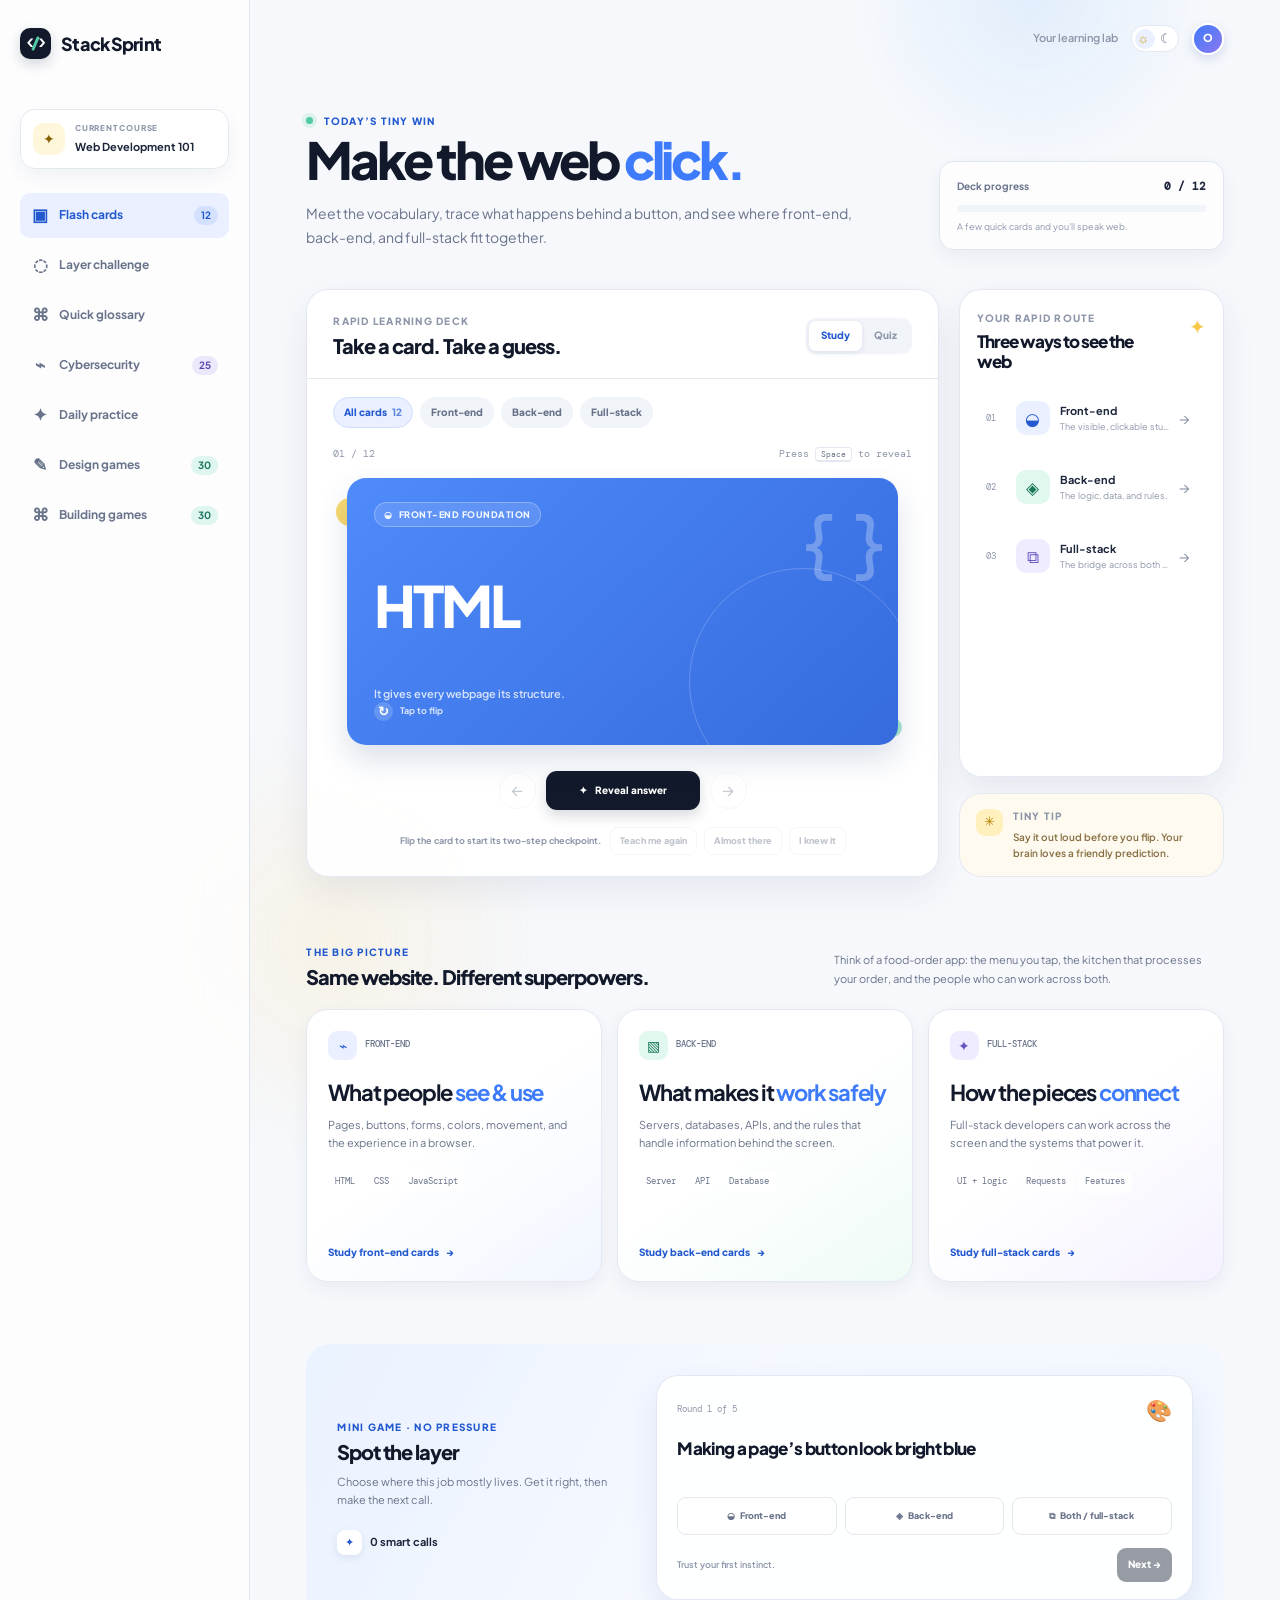
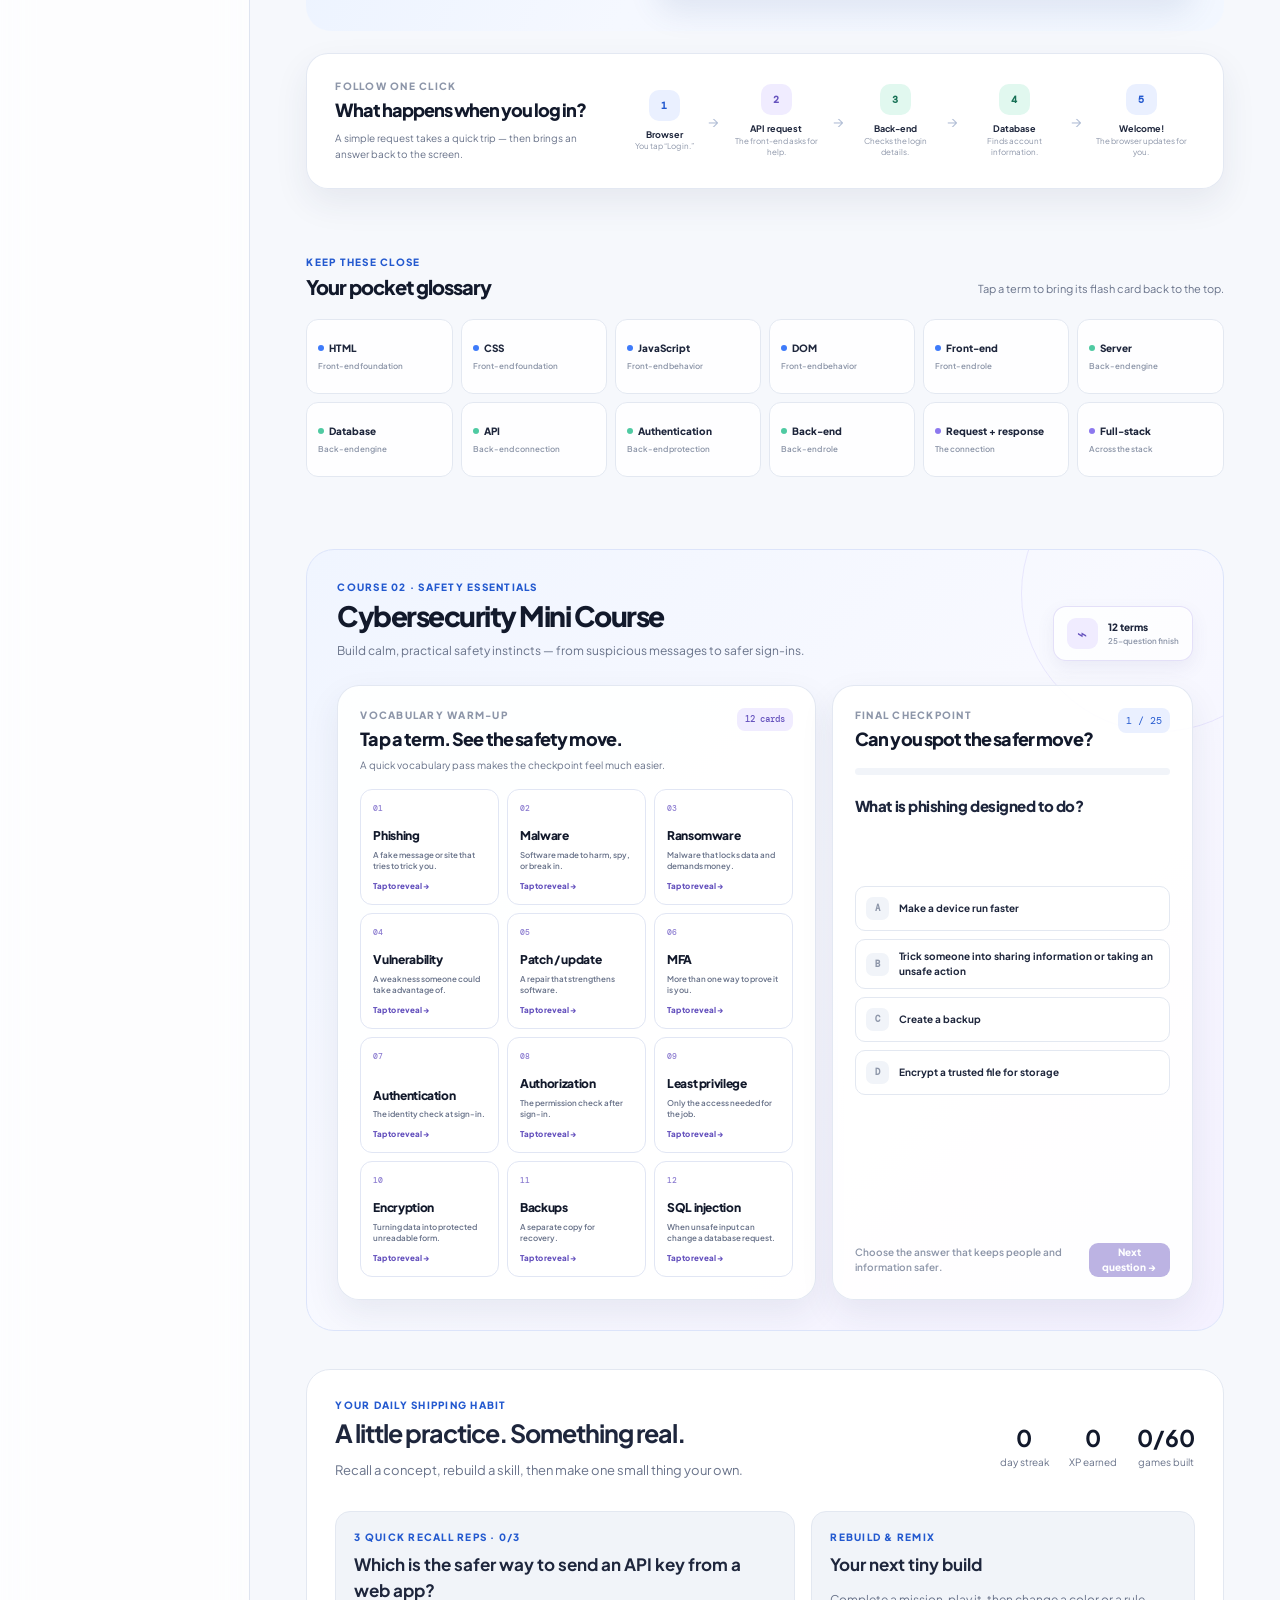
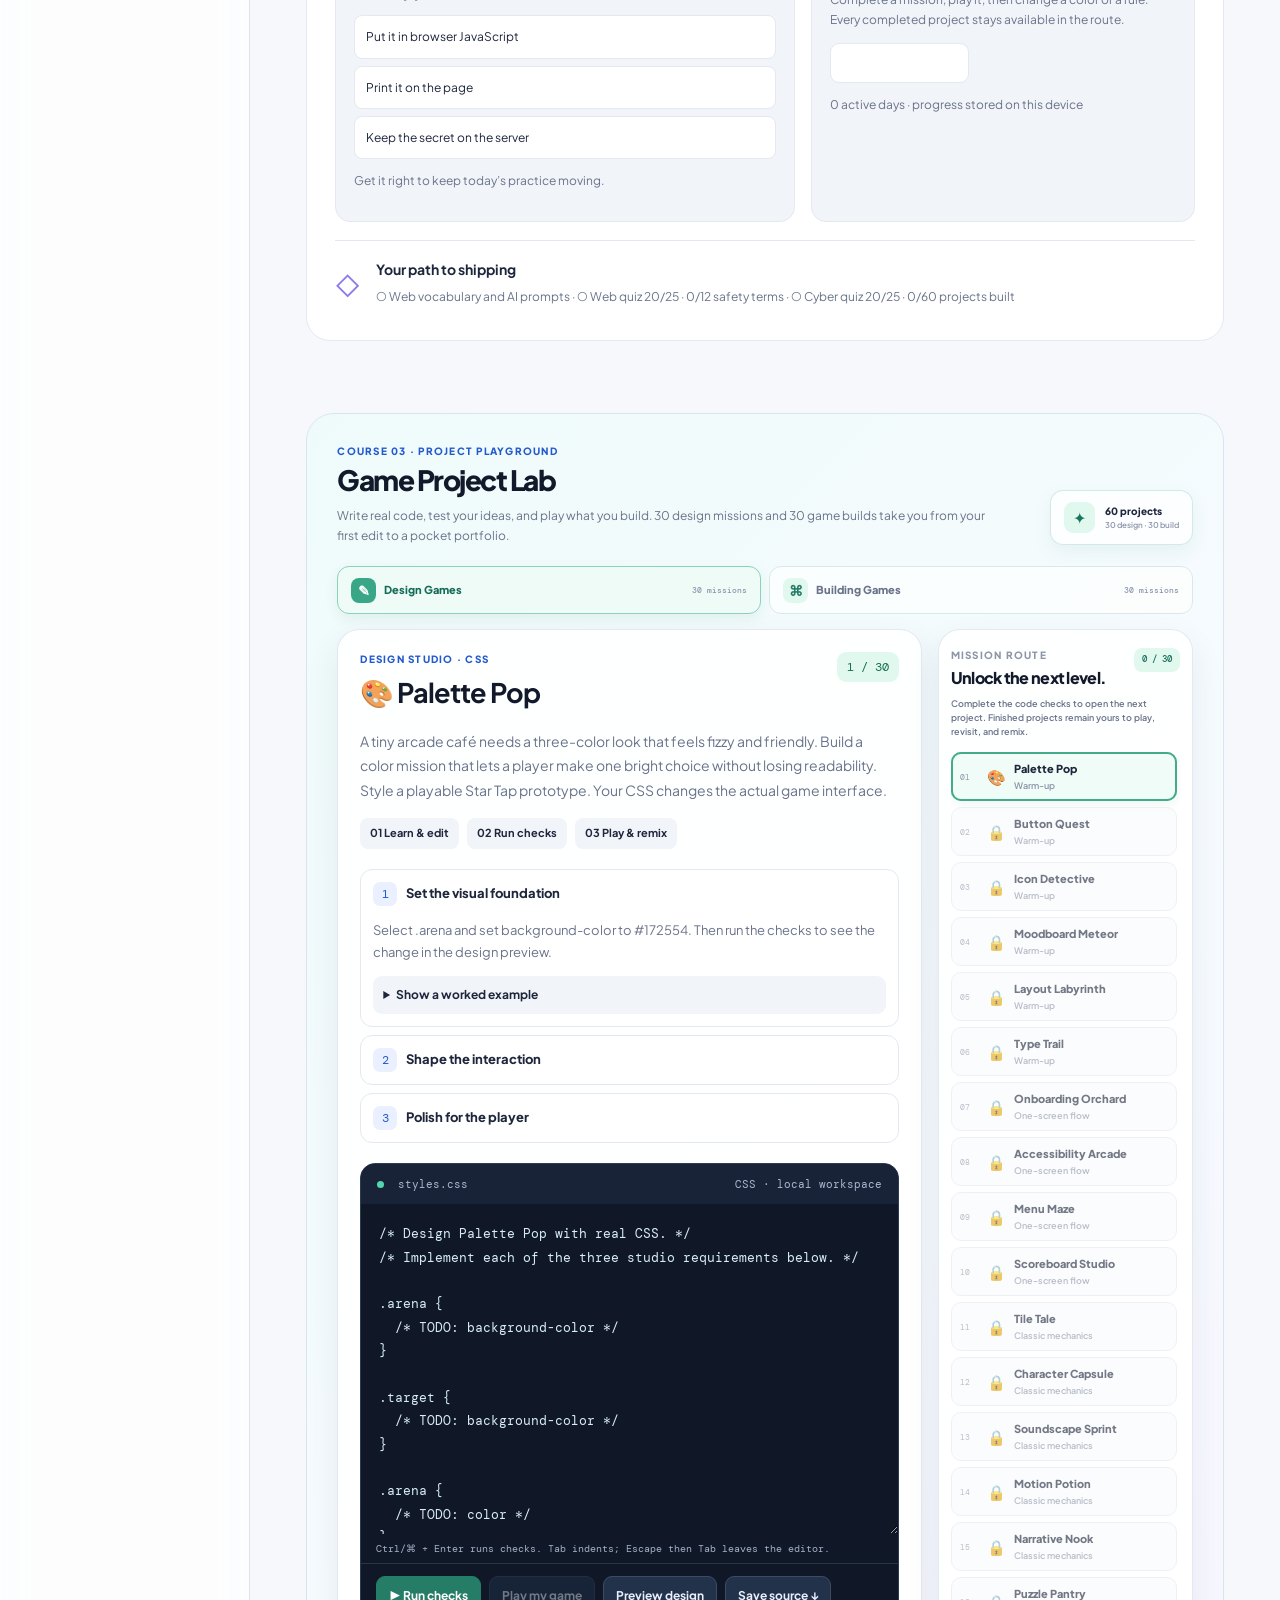
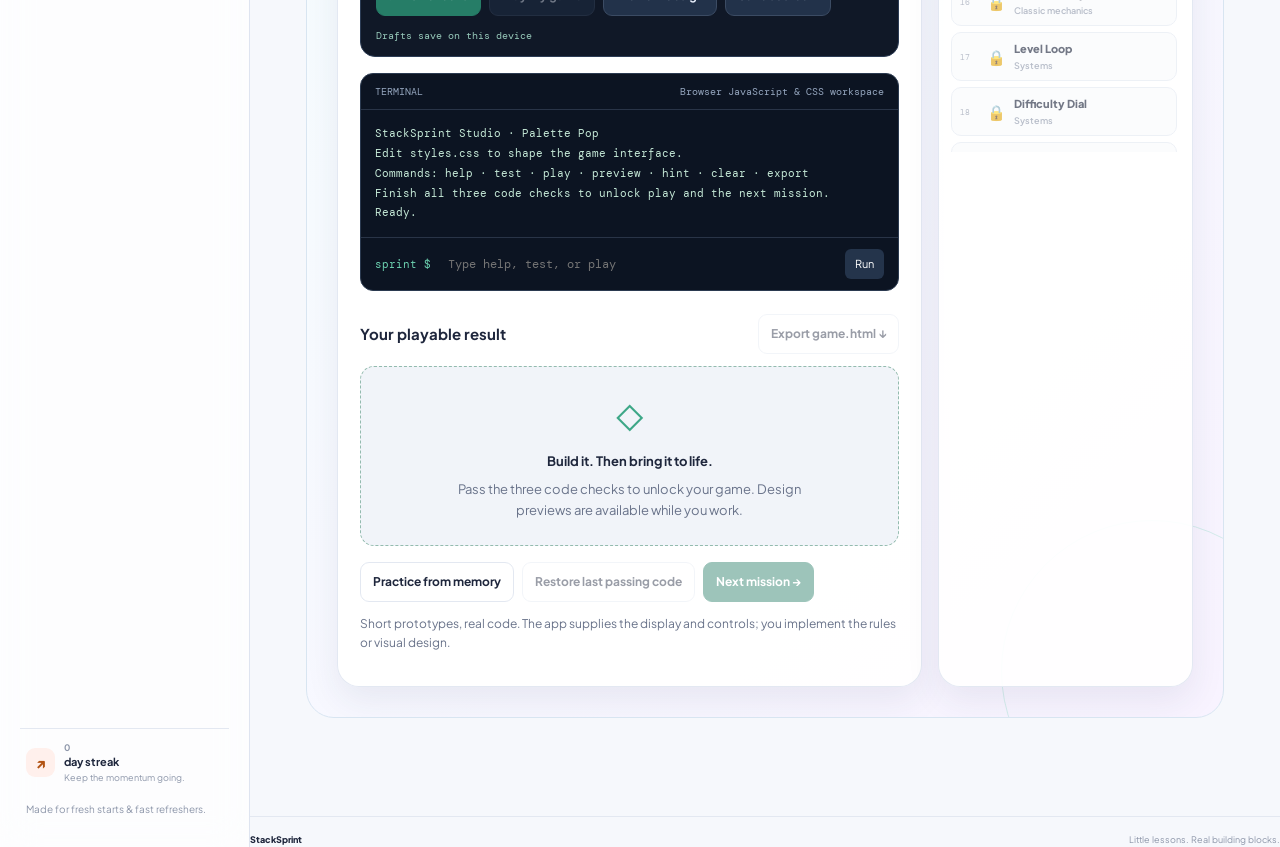
==== index.html @ ffebe248 "initial commit" ====
<!doctype html>
<html lang="en">
  <head>
    <meta charset="UTF-8" />
    <meta name="viewport" content="width=device-width, initial-scale=1.0" />
    <meta
      name="description"
      content="Learn web development, design, and cybersecurity. Write real code, build playable games, and develop a daily shipping habit with StackSprint."
    />
    <title>StackSprint — Learn, code, design & play</title>
    <link rel="preconnect" href="https://fonts.googleapis.com" />
    <link rel="preconnect" href="https://fonts.gstatic.com" crossorigin />
    <link
      href="https://fonts.googleapis.com/css2?family=DM+Mono:wght@400;500&family=Plus+Jakarta+Sans:wght@400;500;600;700;800&display=swap"
      rel="stylesheet"
    />
    <link rel="stylesheet" href="./styles.css" />
    <link rel="stylesheet" href="./lab-studio.css" />
  </head>
  <body>
    <div class="page-glow glow-one" aria-hidden="true"></div>
    <div class="page-glow glow-two" aria-hidden="true"></div>

    <div class="app-shell">
      <aside class="sidebar" id="sidebar" aria-label="Course navigation">
        <div class="brand-lockup">
          <div class="brand-mark" aria-hidden="true">
            <span>&lt;</span><i></i><span>&gt;</span>
          </div>
          <span>StackSprint</span>
        </div>

        <div class="course-badge">
          <span class="course-badge-icon">✦</span>
          <div>
            <span class="overline">Current course</span>
            <strong>Web Development 101</strong>
          </div>
        </div>

        <nav class="side-nav" aria-label="Main navigation">
          <a class="nav-link is-active" href="#learn">
            <span class="nav-icon">▣</span>
            Flash cards
            <span class="nav-count">12</span>
          </a>
          <a class="nav-link" href="#challenge">
            <span class="nav-icon">◌</span>
            Layer challenge
          </a>
          <a class="nav-link" href="#glossary">
            <span class="nav-icon">⌘</span>
            Quick glossary
          </a>
          <a class="nav-link cyber-nav-link" href="#cybersecurity">
            <span class="nav-icon">⌁</span>
            Cybersecurity
            <span class="nav-count">25</span>
          </a>
          <a class="nav-link" href="#dailyStudio"><span class="nav-icon">✦</span> Daily practice</a>
          <a class="nav-link game-lab-nav-link" href="#game-lab" data-game-track-link="design">
            <span class="nav-icon">✎</span>
            Design games
            <span class="nav-count">30</span>
          </a>
          <a class="nav-link game-lab-nav-link" href="#game-lab" data-game-track-link="building">
            <span class="nav-icon">⌘</span>
            Building games
            <span class="nav-count">30</span>
          </a>
        </nav>

        <div class="sidebar-bottom">
          <div class="streak-card">
            <div class="streak-icon" aria-hidden="true">↗</div>
            <div>
              <strong><span id="streakCount">0</span> day streak</strong>
              <span>Keep the momentum going.</span>
            </div>
          </div>
          <p class="tiny-note">Made for fresh starts &amp; fast refreshers.</p>
        </div>
      </aside>

      <div class="main-column">
        <header class="topbar">
          <button class="icon-button menu-button" id="menuButton" aria-label="Open course navigation">
            <span></span><span></span><span></span>
          </button>
          <div class="mobile-brand">StackSprint</div>
          <div class="topbar-actions">
            <span class="welcome-label">Your learning lab</span>
            <button class="theme-toggle" id="themeToggle" type="button" aria-label="Switch color theme">
              <span class="theme-sun">☼</span><span class="theme-moon">☾</span>
            </button>
            <div class="avatar" aria-label="Your profile">O</div>
          </div>
        </header>

        <main>
          <section class="hero" aria-labelledby="page-title">
            <div>
              <p class="eyebrow"><span class="pulse-dot"></span> Today’s tiny win</p>
              <h1 id="page-title">Make the web <em>click.</em></h1>
              <p class="hero-copy">
                Meet the vocabulary, trace what happens behind a button, and see where
                front-end, back-end, and full-stack fit together.
              </p>
            </div>
            <div class="hero-progress" aria-label="Learning progress">
              <div class="hero-progress-top">
                <span>Deck progress</span>
                <strong><span id="progressText">0</span> / 12</strong>
              </div>
              <div class="meter" aria-hidden="true"><span id="progressBar"></span></div>
              <p id="progressMessage">A few quick cards and you’ll speak web.</p>
            </div>
          </section>

          <section class="learning-layout" id="learn" aria-label="Flash-card learning area">
            <article class="study-panel panel">
              <div class="panel-topline">
                <div>
                  <p class="eyebrow muted-eyebrow">Rapid learning deck</p>
                  <h2>Take a card. Take a guess.</h2>
                </div>
                <div class="mode-switch" role="tablist" aria-label="Learning mode">
                  <button class="mode-button is-active" data-mode="study" role="tab" aria-selected="true">
                    Study
                  </button>
                  <button class="mode-button" data-mode="quiz" role="tab" aria-selected="false">
                    Quiz
                  </button>
                </div>
              </div>

              <div id="studyView">
                <div class="filter-row" role="tablist" aria-label="Filter cards by pathway">
                  <button class="filter-chip is-active" data-filter="all" role="tab" aria-selected="true">All cards <span>12</span></button>
                  <button class="filter-chip" data-filter="frontend" role="tab" aria-selected="false">Front-end</button>
                  <button class="filter-chip" data-filter="backend" role="tab" aria-selected="false">Back-end</button>
                  <button class="filter-chip" data-filter="fullstack" role="tab" aria-selected="false">Full-stack</button>
                </div>

                <div class="card-status">
                  <span id="cardCounter">01 / 12</span>
                  <span id="cardHint">Press <kbd>Space</kbd> to reveal</span>
                </div>

                <div class="flashcard-stage">
                  <button class="flashcard" id="flashcard" type="button" aria-label="Reveal flash card">
                    <span class="flashcard-inner" id="flashcardInner">
                      <span class="flashcard-face flashcard-front" id="cardFront"></span>
                      <span class="flashcard-face flashcard-back" id="cardBack"></span>
                    </span>
                  </button>
                  <div class="card-orb orb-a" aria-hidden="true"></div>
                  <div class="card-orb orb-b" aria-hidden="true"></div>
                </div>

                <section class="syntax-practice" id="syntaxPractice" hidden aria-labelledby="practiceTitle">
                  <div class="practice-heading">
                    <div>
                      <p class="eyebrow muted-eyebrow">Hands-on checkpoint</p>
                      <h3 id="practiceTitle">Read it. Type it. Build your cue.</h3>
                    </div>
                    <span class="practice-step">Step 1 of 2</span>
                  </div>
                  <div class="read-code-row">
                    <p class="read-code-prompt" id="readCodePrompt"></p>
                    <button id="readCode" class="read-code-button" type="button" aria-pressed="false">
                      <span aria-hidden="true">○</span><span id="readCodeButtonText">I read it aloud</span>
                    </button>
                  </div>
                  <div class="code-practice-row">
                    <div class="code-sample" aria-label="Code to read and type">
                      <span class="code-caption">Tiny code line</span>
                      <code id="practiceCode"></code>
                    </div>
                    <div class="typing-area">
                      <label for="codeInput">Type it once — spacing can be flexible.</label>
                      <div class="typing-field">
                        <span aria-hidden="true">›</span>
                        <input id="codeInput" type="text" autocomplete="off" autocapitalize="off" spellcheck="false" />
                      </div>
                      <div class="practice-actions">
                        <p id="typingFeedback" aria-live="polite">Write the line, then check your typing.</p>
                        <button id="checkTyping" type="button" disabled>Check my code</button>
                      </div>
                    </div>
                  </div>
                </section>

                <section class="prompt-practice" id="promptPractice" hidden aria-labelledby="promptPracticeTitle">
                  <div class="prompt-practice-heading">
                    <div>
                      <p class="eyebrow muted-eyebrow">AI prompt lab</p>
                      <h3 id="promptPracticeTitle">Prompt an agent with clarity.</h3>
                    </div>
                    <span class="practice-step">Step 2 of 2</span>
                  </div>
                  <div class="prompt-progress-row">
                    <div class="prompt-dots" id="promptDots" aria-label="0 of 3 prompts completed"></div>
                    <span id="promptProgressText">0 / 3 clear prompts</span>
                  </div>
                  <div id="promptExercise">
                    <div class="prompt-task-card">
                      <span class="prompt-number" id="promptNumber">Prompt 1 of 3</span>
                      <p id="promptTaskText"></p>
                      <p class="prompt-hint" id="promptHint"></p>
                    </div>
                    <div class="prompt-ingredients">
                      <span>Strong prompt ingredients</span>
                      <ul id="promptIngredients"></ul>
                    </div>
                    <label for="aiPromptInput">Write a request for an AI coding agent</label>
                    <textarea id="aiPromptInput" rows="3" autocomplete="off" autocapitalize="sentences" spellcheck="true" placeholder="For example: Ask the agent to…"></textarea>
                    <div class="prompt-actions">
                      <p id="promptFeedback" aria-live="polite">Use the term accurately and be specific about the result you want.</p>
                      <button id="checkPrompt" type="button" disabled>Check my prompt</button>
                    </div>
                  </div>
                  <div class="prompt-success" id="promptSuccess" hidden aria-live="polite">
                    <span aria-hidden="true">✦</span>
                    <div><strong>Three strong prompts complete.</strong><p>Your next card is unlocked.</p></div>
                  </div>
                </section>

                <div class="study-controls">
                  <button class="round-control" id="previousCard" type="button" aria-label="Previous card">←</button>
                  <button class="reveal-button" id="flipCard" type="button">
                    <span id="flipButtonIcon">✦</span><span id="flipButtonText">Reveal answer</span>
                  </button>
                  <button class="round-control" id="nextCard" type="button" aria-label="Next card">→</button>
                </div>

                <div class="confidence-row" aria-label="How well did you know this card">
                  <span class="confidence-label" id="confidenceLabel">Type the mini code line to unlock this card.</span>
                  <button class="confidence-button again" data-confidence="again" type="button" disabled>Teach me again</button>
                  <button class="confidence-button almost" data-confidence="almost" type="button" disabled>Almost there</button>
                  <button class="confidence-button nailed" data-confidence="nailed" type="button" disabled>I knew it</button>
                </div>
              </div>

              <div class="quiz-view" id="quizView" hidden>
                <div class="quiz-header">
                  <div>
                    <p class="eyebrow muted-eyebrow">25-question skills check</p>
                    <h3 id="quizTitle">Can you apply it?</h3>
                  </div>
                  <span class="quiz-count" id="quizCounter">1 / 25</span>
                </div>
                <div class="quiz-meter"><span id="quizProgress"></span></div>
                <p class="quiz-question" id="quizQuestion"></p>
                <div class="answer-list" id="answerList"></div>
                <div class="quiz-footer">
                  <p id="quizFeedback" class="quiz-feedback" aria-live="polite">Pick the answer that feels most true.</p>
                  <button class="next-question" id="nextQuestion" type="button" disabled>Next question <span>→</span></button>
                </div>
              </div>
            </article>

            <aside class="right-rail" aria-label="Learning shortcuts">
              <section class="route-card panel">
                <div class="route-heading">
                  <div>
                    <p class="eyebrow muted-eyebrow">Your rapid route</p>
                    <h2>Three ways to see the web</h2>
                  </div>
                  <span class="route-spark" aria-hidden="true">✦</span>
                </div>

                <button class="route-stop frontend-stop" data-topic-link="frontend" type="button">
                  <span class="stop-number">01</span>
                  <span class="stop-art">◒</span>
                  <span class="stop-copy"><strong>Front-end</strong><small>The visible, clickable stuff.</small></span>
                  <span class="stop-arrow">→</span>
                </button>
                <button class="route-stop backend-stop" data-topic-link="backend" type="button">
                  <span class="stop-number">02</span>
                  <span class="stop-art">◈</span>
                  <span class="stop-copy"><strong>Back-end</strong><small>The logic, data, and rules.</small></span>
                  <span class="stop-arrow">→</span>
                </button>
                <button class="route-stop fullstack-stop" data-topic-link="fullstack" type="button">
                  <span class="stop-number">03</span>
                  <span class="stop-art">⧉</span>
                  <span class="stop-copy"><strong>Full-stack</strong><small>The bridge across both sides.</small></span>
                  <span class="stop-arrow">→</span>
                </button>
              </section>

              <section class="tip-card panel">
                <div class="tip-star" aria-hidden="true">✳</div>
                <div>
                  <p class="eyebrow muted-eyebrow">Tiny tip</p>
                  <p>Say it out loud before you flip. Your brain loves a friendly prediction.</p>
                </div>
              </section>
            </aside>
          </section>

          <section class="difference-section" aria-labelledby="difference-title">
            <div class="section-heading">
              <div>
                <p class="eyebrow">The big picture</p>
                <h2 id="difference-title">Same website. Different superpowers.</h2>
              </div>
              <p>Think of a food-order app: the menu you tap, the kitchen that processes your order, and the people who can work across both.</p>
            </div>

            <div class="role-grid">
              <article class="role-card role-frontend">
                <div class="role-card-top"><span class="role-icon">⌁</span><span class="role-label">Front-end</span></div>
                <h3>What people <em>see &amp; use</em></h3>
                <p>Pages, buttons, forms, colors, movement, and the experience in a browser.</p>
                <div class="role-tags"><span>HTML</span><span>CSS</span><span>JavaScript</span></div>
                <button class="text-link" data-topic-link="frontend" type="button">Study front-end cards <span>→</span></button>
              </article>
              <article class="role-card role-backend">
                <div class="role-card-top"><span class="role-icon">▧</span><span class="role-label">Back-end</span></div>
                <h3>What makes it <em>work safely</em></h3>
                <p>Servers, databases, APIs, and the rules that handle information behind the screen.</p>
                <div class="role-tags"><span>Server</span><span>API</span><span>Database</span></div>
                <button class="text-link" data-topic-link="backend" type="button">Study back-end cards <span>→</span></button>
              </article>
              <article class="role-card role-fullstack">
                <div class="role-card-top"><span class="role-icon">✦</span><span class="role-label">Full-stack</span></div>
                <h3>How the pieces <em>connect</em></h3>
                <p>Full-stack developers can work across the screen and the systems that power it.</p>
                <div class="role-tags"><span>UI + logic</span><span>Requests</span><span>Features</span></div>
                <button class="text-link" data-topic-link="fullstack" type="button">Study full-stack cards <span>→</span></button>
              </article>
            </div>
          </section>

          <section class="challenge-section" id="challenge" aria-labelledby="challenge-title">
            <div class="challenge-copy">
              <p class="eyebrow">Mini game · no pressure</p>
              <h2 id="challenge-title">Spot the layer</h2>
              <p>Choose where this job mostly lives. Get it right, then make the next call.</p>
              <div class="challenge-score"><span class="score-ring">✦</span><strong><span id="challengeScore">0</span> smart calls</strong></div>
            </div>
            <div class="challenge-game panel">
              <div class="challenge-game-top">
                <span class="challenge-counter" id="challengeCounter">Round 1 of 5</span>
                <span class="challenge-emoji" id="challengeEmoji" aria-hidden="true">🎨</span>
              </div>
              <p class="challenge-prompt" id="challengePrompt">Making a page’s button look bright blue</p>
              <div class="layer-choice-list" id="layerChoiceList">
                <button type="button" class="layer-choice" data-layer="frontend"><span>◒</span> Front-end</button>
                <button type="button" class="layer-choice" data-layer="backend"><span>◈</span> Back-end</button>
                <button type="button" class="layer-choice" data-layer="fullstack"><span>⧉</span> Both / full-stack</button>
              </div>
              <div class="challenge-footer">
                <p id="challengeFeedback" aria-live="polite">Trust your first instinct.</p>
                <button type="button" id="nextChallenge" class="small-next" disabled>Next <span>→</span></button>
              </div>
            </div>
          </section>

          <section class="journey-section panel" aria-labelledby="journey-title">
            <div class="journey-intro">
              <p class="eyebrow muted-eyebrow">Follow one click</p>
              <h2 id="journey-title">What happens when you log in?</h2>
              <p>A simple request takes a quick trip — then brings an answer back to the screen.</p>
            </div>
            <ol class="journey-steps">
              <li><span class="journey-icon frontend-icon">1</span><div><strong>Browser</strong><small>You tap “Log in.”</small></div></li>
              <li><span class="journey-line" aria-hidden="true">→</span></li>
              <li><span class="journey-icon both-icon">2</span><div><strong>API request</strong><small>The front-end asks for help.</small></div></li>
              <li><span class="journey-line" aria-hidden="true">→</span></li>
              <li><span class="journey-icon backend-icon">3</span><div><strong>Back-end</strong><small>Checks the login details.</small></div></li>
              <li><span class="journey-line" aria-hidden="true">→</span></li>
              <li><span class="journey-icon backend-icon">4</span><div><strong>Database</strong><small>Finds account information.</small></div></li>
              <li><span class="journey-line" aria-hidden="true">→</span></li>
              <li><span class="journey-icon frontend-icon">5</span><div><strong>Welcome!</strong><small>The browser updates for you.</small></div></li>
            </ol>
          </section>

          <section class="glossary-section" id="glossary" aria-labelledby="glossary-title">
            <div class="section-heading compact-heading">
              <div>
                <p class="eyebrow">Keep these close</p>
                <h2 id="glossary-title">Your pocket glossary</h2>
              </div>
              <p>Tap a term to bring its flash card back to the top.</p>
            </div>
            <div class="glossary-grid" id="glossaryGrid"></div>
          </section>

          <section class="cyber-course" id="cybersecurity" aria-labelledby="cyber-course-title">
            <div class="cyber-course-heading">
              <div>
                <p class="eyebrow">Course 02 · Safety essentials</p>
                <h2 id="cyber-course-title">Cybersecurity Mini Course</h2>
                <p>Build calm, practical safety instincts — from suspicious messages to safer sign-ins.</p>
              </div>
              <div class="cyber-course-badge" aria-label="12 vocabulary cards and 25 quiz questions">
                <span aria-hidden="true">⌁</span>
                <div><strong>12 terms</strong><small>25-question finish</small></div>
              </div>
            </div>

            <div class="cyber-course-layout">
              <section class="cyber-vocab-panel panel" aria-labelledby="cyber-vocab-title">
                <div class="cyber-panel-heading">
                  <div>
                    <p class="eyebrow muted-eyebrow">Vocabulary warm-up</p>
                    <h3 id="cyber-vocab-title">Tap a term. See the safety move.</h3>
                  </div>
                  <span class="cyber-card-count">12 cards</span>
                </div>
                <p class="cyber-panel-copy">A quick vocabulary pass makes the checkpoint feel much easier.</p>
                <div class="cyber-vocab-grid" id="cyberVocabGrid" aria-label="Cybersecurity vocabulary cards"></div>
              </section>

              <section class="cyber-quiz-panel panel" aria-labelledby="cyber-quiz-title">
                <div id="cyberQuiz">
                  <div class="cyber-quiz-header">
                    <div>
                      <p class="eyebrow muted-eyebrow">Final checkpoint</p>
                      <h3 id="cyber-quiz-title">Can you spot the safer move?</h3>
                    </div>
                    <span class="quiz-count" id="cyberQuizCounter">1 / 25</span>
                  </div>
                  <div class="quiz-meter cyber-quiz-meter"><span id="cyberQuizProgress"></span></div>
                  <p class="cyber-quiz-question" id="cyberQuizQuestion"></p>
                  <div class="cyber-answer-list" id="cyberAnswerList"></div>
                  <div class="cyber-quiz-footer">
                    <p id="cyberQuizFeedback" class="quiz-feedback" aria-live="polite">Choose the answer that keeps people and information safer.</p>
                    <button class="next-question cyber-next-question" id="cyberNextQuestion" type="button" disabled>Next question <span>→</span></button>
                  </div>
                </div>
              </section>
            </div>
          </section>

          <section class="daily-studio" id="dailyStudio" aria-label="Daily practice and course progress"></section>
          <section class="game-lab" id="game-lab" aria-labelledby="game-lab-title">
            <div class="game-lab-heading">
              <div>
                <p class="eyebrow">Course 03 · Project playground</p>
                <h2 id="game-lab-title">Game Project Lab</h2>
                <p>Choose a creative track, then earn your way through 30 tiny game projects. Every mission has three checks, so each next build is unlocked by something you can explain.</p>
              </div>
              <div class="game-lab-badge" aria-label="60 beginner game projects">
                <span aria-hidden="true">✦</span>
                <div><strong>60 projects</strong><small>30 design · 30 build</small></div>
              </div>
            </div>

            <div class="game-track-tabs" role="tablist" aria-label="Game Project Lab tracks">
              <button class="game-track-tab is-active" id="designGamesTab" data-game-track="design" type="button" role="tab" aria-selected="true" aria-controls="gameProjectWorkspace">
                <span aria-hidden="true">✎</span> Design Games <small>30 missions</small>
              </button>
              <button class="game-track-tab" id="buildingGamesTab" data-game-track="building" type="button" role="tab" aria-selected="false" aria-controls="gameProjectWorkspace">
                <span aria-hidden="true">⌘</span> Building Games <small>30 missions</small>
              </button>
            </div>

            <div class="game-lab-layout">
              <section class="game-project-workspace panel" id="gameProjectWorkspace" role="tabpanel" aria-labelledby="designGamesTab">
                <div id="gameProjectMission"></div>
              </section>

              <aside class="game-project-route panel" aria-labelledby="game-project-route-title">
                <div class="game-route-heading">
                  <div>
                    <p class="eyebrow muted-eyebrow">Mission route</p>
                    <h3 id="game-project-route-title">Unlock the next level.</h3>
                  </div>
                  <span id="gameTrackProgress" class="game-track-progress">0 / 30</span>
                </div>
                <p id="gameRouteCopy" class="game-route-copy">Start with one screen, then earn your way to a playful capstone.</p>
                <div class="game-project-map" id="gameProjectMap" aria-live="polite"></div>
              </aside>
            </div>
          </section>
        </main>

        <footer class="footer">
          <span>StackSprint</span>
          <span>Little lessons. Real building blocks.</span>
        </footer>
      </div>
    </div>

    <div class="toast" id="toast" role="status" aria-live="polite"></div>
    <div class="sparkle-layer" id="sparkleLayer" aria-hidden="true"></div>
    <script src="./app.js"></script>
    <script src="./lab-curriculum.js"></script>
    <script src="./lab-runtime.js"></script>
    <script src="./lab-studio.js"></script>
  </body>
</html>
---- styles.css ----
:root {
  --ink: #1e263c;
  --ink-strong: #12192b;
  --muted: #69738a;
  --quiet: #8d96a9;
  --page: #f6f8fc;
  --surface: #ffffff;
  --surface-soft: #f1f4f9;
  --line: #e3e8f1;
  --blue: #3e7bfa;
  --blue-deep: #2359cf;
  --blue-soft: #eaf0ff;
  --mint: #4fcaa2;
  --mint-soft: #e1f8ef;
  --coral: #f7826f;
  --coral-soft: #fff0ec;
  --yellow: #f6c84a;
  --yellow-soft: #fff7db;
  --violet: #8c78ef;
  --violet-soft: #f0ecff;
  --shadow: 0 14px 34px rgba(34, 51, 85, 0.08);
  --shadow-sm: 0 7px 18px rgba(34, 51, 85, 0.06);
  --radius-lg: 22px;
  --radius-md: 15px;
  --radius-sm: 10px;
  --font: "Plus Jakarta Sans", ui-sans-serif, -apple-system, BlinkMacSystemFont, "Segoe UI", sans-serif;
  --mono: "DM Mono", "SFMono-Regular", Consolas, monospace;
}

* { box-sizing: border-box; }

html { scroll-behavior: smooth; }

body {
  margin: 0;
  min-width: 320px;
  color: var(--ink);
  background: var(--page);
  font-family: var(--font);
  font-size: 15px;
  line-height: 1.5;
  -webkit-font-smoothing: antialiased;
  text-rendering: optimizeLegibility;
}

button, a { font: inherit; }
button { color: inherit; }
button:focus-visible, a:focus-visible { outline: 3px solid rgba(62, 123, 250, 0.42); outline-offset: 3px; }

.page-glow { position: fixed; z-index: -1; border-radius: 50%; pointer-events: none; filter: blur(2px); opacity: .58; }
.glow-one { width: 370px; height: 370px; top: -190px; right: 5vw; background: radial-gradient(circle, rgba(169, 213, 255, .45), rgba(169, 213, 255, 0) 68%); }
.glow-two { width: 460px; height: 460px; bottom: -270px; left: 8vw; background: radial-gradient(circle, rgba(255, 225, 160, .38), rgba(255, 225, 160, 0) 68%); }

.app-shell { display: grid; grid-template-columns: 250px minmax(0, 1fr); max-width: 1600px; min-height: 100vh; margin: 0 auto; }

.sidebar {
  position: sticky;
  top: 0;
  display: flex;
  flex-direction: column;
  min-height: 100vh;
  padding: 28px 20px 23px;
  border-right: 1px solid rgba(215, 223, 237, .82);
  background: rgba(255, 255, 255, .72);
  backdrop-filter: blur(18px);
}

.brand-lockup, .mobile-brand { display: flex; align-items: center; gap: 10px; color: var(--ink-strong); font-size: 18px; font-weight: 800; letter-spacing: -0.7px; }
.brand-mark { display: flex; align-items: center; justify-content: center; gap: 1px; width: 31px; height: 31px; border-radius: 10px; color: white; background: var(--ink-strong); font-family: var(--mono); font-size: 13px; box-shadow: 0 5px 13px rgba(18, 25, 43, .18); }
.brand-mark i { width: 3px; height: 15px; border-radius: 3px; background: var(--mint); transform: rotate(23deg); }

.course-badge { display: flex; align-items: center; gap: 10px; margin: 50px 0 24px; padding: 12px; border: 1px solid var(--line); border-radius: var(--radius-md); background: rgba(255,255,255,.85); box-shadow: var(--shadow-sm); }
.course-badge-icon { display: grid; place-items: center; width: 32px; height: 32px; border-radius: 10px; color: #856000; background: var(--yellow-soft); font-size: 14px; }
.course-badge div { min-width: 0; }
.course-badge strong { display: block; overflow: hidden; color: var(--ink); font-size: 11px; font-weight: 700; white-space: nowrap; text-overflow: ellipsis; }
.overline, .eyebrow { display: block; margin: 0 0 5px; color: var(--blue-deep); font-size: 10px; font-weight: 800; letter-spacing: 1.25px; text-transform: uppercase; }
.overline { color: var(--quiet); font-size: 8px; letter-spacing: .8px; }

.side-nav { display: grid; gap: 5px; }
.nav-link { display: flex; align-items: center; gap: 10px; min-height: 45px; padding: 0 11px; border-radius: 10px; color: var(--muted); font-size: 12px; font-weight: 700; text-decoration: none; transition: color .2s ease, background .2s ease, transform .2s ease; }
.nav-link:hover { color: var(--ink); background: var(--surface-soft); transform: translateX(2px); }
.nav-link.is-active { color: var(--blue-deep); background: var(--blue-soft); }
.nav-icon { width: 18px; color: currentColor; font-size: 17px; text-align: center; }
.nav-count { margin-left: auto; padding: 2px 7px; border-radius: 999px; color: var(--blue-deep); background: rgba(62,123,250,.13); font-size: 10px; }
.sidebar-bottom { margin-top: auto; }
.streak-card { display: flex; gap: 9px; align-items: center; padding: 12px 6px; border-top: 1px solid var(--line); }
.streak-icon { display: grid; place-items: center; width: 29px; height: 29px; border-radius: 9px; color: #b25313; background: var(--coral-soft); font-weight: 800; }
.streak-card strong { display: block; color: var(--ink); font-size: 11px; }
.streak-card span { display: block; color: var(--quiet); font-size: 9px; }
.tiny-note { margin: 6px; color: var(--quiet); font-size: 10px; line-height: 1.55; }

.main-column { min-width: 0; }
.topbar { display: flex; align-items: center; justify-content: flex-end; min-height: 77px; padding: 18px clamp(22px, 4.4vw, 66px); }
.topbar-actions { display: flex; align-items: center; gap: 13px; }
.welcome-label { color: var(--quiet); font-size: 11px; font-weight: 600; }
.avatar { display: grid; place-items: center; width: 32px; height: 32px; border: 2px solid white; border-radius: 50%; color: white; background: linear-gradient(135deg, var(--blue), var(--violet)); font-size: 11px; font-weight: 800; box-shadow: 0 4px 11px rgba(68, 101, 170, .2); }
.theme-toggle { position: relative; display: flex; align-items: center; justify-content: space-around; width: 48px; height: 27px; padding: 0; border: 1px solid var(--line); border-radius: 999px; color: var(--muted); background: var(--surface); cursor: pointer; }
.theme-toggle::before { position: absolute; left: 3px; width: 20px; height: 20px; border-radius: 50%; background: var(--blue-soft); content: ""; transition: transform .28s ease, background .28s ease; }
.theme-toggle span { position: relative; z-index: 1; font-size: 13px; line-height: 1; }
.theme-sun { color: #d19b00; }.theme-moon { color: var(--muted); }
.menu-button, .mobile-brand { display: none; }

main { width: min(100%, 1330px); margin: 0 auto; padding: 10px clamp(22px, 4.4vw, 66px) 48px; }
.hero { display: flex; align-items: end; justify-content: space-between; gap: 42px; margin: 27px 0 39px; }
.hero h1 { max-width: 560px; margin: 0; color: var(--ink-strong); font-size: clamp(35px, 4vw, 58px); font-weight: 800; letter-spacing: -3.2px; line-height: .99; }
.hero h1 em, .role-card h3 em { color: var(--blue); font-style: normal; }
.hero-copy { max-width: 560px; margin: 16px 0 0; color: var(--muted); font-size: 14px; line-height: 1.75; }
.pulse-dot { display: inline-block; width: 7px; height: 7px; margin: 0 7px 1px 0; border-radius: 50%; background: var(--mint); box-shadow: 0 0 0 4px rgba(79,202,162,.15); }
.hero-progress { width: min(285px, 100%); padding: 16px 17px; border: 1px solid rgba(222,228,239,.92); border-radius: var(--radius-md); background: rgba(255,255,255,.72); box-shadow: var(--shadow-sm); }
.hero-progress-top { display: flex; justify-content: space-between; align-items: baseline; color: var(--muted); font-size: 10px; font-weight: 700; }
.hero-progress-top strong { color: var(--ink); font-family: var(--mono); font-size: 11px; }
.meter, .quiz-meter { height: 7px; overflow: hidden; margin: 10px 0 8px; border-radius: 99px; background: var(--surface-soft); }
.meter span, .quiz-meter span { display: block; width: 0%; height: 100%; border-radius: inherit; background: linear-gradient(90deg, var(--blue), #6fa0ff); transition: width .45s cubic-bezier(.22,1,.36,1); }
.hero-progress p { margin: 0; color: var(--quiet); font-size: 9px; line-height: 1.45; }

.learning-layout { display: grid; grid-template-columns: minmax(0, 1fr) minmax(265px, .39fr); gap: 20px; align-items: stretch; }
.panel { border: 1px solid rgba(225, 231, 241, .92); border-radius: var(--radius-lg); background: rgba(255,255,255,.91); box-shadow: var(--shadow); }
.study-panel { overflow: hidden; }
.panel-topline { display: flex; align-items: center; justify-content: space-between; gap: 18px; padding: 24px 26px 20px; border-bottom: 1px solid var(--line); }
.panel-topline h2, .route-card h2, .difference-section h2, .challenge-section h2, .journey-section h2, .glossary-section h2 { margin: 0; color: var(--ink-strong); font-size: 20px; font-weight: 800; letter-spacing: -1px; line-height: 1.2; }
.muted-eyebrow { color: var(--quiet); }
.mode-switch { display: inline-flex; padding: 3px; border-radius: 10px; background: var(--surface-soft); }
.mode-button { min-height: 30px; padding: 0 12px; border: 0; border-radius: 7px; color: var(--quiet); background: transparent; font-size: 10px; font-weight: 800; cursor: pointer; transition: .2s ease; }
.mode-button.is-active { color: var(--blue-deep); background: var(--surface); box-shadow: 0 2px 6px rgba(28,47,84,.09); }

#studyView { padding: 18px 26px 21px; }
.filter-row { display: flex; flex-wrap: wrap; gap: 7px; }
.filter-chip { padding: 7px 10px; border: 1px solid transparent; border-radius: 999px; color: var(--muted); background: var(--surface-soft); font-size: 10px; font-weight: 800; cursor: pointer; transition: .2s ease; }
.filter-chip:hover { color: var(--ink); border-color: var(--line); }
.filter-chip.is-active { color: var(--blue-deep); border-color: #cfddff; background: var(--blue-soft); }
.filter-chip span { margin-left: 3px; opacity: .7; }
.card-status { display: flex; justify-content: space-between; align-items: center; margin: 18px 0 10px; color: var(--quiet); font-family: var(--mono); font-size: 10px; }
kbd { padding: 1px 5px; border: 1px solid var(--line); border-bottom-width: 2px; border-radius: 4px; color: var(--muted); background: var(--surface); font-family: var(--mono); font-size: 8px; }

.flashcard-stage { position: relative; display: grid; place-items: center; min-height: 286px; padding: 4px 14px 9px; perspective: 1200px; }
.flashcard { position: relative; z-index: 1; width: min(100%, 625px); height: 267px; padding: 0; border: 0; border-radius: 19px; background: none; cursor: pointer; perspective: inherit; }
.flashcard-inner { position: relative; display: block; width: 100%; height: 100%; transition: transform .55s cubic-bezier(.2,.72,.29,1); transform-style: preserve-3d; }
.flashcard.is-flipped .flashcard-inner { transform: rotateY(180deg); }
.flashcard-face { position: absolute; inset: 0; display: flex; flex-direction: column; align-items: flex-start; justify-content: space-between; overflow: hidden; padding: 24px 27px; border-radius: 19px; text-align: left; backface-visibility: hidden; box-shadow: 0 15px 30px rgba(37,66,125,.16); }
.flashcard-front { color: white; background: linear-gradient(137deg, #5488f7 0%, #3e70e3 56%, #315bc6 100%); }
.flashcard-back { color: var(--ink); background: linear-gradient(139deg, #eff5ff, #fbfdff); transform: rotateY(180deg); }
.flashcard[data-tone="frontend"] .flashcard-front { background: linear-gradient(137deg, #4f8bfa, #356bdd); }
.flashcard[data-tone="backend"] .flashcard-front { background: linear-gradient(137deg, #47b895, #268c72); }
.flashcard[data-tone="fullstack"] .flashcard-front { background: linear-gradient(137deg, #927be8, #6c5ac8); }
.flashcard-front::before, .flashcard-back::before { position: absolute; right: -18px; bottom: -50px; width: 225px; height: 225px; border: 1px solid rgba(255,255,255,.2); border-radius: 50%; content: ""; }
.flashcard-front::after { position: absolute; top: 19px; right: 24px; color: rgba(255,255,255,.28); content: "{ }"; font-family: var(--mono); font-size: 67px; font-weight: 500; letter-spacing: -15px; }
.card-category, .card-back-category { position: relative; z-index: 1; display: inline-flex; align-items: center; gap: 6px; padding: 5px 9px; border: 1px solid rgba(255,255,255,.28); border-radius: 99px; color: rgba(255,255,255,.93); background: rgba(255,255,255,.12); font-size: 9px; font-weight: 800; letter-spacing: .5px; text-transform: uppercase; }
.card-back-category { border-color: #d8e3fa; color: var(--blue-deep); background: #e7efff; }
.card-term { position: relative; z-index: 1; margin: auto 0; max-width: 78%; color: inherit; font-size: clamp(36px, 5vw, 57px); font-weight: 800; letter-spacing: -3.2px; line-height: 1; }
.card-clue { position: relative; z-index: 1; max-width: 74%; color: rgba(255,255,255,.78); font-size: 11px; font-weight: 600; line-height: 1.55; }
.flip-cue { position: relative; z-index: 1; display: flex; align-items: center; gap: 7px; color: rgba(255,255,255,.8); font-size: 9px; font-weight: 700; }
.flip-cue b { display: grid; place-items: center; width: 19px; height: 19px; border-radius: 50%; color: white; background: rgba(255,255,255,.17); font-size: 13px; }
.answer-title { position: relative; z-index: 1; margin-top: 13px; color: var(--ink-strong); font-size: 22px; font-weight: 800; letter-spacing: -1px; }
.answer-definition { position: relative; z-index: 1; max-width: 85%; margin: auto 0 14px; color: var(--ink); font-size: 16px; font-weight: 600; letter-spacing: -.35px; line-height: 1.5; }
.answer-example { position: relative; z-index: 1; padding-top: 10px; border-top: 1px solid #dbe5f8; color: var(--muted); font-size: 10px; line-height: 1.55; }
.answer-example b { color: var(--blue-deep); }
.card-orb { position: absolute; border-radius: 50%; filter: blur(.5px); }
.orb-a { top: 27px; left: 3px; width: 28px; height: 28px; background: #f9d96e; }
.orb-b { right: 10px; bottom: 20px; width: 19px; height: 19px; background: #a7e7cf; }

.study-controls { display: flex; align-items: center; justify-content: center; gap: 10px; margin-top: 14px; }
.round-control { display: grid; place-items: center; width: 37px; height: 37px; border: 1px solid var(--line); border-radius: 50%; color: var(--muted); background: var(--surface); font-size: 17px; cursor: pointer; transition: .2s ease; }
.round-control:hover { border-color: #c1d1f8; color: var(--blue-deep); background: var(--blue-soft); transform: translateY(-1px); }
.round-control:disabled { opacity: .38; cursor: not-allowed; }.round-control:disabled:hover { border-color: var(--line); color: var(--muted); background: var(--surface); transform: none; }
.reveal-button { display: inline-flex; align-items: center; justify-content: center; gap: 8px; min-width: 154px; min-height: 39px; padding: 0 16px; border: 0; border-radius: 11px; color: white; background: var(--ink-strong); box-shadow: 0 6px 13px rgba(21,31,53,.16); font-size: 10px; font-weight: 800; cursor: pointer; transition: transform .2s ease, box-shadow .2s ease; }
.reveal-button:hover { box-shadow: 0 9px 16px rgba(21,31,53,.2); transform: translateY(-1px); }
.syntax-practice { margin: 15px 2px 0; padding: 15px 16px; border: 1px dashed #c8d7f6; border-radius: 14px; background: #f8fbff; }
.syntax-practice[hidden] { display: none; }
.practice-heading { display: flex; align-items: start; justify-content: space-between; gap: 16px; }.practice-heading .eyebrow { margin-bottom: 3px; }.practice-heading h3 { margin: 0; color: var(--ink-strong); font-size: 13px; font-weight: 800; letter-spacing: -.4px; }.practice-step { flex: 0 0 auto; padding: 4px 7px; border-radius: 6px; color: var(--blue-deep); background: var(--blue-soft); font-family: var(--mono); font-size: 8px; font-weight: 500; }
.read-code-row { display: flex; align-items: center; justify-content: space-between; gap: 12px; margin: 9px 0 11px; }.read-code-prompt { margin: 0; color: var(--muted); font-size: 10px; font-weight: 600; line-height: 1.55; }.read-code-prompt b { color: var(--ink); }.read-code-button { display: inline-flex; flex: 0 0 auto; align-items: center; gap: 5px; min-height: 26px; padding: 0 8px; border: 1px solid #cbd9f4; border-radius: 7px; color: var(--blue-deep); background: var(--surface); font-size: 8px; font-weight: 800; cursor: pointer; transition: .2s ease; }.read-code-button:hover { border-color: var(--blue); background: var(--blue-soft); }.read-code-button.is-read { border-color: #7fd2b3; color: #166f53; background: var(--mint-soft); }.read-code-button.is-read span:first-child { font-size: 12px; }
.code-practice-row { display: grid; grid-template-columns: minmax(165px, .8fr) minmax(0, 1.2fr); gap: 11px; align-items: stretch; }.code-sample { display: flex; flex-direction: column; justify-content: center; min-width: 0; padding: 10px 12px; border-radius: 10px; color: #dfeaff; background: #202b42; }.code-caption { margin-bottom: 5px; color: #93a5c7; font-size: 8px; font-weight: 800; letter-spacing: .85px; text-transform: uppercase; }.code-sample code { overflow-x: auto; color: #bce3d2; font-family: var(--mono); font-size: 10px; font-weight: 500; white-space: pre; }.typing-area { display: flex; min-width: 0; flex-direction: column; justify-content: center; }.typing-area label { margin-bottom: 5px; color: var(--quiet); font-size: 8px; font-weight: 700; }.typing-field { display: flex; align-items: center; min-height: 33px; overflow: hidden; border: 1px solid #cfdcf4; border-radius: 8px; color: var(--blue-deep); background: var(--surface); transition: border-color .2s ease, box-shadow .2s ease; }.typing-field:focus-within { border-color: var(--blue); box-shadow: 0 0 0 3px rgba(62,123,250,.13); }.typing-field span { padding: 0 8px 0 10px; color: #8ca9e5; font-family: var(--mono); font-size: 17px; }.typing-field input { width: 100%; min-width: 0; padding: 7px 8px 7px 0; border: 0; outline: 0; color: var(--ink); background: transparent; font-family: var(--mono); font-size: 10px; }.typing-field input::placeholder { color: #aab4c7; }.typing-field.is-correct { border-color: #70d3b1; background: #f0fbf6; }.typing-field.is-incorrect { border-color: #efb3ab; background: #fff9f8; }
.practice-actions { display: flex; align-items: center; justify-content: space-between; gap: 8px; margin-top: 7px; }.practice-actions p { min-height: 15px; margin: 0; color: var(--quiet); font-size: 8px; font-weight: 600; line-height: 1.35; }.practice-actions p.good { color: #147053; }.practice-actions p.bad { color: #b34e40; }.practice-actions button { flex: 0 0 auto; min-height: 25px; padding: 0 8px; border: 0; border-radius: 7px; color: white; background: var(--blue); font-size: 8px; font-weight: 800; cursor: pointer; }.practice-actions button:disabled { opacity: .45; cursor: not-allowed; }
.prompt-practice { margin: 14px 2px 0; padding: 16px; border: 1px solid #d9cdfb; border-radius: 14px; background: linear-gradient(140deg, #fbfaff, #f5f1ff); }.prompt-practice[hidden] { display: none; }.prompt-practice-heading { display: flex; align-items: start; justify-content: space-between; gap: 16px; }.prompt-practice-heading .eyebrow { color: #735fbe; margin-bottom: 3px; }.prompt-practice-heading h3 { margin: 0; color: var(--ink-strong); font-size: 13px; font-weight: 800; letter-spacing: -.4px; }.prompt-progress-row { display: flex; align-items: center; justify-content: space-between; gap: 12px; margin: 12px 0; }.prompt-dots { display: flex; gap: 5px; }.prompt-dot { display: grid; place-items: center; width: 19px; height: 19px; border: 1px solid #cabcf4; border-radius: 50%; color: #8474bf; background: #fff; font-family: var(--mono); font-size: 8px; font-weight: 700; }.prompt-dot.is-done { border-color: #86d7bb; color: #157457; background: var(--mint-soft); }.prompt-progress-row > span { color: #7163a5; font-family: var(--mono); font-size: 9px; font-weight: 600; }.prompt-task-card { padding: 11px 12px; border: 1px solid #e5dcfa; border-radius: 10px; background: rgba(255,255,255,.82); }.prompt-number { color: #735fbe; font-family: var(--mono); font-size: 8px; font-weight: 700; text-transform: uppercase; }.prompt-task-card p { margin: 5px 0 0; color: var(--ink); font-size: 11px; font-weight: 700; line-height: 1.5; }.prompt-task-card .prompt-hint { color: var(--muted); font-size: 9px; font-weight: 600; }.prompt-ingredients { display: flex; align-items: start; gap: 8px; margin: 10px 0; color: var(--quiet); font-size: 8px; font-weight: 800; }.prompt-ingredients > span { flex: 0 0 auto; padding-top: 4px; }.prompt-ingredients ul { display: flex; flex-wrap: wrap; gap: 4px; margin: 0; padding: 0; list-style: none; }.prompt-ingredients li { padding: 3px 6px; border-radius: 5px; color: #705da9; background: rgba(140,120,239,.11); font-size: 8px; font-weight: 700; }.prompt-practice label { display: block; margin: 0 0 5px; color: var(--quiet); font-size: 8px; font-weight: 700; }.prompt-practice textarea { display: block; width: 100%; resize: vertical; min-height: 62px; padding: 8px 10px; border: 1px solid #cfc1f2; border-radius: 9px; outline: 0; color: var(--ink); background: var(--surface); font-family: var(--font); font-size: 10px; line-height: 1.5; transition: border-color .2s ease, box-shadow .2s ease; }.prompt-practice textarea:focus { border-color: var(--violet); box-shadow: 0 0 0 3px rgba(140,120,239,.14); }.prompt-practice textarea.is-incorrect { border-color: #efb3ab; background: #fff9f8; }.prompt-actions { display: flex; align-items: center; justify-content: space-between; gap: 8px; margin-top: 7px; }.prompt-actions p { min-height: 15px; margin: 0; color: var(--quiet); font-size: 8px; font-weight: 600; line-height: 1.35; }.prompt-actions p.bad { color: #b34e40; }.prompt-actions button { flex: 0 0 auto; min-height: 26px; padding: 0 9px; border: 0; border-radius: 7px; color: white; background: var(--violet); font-size: 8px; font-weight: 800; cursor: pointer; }.prompt-actions button:disabled { opacity: .45; cursor: not-allowed; }.prompt-success { display: flex; align-items: center; gap: 10px; padding: 14px 4px 2px; color: #166f53; }.prompt-success > span { display: grid; place-items: center; width: 30px; height: 30px; border-radius: 9px; background: var(--mint-soft); font-size: 15px; }.prompt-success strong { display: block; font-size: 10px; }.prompt-success p { margin: 2px 0 0; color: var(--muted); font-size: 9px; font-weight: 600; }
.confidence-row { display: flex; flex-wrap: wrap; align-items: center; justify-content: center; gap: 7px; margin-top: 17px; }
.confidence-label { margin-right: 2px; color: var(--quiet); font-size: 9px; font-weight: 700; }
.confidence-button { min-height: 28px; padding: 0 9px; border: 1px solid var(--line); border-radius: 8px; color: var(--muted); background: var(--surface); font-size: 9px; font-weight: 800; cursor: pointer; transition: .18s ease; }
.confidence-button:disabled { opacity: .42; cursor: not-allowed; }
.confidence-button:not(:disabled):hover { transform: translateY(-1px); }
.confidence-button.again:not(:disabled):hover { border-color: #f6bcaf; color: #bf5344; background: var(--coral-soft); }
.confidence-button.almost:not(:disabled):hover { border-color: #f1d78a; color: #a67a00; background: var(--yellow-soft); }
.confidence-button.nailed:not(:disabled):hover { border-color: #a1e2cb; color: #137657; background: var(--mint-soft); }

.right-rail { display: grid; grid-template-rows: 1fr auto; gap: 16px; }
.route-card { padding: 21px 17px 15px; }
.route-heading { display: flex; justify-content: space-between; gap: 12px; margin-bottom: 16px; }
.route-card h2 { max-width: 190px; font-size: 17px; }
.route-spark { color: var(--yellow); font-size: 20px; }
.route-stop { display: grid; grid-template-columns: 22px 36px minmax(0, 1fr) 18px; gap: 8px; align-items: center; width: 100%; min-height: 62px; margin: 7px 0; padding: 8px; border: 1px solid transparent; border-radius: 13px; color: inherit; background: transparent; text-align: left; cursor: pointer; transition: .2s ease; }
.route-stop:hover { border-color: var(--line); background: var(--surface-soft); transform: translateX(2px); }
.stop-number { color: var(--quiet); font-family: var(--mono); font-size: 9px; }
.stop-art { display: grid; place-items: center; width: 34px; height: 34px; border-radius: 10px; font-size: 17px; }
.frontend-stop .stop-art { color: var(--blue-deep); background: var(--blue-soft); }.backend-stop .stop-art { color: #157658; background: var(--mint-soft); }.fullstack-stop .stop-art { color: #6653be; background: var(--violet-soft); }
.stop-copy { min-width: 0; }.stop-copy strong, .stop-copy small { display: block; }.stop-copy strong { color: var(--ink); font-size: 11px; }.stop-copy small { overflow: hidden; color: var(--quiet); font-size: 9px; white-space: nowrap; text-overflow: ellipsis; }.stop-arrow { color: var(--quiet); font-size: 15px; }
.tip-card { display: flex; gap: 10px; padding: 15px 16px; background: #fffaf0; box-shadow: none; }
.tip-star { display: grid; flex: 0 0 auto; place-items: center; width: 27px; height: 27px; border-radius: 9px; color: #b28300; background: #fff0bd; font-size: 13px; }
.tip-card p:last-child { margin: 0; color: #866f41; font-size: 10px; font-weight: 600; line-height: 1.6; }

.quiz-view { padding: 27px 26px 24px; min-height: 451px; }
.quiz-header { display: flex; justify-content: space-between; gap: 12px; align-items: start; }.quiz-header h3 { margin: 0; font-size: 23px; font-weight: 800; letter-spacing: -1px; }.quiz-count { padding: 5px 8px; border-radius: 8px; color: var(--blue-deep); background: var(--blue-soft); font-family: var(--mono); font-size: 10px; }.quiz-meter { margin: 21px 0 25px; }.quiz-meter span { width: 20%; }.quiz-question { max-width: 600px; margin: 0 0 17px; color: var(--ink); font-size: 17px; font-weight: 700; letter-spacing: -.45px; line-height: 1.45; }
.answer-list { display: grid; grid-template-columns: 1fr 1fr; gap: 9px; }.answer-choice { display: flex; align-items: center; gap: 10px; min-height: 52px; padding: 10px 12px; border: 1px solid var(--line); border-radius: 11px; color: var(--ink); background: var(--surface); text-align: left; font-size: 11px; font-weight: 700; cursor: pointer; transition: .2s ease; }.answer-choice:hover:not(:disabled) { border-color: #adc5ff; background: #f8faff; transform: translateY(-1px); }.answer-choice:disabled { cursor: default; }.answer-choice-letter { display: grid; flex: 0 0 auto; place-items: center; width: 23px; height: 23px; border-radius: 7px; color: var(--quiet); background: var(--surface-soft); font-family: var(--mono); font-size: 9px; }.answer-choice.correct { border-color: #8cdbc1; color: #166d53; background: var(--mint-soft); }.answer-choice.correct .answer-choice-letter { color: #166d53; background: rgba(255,255,255,.58); }.answer-choice.incorrect { border-color: #f2b9ae; color: #ad4f41; background: var(--coral-soft); }.answer-choice.incorrect .answer-choice-letter { color: #ad4f41; background: rgba(255,255,255,.58); }
.quiz-footer { display: flex; justify-content: space-between; gap: 18px; align-items: center; margin-top: 18px; }.quiz-feedback { min-height: 19px; margin: 0; color: var(--quiet); font-size: 10px; font-weight: 600; }.quiz-feedback.good { color: #157658; }.quiz-feedback.bad { color: #b45242; }.next-question, .small-next { display: inline-flex; align-items: center; gap: 8px; min-height: 34px; padding: 0 11px; border: 0; border-radius: 9px; color: white; background: var(--ink-strong); font-size: 10px; font-weight: 800; cursor: pointer; }.next-question:disabled, .small-next:disabled { opacity: .43; cursor: not-allowed; }.next-question:not(:disabled):hover, .small-next:not(:disabled):hover { transform: translateY(-1px); }
.quiz-summary { display: grid; place-items: center; min-height: 320px; padding: 25px; text-align: center; }.quiz-summary .summary-spark, .cyber-summary .summary-spark { display: grid; place-items: center; width: 58px; height: 58px; margin-bottom: 14px; border-radius: 18px; color: #9c7100; background: var(--yellow-soft); font-size: 26px; }.quiz-summary h3 { margin: 0; color: var(--ink-strong); font-size: 26px; letter-spacing: -1.2px; }.quiz-summary p { max-width: 340px; margin: 10px 0 18px; color: var(--muted); font-size: 12px; }.quiz-summary strong { color: var(--blue-deep); }.restart-quiz { min-height: 37px; padding: 0 14px; border: 0; border-radius: 10px; color: white; background: var(--blue); font-size: 10px; font-weight: 800; cursor: pointer; }

.difference-section { padding: 68px 0 0; }.section-heading { display: flex; align-items: end; justify-content: space-between; gap: 30px; margin-bottom: 20px; }.section-heading > p { max-width: 390px; margin: 0; color: var(--muted); font-size: 11px; line-height: 1.7; }.role-grid { display: grid; grid-template-columns: repeat(3, 1fr); gap: 15px; }.role-card { display: flex; min-height: 273px; flex-direction: column; padding: 21px; border: 1px solid var(--line); border-radius: var(--radius-lg); background: var(--surface); box-shadow: var(--shadow-sm); }.role-frontend { background: linear-gradient(145deg, #fff 46%, #f1f6ff); }.role-backend { background: linear-gradient(145deg, #fff 46%, #effbf6); }.role-fullstack { background: linear-gradient(145deg, #fff 46%, #f5f1ff); }.role-card-top { display: flex; align-items: center; gap: 8px; }.role-icon { display: grid; place-items: center; width: 29px; height: 29px; border-radius: 9px; font-size: 14px; }.role-frontend .role-icon { color: var(--blue-deep); background: var(--blue-soft); }.role-backend .role-icon { color: #157658; background: var(--mint-soft); }.role-fullstack .role-icon { color: #6653be; background: var(--violet-soft); }.role-label { color: var(--muted); font-family: var(--mono); font-size: 9px; font-weight: 500; text-transform: uppercase; }.role-card h3 { margin: 20px 0 10px; color: var(--ink-strong); font-size: 22px; letter-spacing: -1.2px; line-height: 1.18; }.role-card p { margin: 0; color: var(--muted); font-size: 11px; line-height: 1.7; }.role-tags { display: flex; flex-wrap: wrap; gap: 5px; margin: 18px 0; }.role-tags span { padding: 4px 7px; border-radius: 6px; color: var(--muted); background: rgba(255,255,255,.75); font-family: var(--mono); font-size: 9px; }.text-link { display: inline-flex; align-items: center; gap: 7px; width: fit-content; margin-top: auto; padding: 0; border: 0; color: var(--blue-deep); background: transparent; font-size: 10px; font-weight: 800; cursor: pointer; }.text-link:hover { color: var(--blue); }

.challenge-section { display: grid; grid-template-columns: .7fr 1.3fr; align-items: center; gap: 30px; margin: 62px 0 0; padding: 31px; border-radius: 25px; color: var(--ink); background: linear-gradient(118deg, #eaf2ff, #f5f8ff 43%, #f2f7ff); }.challenge-copy h2 { margin-bottom: 9px; }.challenge-copy > p:not(.eyebrow) { max-width: 300px; margin: 0; color: var(--muted); font-size: 11px; line-height: 1.7; }.challenge-score { display: flex; align-items: center; gap: 8px; margin-top: 20px; color: var(--ink); font-size: 11px; }.score-ring { display: grid; place-items: center; width: 25px; height: 25px; border-radius: 8px; color: var(--blue-deep); background: white; box-shadow: 0 3px 9px rgba(54,83,136,.12); }.challenge-game { padding: 18px 20px 15px; box-shadow: 0 13px 30px rgba(65,91,142,.11); }.challenge-game-top { display: flex; justify-content: space-between; align-items: center; }.challenge-counter { color: var(--quiet); font-family: var(--mono); font-size: 9px; }.challenge-emoji { font-size: 21px; }.challenge-prompt { max-width: 445px; min-height: 45px; margin: 12px 0 15px; color: var(--ink-strong); font-size: 17px; font-weight: 800; letter-spacing: -.65px; line-height: 1.35; }.layer-choice-list { display: grid; grid-template-columns: repeat(3, 1fr); gap: 8px; }.layer-choice { display: flex; align-items: center; justify-content: center; gap: 5px; min-height: 38px; padding: 6px; border: 1px solid var(--line); border-radius: 9px; color: var(--muted); background: var(--surface); font-size: 9px; font-weight: 800; cursor: pointer; transition: .2s ease; }.layer-choice:hover:not(:disabled) { border-color: #a9c2ff; color: var(--blue-deep); background: #f7faff; transform: translateY(-1px); }.layer-choice:disabled { cursor: default; }.layer-choice.correct { border-color: #8cdbc1; color: #166d53; background: var(--mint-soft); }.layer-choice.incorrect { border-color: #efb4aa; color: #ad4f41; background: var(--coral-soft); }.challenge-footer { display: flex; justify-content: space-between; gap: 15px; align-items: center; min-height: 39px; margin-top: 10px; }.challenge-footer p { margin: 0; color: var(--quiet); font-size: 9px; font-weight: 600; }.challenge-footer p.good { color: #187255; }.challenge-footer p.bad { color: #b45242; }

.journey-section { display: flex; align-items: center; justify-content: space-between; gap: 31px; margin-top: 22px; padding: 25px 28px; }.journey-intro { flex: 0 0 260px; }.journey-intro h2 { font-size: 18px; }.journey-intro p:last-child { margin: 9px 0 0; color: var(--muted); font-size: 10px; line-height: 1.65; }.journey-steps { display: flex; flex: 1; align-items: center; justify-content: space-between; gap: 6px; margin: 0; padding: 0; list-style: none; }.journey-steps li { display: flex; align-items: center; gap: 7px; }.journey-steps li:not(:has(.journey-line)) { min-width: 76px; flex-direction: column; text-align: center; }.journey-icon { display: grid; place-items: center; width: 31px; height: 31px; border-radius: 10px; font-family: var(--mono); font-size: 10px; font-weight: 700; }.frontend-icon { color: var(--blue-deep); background: var(--blue-soft); }.backend-icon { color: #167055; background: var(--mint-soft); }.both-icon { color: #6653be; background: var(--violet-soft); }.journey-steps strong, .journey-steps small { display: block; }.journey-steps strong { color: var(--ink); font-size: 9px; }.journey-steps small { color: var(--quiet); font-size: 8px; line-height: 1.35; }.journey-line { color: #b4c0d7; font-size: 15px; }

.glossary-section { padding: 66px 0 0; }.compact-heading { align-items: end; }.glossary-grid { display: grid; grid-template-columns: repeat(6, 1fr); gap: 8px; }.glossary-term { min-height: 75px; padding: 11px; border: 1px solid var(--line); border-radius: 12px; color: var(--ink); background: rgba(255,255,255,.85); text-align: left; cursor: pointer; transition: .2s ease; }.glossary-term:hover { border-color: #b8ccfa; background: white; box-shadow: var(--shadow-sm); transform: translateY(-2px); }.glossary-term strong, .glossary-term small { display: block; }.glossary-term strong { margin-bottom: 5px; font-size: 10px; font-weight: 800; }.glossary-term small { color: var(--quiet); font-size: 8px; font-weight: 600; line-height: 1.35; }.term-dot { display: inline-block; width: 6px; height: 6px; margin: 0 5px 1px 0; border-radius: 50%; }.term-dot.frontend { background: var(--blue); }.term-dot.backend { background: var(--mint); }.term-dot.fullstack { background: var(--violet); }
.cyber-nav-link .nav-count { color: #5e47b3; background: rgba(140,120,239,.16); }
.cyber-course { position: relative; overflow: hidden; margin-top: 72px; padding: 30px; border: 1px solid #dce4fa; border-radius: 28px; background: linear-gradient(135deg, #f0f5ff 0%, #f8f9ff 50%, #f4f1ff 100%); }
.cyber-course::after { position: absolute; top: -95px; right: -75px; width: 275px; height: 275px; border: 1px solid rgba(140,120,239,.15); border-radius: 50%; content: ""; pointer-events: none; }
.cyber-course-heading { position: relative; z-index: 1; display: flex; align-items: end; justify-content: space-between; gap: 28px; margin-bottom: 24px; }.cyber-course-heading h2 { margin: 0; color: var(--ink-strong); font-size: 28px; font-weight: 800; letter-spacing: -1.5px; line-height: 1.12; }.cyber-course-heading > div > p:last-child { max-width: 570px; margin: 10px 0 0; color: var(--muted); font-size: 12px; line-height: 1.65; }
.cyber-course-badge { display: flex; flex: 0 0 auto; align-items: center; gap: 10px; padding: 11px 13px; border: 1px solid rgba(125,106,219,.2); border-radius: 13px; background: rgba(255,255,255,.72); box-shadow: 0 7px 18px rgba(82,72,144,.08); }.cyber-course-badge > span { display: grid; place-items: center; width: 31px; height: 31px; border-radius: 9px; color: #6653be; background: var(--violet-soft); font-size: 17px; }.cyber-course-badge strong, .cyber-course-badge small { display: block; }.cyber-course-badge strong { color: var(--ink); font-size: 10px; font-weight: 800; }.cyber-course-badge small { color: var(--quiet); font-size: 8px; font-weight: 600; }
.cyber-course-layout { position: relative; z-index: 1; display: grid; grid-template-columns: minmax(0, 1.14fr) minmax(320px, .86fr); gap: 16px; align-items: stretch; }.cyber-vocab-panel, .cyber-quiz-panel { padding: 22px; }.cyber-panel-heading, .cyber-quiz-header { display: flex; align-items: start; justify-content: space-between; gap: 14px; }.cyber-panel-heading h3, .cyber-quiz-header h3 { margin: 0; color: var(--ink-strong); font-size: 18px; font-weight: 800; letter-spacing: -.85px; line-height: 1.25; }.cyber-card-count { flex: 0 0 auto; padding: 5px 8px; border-radius: 8px; color: #6653be; background: var(--violet-soft); font-family: var(--mono); font-size: 9px; font-weight: 500; }.cyber-panel-copy { margin: 8px 0 15px; color: var(--muted); font-size: 10px; line-height: 1.55; }
.cyber-vocab-grid { display: grid; grid-template-columns: repeat(3, minmax(0, 1fr)); gap: 8px; }.cyber-vocab-card { display: flex; min-height: 116px; flex-direction: column; align-items: flex-start; padding: 12px; border: 1px solid #e1e6f4; border-radius: 12px; color: var(--ink); background: rgba(255,255,255,.88); text-align: left; cursor: pointer; transition: transform .2s ease, border-color .2s ease, box-shadow .2s ease, background .2s ease; }.cyber-vocab-card:hover { border-color: #bcb1ee; box-shadow: 0 7px 16px rgba(93,75,172,.09); transform: translateY(-2px); }.cyber-vocab-card.is-revealed { border-color: #b8abea; background: linear-gradient(145deg, #fbfaff, #f3f0ff); }.cyber-vocab-number { color: #8b7bd0; font-family: var(--mono); font-size: 8px; font-weight: 500; }.cyber-vocab-term { margin-top: auto; color: var(--ink-strong); font-size: 12px; font-weight: 800; letter-spacing: -.35px; line-height: 1.2; }.cyber-vocab-clue, .cyber-vocab-definition { margin: 6px 0 0; color: var(--muted); font-size: 8px; font-weight: 600; line-height: 1.45; }.cyber-vocab-definition { color: #514989; }.cyber-vocab-flip { margin-top: 7px; color: #6653be; font-size: 8px; font-weight: 800; }.cyber-vocab-card.is-revealed .cyber-vocab-flip { color: #6f7490; }
.cyber-quiz-panel { display: flex; }.cyber-quiz-panel > div { display: flex; width: 100%; min-height: 100%; flex-direction: column; }.cyber-quiz-meter { margin: 18px 0 20px; }.cyber-quiz-meter span { background: linear-gradient(90deg, var(--violet), #ad94ef); }.cyber-quiz-question { min-height: 76px; margin: 0 0 15px; color: var(--ink); font-size: 15px; font-weight: 800; letter-spacing: -.45px; line-height: 1.45; }.cyber-answer-list { display: grid; gap: 8px; }.cyber-answer-choice { display: flex; align-items: center; gap: 10px; min-height: 45px; padding: 9px 10px; border: 1px solid var(--line); border-radius: 10px; color: var(--ink); background: var(--surface); text-align: left; font-size: 10px; font-weight: 700; cursor: pointer; transition: .2s ease; }.cyber-answer-choice:hover:not(:disabled) { border-color: #b8ace8; background: #fbfaff; transform: translateY(-1px); }.cyber-answer-choice:disabled { cursor: default; }.cyber-answer-choice.correct { border-color: #8cdbc1; color: #166d53; background: var(--mint-soft); }.cyber-answer-choice.incorrect { border-color: #f2b9ae; color: #ad4f41; background: var(--coral-soft); }.cyber-answer-choice .answer-choice-letter { background: var(--surface-soft); }.cyber-answer-choice.correct .answer-choice-letter, .cyber-answer-choice.incorrect .answer-choice-letter { color: currentColor; background: rgba(255,255,255,.58); }.cyber-quiz-footer { display: flex; align-items: center; justify-content: space-between; gap: 13px; margin-top: auto; padding-top: 16px; }.cyber-next-question { background: #6653be; }.cyber-next-question:not(:disabled):hover { background: #5746a9; }
.cyber-summary { display: grid; min-height: 390px; place-items: center; padding: 26px 16px; text-align: center; }.cyber-summary .summary-spark { color: #6653be; background: var(--violet-soft); }.cyber-summary h3 { margin: 0; color: var(--ink-strong); font-size: 24px; font-weight: 800; letter-spacing: -1.05px; line-height: 1.2; }.cyber-summary p { max-width: 330px; margin: 11px 0 18px; color: var(--muted); font-size: 11px; line-height: 1.6; }.cyber-summary strong { color: #6653be; }.restart-cyber-quiz { min-height: 37px; padding: 0 14px; border: 0; border-radius: 10px; color: white; background: #6653be; font-size: 10px; font-weight: 800; cursor: pointer; }.restart-cyber-quiz:hover { background: #5746a9; transform: translateY(-1px); }
.game-lab { position: relative; overflow: hidden; margin-top: 72px; padding: 30px; border: 1px solid #d8e5f1; border-radius: 28px; background: linear-gradient(135deg, #effbfa 0%, #f7fbff 50%, #f8f3ff 100%); }.game-lab::after { position: absolute; right: -80px; bottom: -105px; width: 300px; height: 300px; border: 1px solid rgba(79,202,162,.21); border-radius: 50%; content: ""; pointer-events: none; }.game-lab-heading { position: relative; z-index: 1; display: flex; align-items: end; justify-content: space-between; gap: 28px; margin-bottom: 21px; }.game-lab-heading h2 { margin: 0; color: var(--ink-strong); font-size: 28px; font-weight: 800; letter-spacing: -1.5px; line-height: 1.12; }.game-lab-heading > div > p:last-child { max-width: 650px; margin: 10px 0 0; color: var(--muted); font-size: 12px; line-height: 1.65; }.game-lab-badge { display: flex; flex: 0 0 auto; align-items: center; gap: 10px; padding: 11px 13px; border: 1px solid rgba(56,157,133,.21); border-radius: 13px; background: rgba(255,255,255,.74); box-shadow: 0 7px 18px rgba(48,123,112,.08); }.game-lab-badge > span { display: grid; place-items: center; width: 31px; height: 31px; border-radius: 9px; color: #19765e; background: var(--mint-soft); font-size: 16px; }.game-lab-badge strong, .game-lab-badge small { display: block; }.game-lab-badge strong { color: var(--ink); font-size: 10px; font-weight: 800; }.game-lab-badge small { color: var(--quiet); font-size: 8px; font-weight: 600; }
.game-track-tabs { position: relative; z-index: 1; display: grid; grid-template-columns: repeat(2, minmax(0, 1fr)); gap: 8px; margin-bottom: 15px; }.game-track-tab { display: flex; align-items: center; gap: 8px; min-height: 48px; padding: 9px 13px; border: 1px solid #dbe8e7; border-radius: 12px; color: var(--muted); background: rgba(255,255,255,.7); text-align: left; font-size: 11px; font-weight: 800; cursor: pointer; transition: .2s ease; }.game-track-tab > span { display: grid; place-items: center; width: 25px; height: 25px; border-radius: 8px; color: #267c67; background: var(--mint-soft); font-size: 14px; }.game-track-tab small { margin-left: auto; color: var(--quiet); font-family: var(--mono); font-size: 8px; font-weight: 500; }.game-track-tab:hover { border-color: #abd9cd; color: #176c57; background: rgba(255,255,255,.97); transform: translateY(-1px); }.game-track-tab.is-active { border-color: #8bd1bb; color: #176c57; background: #effbf7; box-shadow: 0 5px 13px rgba(61,139,120,.09); }.game-track-tab.is-active > span { color: white; background: #39a787; }
.game-lab-layout { position: relative; z-index: 1; display: grid; grid-template-columns: minmax(0, 1.15fr) minmax(310px, .85fr); gap: 16px; align-items: stretch; }.game-project-workspace, .game-project-route { padding: 22px; }.game-mission-topline { display: flex; align-items: start; justify-content: space-between; gap: 14px; }.game-mission-topline h3 { margin: 0; color: var(--ink-strong); font-size: 22px; font-weight: 800; letter-spacing: -1px; line-height: 1.2; }.game-mission-counter, .game-track-progress { flex: 0 0 auto; padding: 5px 8px; border-radius: 8px; color: #1b705c; background: var(--mint-soft); font-family: var(--mono); font-size: 9px; font-weight: 500; }.game-project-brief { margin-top: 16px; padding: 14px; border: 1px solid #dceee9; border-radius: 13px; background: linear-gradient(135deg, #f6fffc, #f9fbff); }.game-brief-kicker { display: flex; align-items: center; gap: 6px; color: #19765e; font-size: 8px; font-weight: 800; letter-spacing: .85px; text-transform: uppercase; }.game-brief-kicker span { font-size: 12px; }.game-project-brief > p { margin: 8px 0 12px; color: var(--ink); font-size: 11px; font-weight: 600; line-height: 1.65; }.game-project-outcome { padding-top: 10px; border-top: 1px solid #deeee9; }.game-project-outcome span, .game-project-skills > span { display: block; margin-bottom: 3px; color: var(--quiet); font-size: 8px; font-weight: 800; letter-spacing: .7px; text-transform: uppercase; }.game-project-outcome strong { color: #216c5c; font-size: 10px; line-height: 1.5; }.game-project-skills { display: flex; flex-wrap: wrap; align-items: center; gap: 5px; margin-top: 10px; }.game-project-skills > span { width: 100%; margin-bottom: 0; }.game-project-skills b { padding: 4px 6px; border-radius: 6px; color: #47736a; background: #e7f7f1; font-family: var(--mono); font-size: 8px; font-weight: 500; }
.game-mission-progress { display: grid; grid-template-columns: repeat(3, 1fr); gap: 7px; margin: 15px 0; }.game-mission-dot { display: flex; align-items: center; gap: 5px; min-width: 0; padding: 7px; border: 1px solid var(--line); border-radius: 9px; color: var(--quiet); background: var(--surface-soft); font-size: 8px; font-weight: 800; }.game-mission-dot i { display: grid; flex: 0 0 auto; place-items: center; width: 17px; height: 17px; border-radius: 50%; color: #738097; background: white; font-family: var(--mono); font-size: 8px; font-style: normal; }.game-mission-dot small { overflow: hidden; text-overflow: ellipsis; white-space: nowrap; font-size: 8px; }.game-mission-dot.is-current { border-color: #9edbca; color: #19765e; background: #f0fbf7; }.game-mission-dot.is-current i { color: white; background: #3ea98a; }.game-mission-dot.is-complete { border-color: #91d6bd; color: #176d56; background: var(--mint-soft); }.game-mission-dot.is-complete i { color: white; background: #39a787; }
.game-checkpoint { padding: 15px; border: 1px solid #dce5f4; border-radius: 14px; background: rgba(249,251,255,.86); }.game-checkpoint-heading { display: flex; justify-content: space-between; align-items: center; gap: 10px; color: #65718b; font-family: var(--mono); font-size: 8px; font-weight: 500; }.game-checkpoint-heading span:last-child { padding: 4px 6px; border-radius: 6px; color: #624fae; background: var(--violet-soft); font-family: var(--font); font-size: 8px; font-weight: 800; }.game-checkpoint h4 { min-height: 47px; margin: 10px 0 13px; color: var(--ink-strong); font-size: 14px; font-weight: 800; letter-spacing: -.45px; line-height: 1.45; }.game-choice-list { display: grid; gap: 7px; }.game-choice { display: flex; align-items: center; gap: 9px; min-height: 43px; padding: 8px 9px; border: 1px solid var(--line); border-radius: 10px; color: var(--ink); background: var(--surface); text-align: left; font-size: 9px; font-weight: 700; line-height: 1.35; cursor: pointer; transition: .2s ease; }.game-choice > span { display: grid; flex: 0 0 auto; place-items: center; width: 22px; height: 22px; border-radius: 7px; color: var(--quiet); background: var(--surface-soft); font-family: var(--mono); font-size: 8px; font-weight: 500; }.game-choice:hover:not(:disabled) { border-color: #a4d8c8; background: #f6fffc; transform: translateY(-1px); }.game-choice:disabled { cursor: default; }.game-choice.correct { border-color: #8cdbc1; color: #176d56; background: var(--mint-soft); }.game-choice.incorrect { border-color: #f0b6ae; color: #ae5041; background: var(--coral-soft); }.game-choice.correct > span, .game-choice.incorrect > span { color: currentColor; background: rgba(255,255,255,.6); }.game-checkpoint-footer { display: flex; align-items: center; justify-content: space-between; gap: 12px; min-height: 36px; margin-top: 10px; }.game-checkpoint-footer p { margin: 0; color: var(--quiet); font-size: 9px; font-weight: 600; line-height: 1.5; }.game-checkpoint-footer p.good { color: #197458; }.game-checkpoint-footer p.bad { color: #b45242; }.game-continue-checkpoint, .game-next-project { display: inline-flex; flex: 0 0 auto; align-items: center; justify-content: center; min-height: 31px; padding: 0 10px; border: 0; border-radius: 8px; color: white; background: #27846c; font-size: 8px; font-weight: 800; cursor: pointer; transition: .2s ease; }.game-continue-checkpoint:hover, .game-next-project:not(:disabled):hover { background: #1c705b; transform: translateY(-1px); }.game-continue-checkpoint[hidden] { display: none; }.game-project-complete { display: flex; align-items: center; gap: 11px; padding: 15px; border: 1px solid #9bdbc5; border-radius: 14px; color: #176d56; background: linear-gradient(135deg, #e6faf1, #f4fffb); }.game-project-complete > span { display: grid; flex: 0 0 auto; place-items: center; width: 29px; height: 29px; border-radius: 9px; color: white; background: #39a787; }.game-project-complete strong { display: block; font-size: 11px; }.game-project-complete p { margin: 3px 0 0; color: #397b6a; font-size: 9px; font-weight: 600; line-height: 1.5; }.game-mission-actions { display: flex; align-items: center; justify-content: space-between; gap: 12px; margin-top: 12px; }.game-mission-actions p { margin: 0; color: var(--quiet); font-size: 9px; font-weight: 700; }.game-next-project:disabled { color: #778396; background: var(--surface-soft); cursor: default; }
.game-route-heading { display: flex; align-items: start; justify-content: space-between; gap: 12px; }.game-route-heading h3 { max-width: 220px; margin: 0; color: var(--ink-strong); font-size: 16px; font-weight: 800; letter-spacing: -.7px; line-height: 1.25; }.game-route-copy { margin: 9px 0 13px; color: var(--muted); font-size: 9px; font-weight: 600; line-height: 1.55; }.game-project-map { display: grid; gap: 6px; max-height: 660px; overflow: auto; padding-right: 3px; scrollbar-color: #badbd1 transparent; scrollbar-width: thin; }.game-project-card { display: grid; grid-template-columns: 22px 24px minmax(0, 1fr) auto; align-items: center; gap: 7px; min-height: 47px; padding: 8px; border: 1px solid var(--line); border-radius: 10px; background: rgba(255,255,255,.72); }.game-project-card-number { color: var(--quiet); font-family: var(--mono); font-size: 8px; }.game-project-card-icon { display: grid; place-items: center; width: 22px; height: 22px; border-radius: 7px; background: var(--surface-soft); font-size: 11px; }.game-project-card-copy { min-width: 0; }.game-project-card-copy strong, .game-project-card-copy small { display: block; overflow: hidden; text-overflow: ellipsis; white-space: nowrap; }.game-project-card-copy strong { color: var(--ink); font-size: 9px; font-weight: 800; }.game-project-card-copy small { margin-top: 1px; color: var(--quiet); font-size: 7px; font-weight: 600; }.game-project-card-status { max-width: 72px; color: var(--quiet); font-size: 7px; font-weight: 800; text-align: right; }.game-project-card.is-current { border-color: #94d9c4; background: #f0fcf7; box-shadow: 0 4px 10px rgba(63,154,128,.08); }.game-project-card.is-current .game-project-card-icon { background: #dff8ed; }.game-project-card.is-current .game-project-card-status { color: #1c775f; }.game-project-card.is-completed { border-color: #d4eadf; background: rgba(246,255,250,.8); }.game-project-card.is-completed .game-project-card-icon { background: var(--mint-soft); }.game-project-card.is-completed .game-project-card-status { color: #39826e; }.game-project-card.is-locked { opacity: .62; background: rgba(246,248,251,.7); }.game-project-card.is-locked .game-project-card-icon { filter: grayscale(1); }.game-project-card.is-locked .game-project-card-status { color: #8c96a7; }
.game-lab-nav-link .nav-count { color: #1a755f; background: rgba(79,202,162,.17); }
.footer { display: flex; justify-content: space-between; margin-top: 50px; padding-top: 16px; border-top: 1px solid var(--line); color: var(--quiet); font-size: 9px; }.footer span:first-child { color: var(--ink); font-weight: 800; }

.toast { position: fixed; z-index: 20; right: 24px; bottom: 24px; max-width: 270px; padding: 11px 14px; border: 1px solid rgba(212,224,245,.9); border-radius: 11px; color: var(--ink); background: rgba(255,255,255,.96); box-shadow: 0 12px 32px rgba(22,42,82,.14); font-size: 10px; font-weight: 700; opacity: 0; pointer-events: none; transform: translateY(10px); transition: opacity .2s ease, transform .2s ease; }.toast.is-visible { opacity: 1; transform: translateY(0); }.sparkle-layer { position: fixed; z-index: 25; inset: 0; overflow: hidden; pointer-events: none; }.sparkle { position: absolute; color: var(--yellow); font-size: 16px; animation: sparkle-pop .7s ease-out forwards; }

body.dark-theme { --ink: #e8edf7; --ink-strong: #f6f8ff; --muted: #afb9ce; --quiet: #8490a8; --page: #141a28; --surface: #1c2435; --surface-soft: #252f45; --line: #303b52; --blue-soft: #233a6b; --mint-soft: #1d4941; --coral-soft: #4e2e31; --yellow-soft: #514422; --violet-soft: #392f65; --shadow: 0 14px 35px rgba(0,0,0,.22); --shadow-sm: 0 7px 18px rgba(0,0,0,.18); }.dark-theme .sidebar { background: rgba(19,25,39,.79); border-color: rgba(61,74,100,.78); }.dark-theme .course-badge, .dark-theme .hero-progress, .dark-theme .panel { background: rgba(28,36,53,.92); }.dark-theme .flashcard-back { background: linear-gradient(139deg, #263b5c, #1f2d45); }.dark-theme .answer-title, .dark-theme .answer-definition { color: var(--ink-strong); }.dark-theme .answer-example { border-color: #425979; }.dark-theme .filter-chip, .dark-theme .mode-button.is-active, .dark-theme .round-control, .dark-theme .confidence-button, .dark-theme .answer-choice, .dark-theme .layer-choice, .dark-theme .glossary-term { background: var(--surface); }.dark-theme .role-frontend { background: linear-gradient(145deg, #1c2435 46%, #1b2d4c); }.dark-theme .role-backend { background: linear-gradient(145deg, #1c2435 46%, #193831); }.dark-theme .role-fullstack { background: linear-gradient(145deg, #1c2435 46%, #30264f); }.dark-theme .challenge-section { background: linear-gradient(118deg, #223452, #1e2a40 44%, #283654); }.dark-theme .tip-card { background: #3e351f; }.dark-theme .tip-card p:last-child { color: #dac798; }.dark-theme .theme-toggle::before { transform: translateX(20px); background: #384867; }.dark-theme .theme-sun { color: var(--quiet); }.dark-theme .theme-moon { color: #c4d4ff; }.dark-theme .footer, .dark-theme .course-badge { border-color: var(--line); }.dark-theme .toast { color: var(--ink); background: #26334c; }
.dark-theme .syntax-practice { border-color: #3b5789; background: #1b2940; }.dark-theme .code-sample { background: #111827; }.dark-theme .read-code-button { border-color: #405d93; }.dark-theme .typing-field.is-correct { background: #1d4138; }.dark-theme .typing-field.is-incorrect { background: #492d34; }.dark-theme .prompt-practice { border-color: #554586; background: linear-gradient(140deg, #25203d, #1f2b44); }.dark-theme .prompt-task-card { border-color: #4d4175; background: rgba(34,30,57,.72); }.dark-theme .prompt-dot { border-color: #615293; color: #c6baff; background: #26213d; }.dark-theme .prompt-practice textarea { border-color: #5b4b8e; }.dark-theme .prompt-practice textarea.is-incorrect { background: #492d34; }
.dark-theme .cyber-course { border-color: #354366; background: linear-gradient(135deg, #1d2a42, #20263b 52%, #2c2448); }.dark-theme .cyber-course-badge, .dark-theme .cyber-vocab-card { background: rgba(28,36,53,.92); }.dark-theme .cyber-course-badge { border-color: #4c4772; }.dark-theme .cyber-vocab-card { border-color: #39455f; }.dark-theme .cyber-vocab-card.is-revealed { border-color: #6b5bab; background: linear-gradient(145deg, #2b2942, #27263e); }.dark-theme .cyber-vocab-definition { color: #c3b9e9; }.dark-theme .cyber-answer-choice { background: var(--surface); }.dark-theme .cyber-answer-choice:hover:not(:disabled) { border-color: #6c5dad; background: #27243f; }

.dark-theme .game-lab { border-color: #365565; background: linear-gradient(135deg, #1d373c, #202b40 52%, #302742); }.dark-theme .game-lab-badge, .dark-theme .game-track-tab, .dark-theme .game-project-card { background: rgba(28,36,53,.92); }.dark-theme .game-lab-badge { border-color: #3d6d6b; }.dark-theme .game-track-tab { border-color: #3b5864; }.dark-theme .game-track-tab.is-active { border-color: #4f9d8b; color: #b9ecdc; background: #1f3c42; }.dark-theme .game-project-brief { border-color: #365c65; background: linear-gradient(135deg, #1d353c, #202d44); }.dark-theme .game-project-outcome { border-color: #365964; }.dark-theme .game-project-outcome strong { color: #9fd7c5; }.dark-theme .game-project-skills b { color: #a5d8c9; background: #23473f; }.dark-theme .game-mission-dot { background: #273448; }.dark-theme .game-mission-dot i { color: #b2bdce; background: #1c2435; }.dark-theme .game-mission-dot.is-current { border-color: #478e7f; color: #b5ebd9; background: #1f403f; }.dark-theme .game-checkpoint { border-color: #3b4d6b; background: #202a3e; }.dark-theme .game-choice { background: var(--surface); }.dark-theme .game-choice:hover:not(:disabled) { border-color: #528e80; background: #203c40; }.dark-theme .game-project-complete { border-color: #478b76; color: #bee9da; background: linear-gradient(135deg, #1e453d, #1d383d); }.dark-theme .game-project-complete p { color: #9bcdbf; }.dark-theme .game-project-card.is-current { border-color: #4d9986; background: #203d40; }.dark-theme .game-project-card.is-completed { border-color: #355f56; background: #20362f; }.dark-theme .game-project-card.is-locked { background: #202838; }.dark-theme .game-project-card-icon { background: #263347; }

@keyframes sparkle-pop { 0% { opacity: 0; transform: translate(0,0) scale(.4) rotate(0deg); } 20% { opacity: 1; } 100% { opacity: 0; transform: translate(var(--sparkle-x), var(--sparkle-y)) scale(1.2) rotate(90deg); } }

@media (max-width: 1120px) { .learning-layout { grid-template-columns: minmax(0, 1fr) 270px; }.journey-section { align-items: start; flex-direction: column; }.journey-intro { flex-basis: auto; }.journey-steps { width: 100%; }.glossary-grid { grid-template-columns: repeat(4, 1fr); }.cyber-course-layout { grid-template-columns: 1fr; }.cyber-quiz-panel { min-height: 480px; }.game-lab-layout { grid-template-columns: 1fr; }.game-project-map { grid-template-columns: repeat(2, minmax(0, 1fr)); max-height: 460px; }.game-project-card { grid-template-columns: 22px 24px minmax(0, 1fr); }.game-project-card-status { display: none; } }
@media (max-width: 900px) { .app-shell { grid-template-columns: 1fr; }.sidebar { position: fixed; z-index: 12; top: 0; bottom: 0; width: 270px; min-height: 100vh; transform: translateX(-105%); transition: transform .28s ease; box-shadow: 9px 0 30px rgba(21,36,67,.16); }.sidebar.is-open { transform: translateX(0); }.menu-button { display: grid; gap: 4px; place-content: center; width: 34px; height: 34px; padding: 0; border: 1px solid var(--line); border-radius: 9px; background: var(--surface); }.menu-button span { display: block; width: 14px; height: 1.5px; border-radius: 2px; background: var(--ink); }.mobile-brand { display: flex; margin-left: 10px; font-size: 16px; }.topbar { justify-content: flex-start; }.topbar-actions { margin-left: auto; }.learning-layout { grid-template-columns: 1fr; }.right-rail { grid-template-columns: 1fr 1fr; grid-template-rows: 1fr; }.hero { margin-top: 18px; }.route-card { min-height: 100%; } }
@media (max-width: 700px) { .topbar { min-height: 65px; padding: 14px 19px; }.welcome-label, .avatar { display: none; } main { padding: 6px 18px 36px; }.hero { align-items: start; flex-direction: column; gap: 19px; margin: 21px 0 28px; }.hero h1 { font-size: clamp(37px, 11vw, 52px); }.hero-copy { font-size: 12px; }.hero-progress { width: 100%; }.panel-topline { align-items: start; flex-direction: column; padding: 20px 18px 16px; }.mode-switch { align-self: stretch; }.mode-button { flex: 1; } #studyView { padding: 15px 14px 18px; }.filter-row { gap: 5px; }.filter-chip { padding: 6px 8px; font-size: 9px; }.card-status { margin-top: 14px; }.flashcard-stage { min-height: 251px; padding: 2px 3px 7px; }.flashcard { height: 230px; }.flashcard-face { padding: 20px; }.card-term { font-size: 40px; }.answer-definition { max-width: 92%; font-size: 13px; }.syntax-practice, .prompt-practice { margin: 12px 0 0; padding: 13px; }.practice-heading, .prompt-practice-heading { align-items: start; }.read-code-row { align-items: start; flex-direction: column; gap: 7px; }.code-practice-row { grid-template-columns: 1fr; gap: 8px; }.code-sample { min-height: 53px; }.practice-actions, .prompt-actions { align-items: end; }.practice-actions button, .prompt-actions button { min-height: 28px; }.prompt-ingredients { align-items: start; flex-direction: column; gap: 5px; }.confidence-row { gap: 5px; }.confidence-label { width: 100%; text-align: center; }.confidence-button { padding: 0 7px; font-size: 8px; }.right-rail { grid-template-columns: 1fr; }.route-card { padding: 19px 14px 12px; }.route-card h2 { max-width: none; }.tip-card { display: none; }.section-heading { align-items: start; flex-direction: column; gap: 12px; margin-bottom: 15px; }.difference-section { padding-top: 48px; }.role-grid { grid-template-columns: 1fr; gap: 10px; }.role-card { min-height: 220px; }.challenge-section { grid-template-columns: 1fr; gap: 22px; margin-top: 43px; padding: 23px 17px; }.challenge-game { padding: 16px 14px 12px; }.layer-choice-list { grid-template-columns: 1fr; gap: 6px; }.layer-choice { min-height: 35px; }.journey-section { margin-top: 15px; padding: 20px 17px; }.journey-steps { display: grid; grid-template-columns: 1fr 1fr; gap: 10px; }.journey-steps li:not(:has(.journey-line)) { display: grid; grid-template-columns: 29px 1fr; min-width: 0; flex-direction: row; gap: 7px; text-align: left; }.journey-steps li:has(.journey-line) { display: none; }.glossary-section { padding-top: 47px; }.glossary-grid { grid-template-columns: repeat(2, 1fr); }.cyber-course { margin-top: 48px; padding: 21px 14px; border-radius: 21px; }.cyber-course-heading { align-items: start; flex-direction: column; gap: 13px; margin-bottom: 17px; }.cyber-course-heading h2 { font-size: 24px; }.cyber-course-badge { width: 100%; }.cyber-vocab-panel, .cyber-quiz-panel { padding: 16px 13px; }.cyber-vocab-grid { grid-template-columns: repeat(2, minmax(0, 1fr)); gap: 7px; }.cyber-vocab-card { min-height: 112px; padding: 10px; }.cyber-quiz-panel { min-height: 500px; }.cyber-quiz-question { min-height: 0; font-size: 14px; }.cyber-quiz-footer { align-items: stretch; flex-direction: column; }.cyber-next-question { justify-content: center; }.game-lab { margin-top: 48px; padding: 21px 14px; border-radius: 21px; }.game-lab-heading { align-items: start; flex-direction: column; gap: 13px; margin-bottom: 17px; }.game-lab-heading h2 { font-size: 24px; }.game-lab-badge { width: 100%; }.game-track-tabs { grid-template-columns: 1fr; }.game-track-tab { min-height: 44px; }.game-project-workspace, .game-project-route { padding: 16px 13px; }.game-mission-topline h3 { font-size: 20px; }.game-project-brief { padding: 12px; }.game-mission-progress { gap: 5px; }.game-mission-dot { padding: 6px; }.game-checkpoint { padding: 12px; }.game-checkpoint h4 { min-height: 0; font-size: 13px; }.game-choice { min-height: 41px; }.game-checkpoint-footer { align-items: stretch; flex-direction: column; }.game-continue-checkpoint, .game-next-project { width: 100%; }.game-mission-actions { align-items: stretch; flex-direction: column; }.game-project-map { grid-template-columns: 1fr; max-height: 420px; }.game-project-card { grid-template-columns: 22px 24px minmax(0, 1fr) auto; }.game-project-card-status { display: block; }.footer { margin-top: 35px; }.answer-list { grid-template-columns: 1fr; }.quiz-view { min-height: 480px; padding: 23px 17px; }.quiz-footer { align-items: end; flex-direction: column; }.quiz-footer .next-question { align-self: stretch; justify-content: center; } }

@media (prefers-reduced-motion: reduce) { *, *::before, *::after { scroll-behavior: auto !important; transition-duration: .01ms !important; animation-duration: .01ms !important; animation-iteration-count: 1 !important; } }
---- lab-studio.css ----
.studio-heading{display:flex;align-items:flex-start;justify-content:space-between;gap:16px}.studio-heading h3{font-size:27px;margin:0;color:var(--ink-strong);letter-spacing:-1px}.studio-counter{background:var(--mint-soft);color:#187057;padding:7px 10px;border-radius:9px;white-space:nowrap;font:12px var(--mono)}.studio-intro{font-size:14px;line-height:1.75;color:var(--muted);margin:16px 0}.studio-flow{display:flex;gap:8px;flex-wrap:wrap;margin-bottom:20px}.studio-flow span{background:var(--surface-soft);padding:7px 10px;border-radius:8px;font-size:11px;font-weight:700}.studio-task-list{display:grid;gap:8px;margin-bottom:20px}.studio-task{border:1px solid var(--line);border-radius:12px;padding:12px;background:var(--surface)}.studio-task>summary{cursor:pointer;font-size:13px;font-weight:750;display:flex;gap:9px;align-items:center}.studio-check-dot{display:grid;place-items:center;flex:none;width:24px;height:24px;border-radius:7px;background:var(--blue-soft);color:var(--blue-deep);font:12px var(--mono)}.studio-check-dot.is-passed{background:var(--mint-soft);color:#138260}.studio-task p{font-size:13px;line-height:1.7;color:var(--muted)}.studio-hint{padding:10px;border-radius:9px;background:var(--surface-soft)}.studio-hint summary{cursor:pointer;font-size:12px;font-weight:700}.studio-hint pre{white-space:pre-wrap;overflow-wrap:anywhere;font:12px/1.7 var(--mono);color:var(--ink)}.studio-editor-shell{background:#101827;border:1px solid #2c3c55;border-radius:15px;overflow:hidden}.studio-filebar{display:flex;justify-content:space-between;gap:12px;padding:13px 16px;background:#182338;color:#a9b7cf;font:11px var(--mono)}.studio-filebar i{display:inline-block;width:7px;height:7px;border-radius:50%;background:#54d6ad;margin-right:7px}.studio-code{display:block;width:100%;min-height:330px;resize:vertical;border:0;background:#101827;color:#d7edf6;padding:18px;font:13px/1.8 var(--mono);tab-size:2;white-space:pre;overflow:auto;outline-offset:-3px}.studio-code:focus-visible{outline:2px solid #75c9ed}.studio-editor-help{font:10px/1.5 var(--mono);color:#a2b0c8;margin:0;padding:7px 15px}.studio-toolbar{display:flex;flex-wrap:wrap;gap:8px;padding:12px 15px;border-top:1px solid #26364e}.studio-toolbar button,.studio-bottom button,.studio-preview-head button,.habit-card>button{padding:10px 12px;border:1px solid var(--line);border-radius:9px;background:var(--surface);font-size:12px;font-weight:700;cursor:pointer;min-height:40px}.studio-toolbar button{color:#e9effc;border-color:#3b4b63;background:#22324a}.studio-primary,.studio-toolbar .studio-primary,.studio-bottom .studio-primary{background:#267d67;color:white;border-color:#267d67}.studio-toolbar button:disabled,.studio-bottom button:disabled,.studio-preview-head button:disabled{opacity:.45;cursor:not-allowed}.studio-save{padding:0 15px 12px;color:#98cabb;font:10px/1.6 var(--mono)}.studio-terminal{border:1px solid #2b3a50;background:#0c1422;color:#c5e9d7;border-radius:13px;margin-top:16px;overflow:hidden}.studio-terminal-head{display:flex;justify-content:space-between;gap:12px;padding:11px 14px;border-bottom:1px solid #293447;color:#95a6be;font:10px var(--mono)}.studio-terminal pre{margin:0;padding:14px;font:11px/1.8 var(--mono);white-space:pre-wrap;overflow-wrap:anywhere;min-height:100px;max-height:230px;overflow:auto}.studio-terminal form{display:flex;gap:9px;align-items:center;border-top:1px solid #293447;padding:10px 14px}.studio-terminal label{font:11px var(--mono);white-space:nowrap;color:#6dd2b1}.studio-terminal input{min-width:0;flex:1;background:transparent;border:0;color:#e4f1fa;font:12px var(--mono);padding:8px;outline-color:#75c9ed}.studio-terminal button{background:#24344b;border:0;border-radius:6px;padding:7px 10px;color:white;cursor:pointer;font-size:11px}.studio-preview-head{display:flex;justify-content:space-between;align-items:center;gap:12px;margin-top:23px}.studio-preview-head h4{font-size:15px;margin:0}.studio-locked{display:flex;align-items:center;flex-direction:column;justify-content:center;min-height:180px;margin-top:12px;padding:24px;border:1px dashed #93bbae;border-radius:14px;background:var(--surface-soft);text-align:center;color:var(--muted);font-size:13px}.studio-locked>span{font-size:35px;color:#3da787}.studio-locked strong{color:var(--ink);margin:8px 0}.studio-locked p{max-width:350px;margin:0;line-height:1.6}.studio-preview{display:block;width:100%;height:660px;border:1px solid var(--line);border-radius:14px;margin-top:12px;background:#101a30}.studio-preview[hidden],.studio-locked[hidden]{display:none}.studio-bottom{display:flex;flex-wrap:wrap;gap:8px;margin-top:16px}.studio-note{font-size:12px;line-height:1.6;color:var(--muted)}.game-lab-layout{grid-template-columns:minmax(0,1fr) 255px}.game-project-workspace{min-width:0}.game-project-route{padding:18px 12px}.game-project-map{max-height:1000px}.game-project-card{width:100%;text-align:left;font:inherit;cursor:pointer}.game-project-card:disabled{cursor:not-allowed}.game-project-card[aria-current]{outline:2px solid #43ab8a;outline-offset:-2px}.game-project-card-copy strong{font-size:11px}.game-project-card-copy small{font-size:9px}.game-project-card-status{font-size:9px}.game-project-card{grid-template-columns:20px 20px minmax(0,1fr)}.game-project-card-status{display:none}.daily-studio{padding:28px;border:1px solid var(--line);border-radius:24px;background:var(--surface);margin:38px 0}.habit-heading{display:flex;align-items:center;justify-content:space-between;gap:24px}.habit-heading h2{font-size:25px;letter-spacing:-1px;line-height:1.2;margin:0}.habit-heading p:not(.eyebrow){font-size:13px;color:var(--muted)}.habit-stats{display:flex;gap:20px;white-space:nowrap}.habit-stats span{font-size:10px;color:var(--muted);text-align:center}.habit-stats strong{display:block;font-size:23px;color:var(--ink-strong)}.habit-grid{display:grid;grid-template-columns:1.2fr 1fr;gap:16px;margin-top:18px}.habit-card{border:1px solid var(--line);border-radius:15px;padding:18px;background:var(--surface-soft)}.habit-card h3{font-size:17px;line-height:1.5;margin:7px 0 12px}.habit-card p{font-size:12px;line-height:1.7;color:var(--muted)}.daily-options{display:grid;gap:7px}.daily-options button{font-size:12px;text-align:left;border:1px solid var(--line);border-radius:8px;background:var(--surface);padding:11px;cursor:pointer;line-height:1.6}.daily-options .daily-wrong{border-color:#df775e;background:var(--coral-soft)}.graduation{display:flex;gap:16px;align-items:center;border-top:1px solid var(--line);padding-top:17px;margin-top:18px}.graduation>span{font-size:30px;color:var(--violet)}.graduation strong{font-size:14px}.graduation p{font-size:12px;color:var(--muted);margin:5px 0;line-height:1.8}.graduation.is-earned{background:var(--mint-soft);padding:18px;border-radius:13px;border:0}.sr-only{position:absolute;width:1px;height:1px;padding:0;margin:-1px;overflow:hidden;clip:rect(0,0,0,0);white-space:nowrap;border:0}.dark-theme .studio-check-dot.is-passed{color:#91edce}.dark-theme .studio-counter{color:#9adfc9}@media(max-width:1200px){.game-lab-layout{grid-template-columns:1fr}.game-project-map{grid-template-columns:repeat(2,minmax(0,1fr));max-height:300px}.habit-heading{align-items:flex-start;flex-direction:column}}@media(max-width:700px){.studio-heading h3{font-size:23px}.studio-intro{font-size:13px}.studio-code{min-height:350px;font-size:12px;padding:12px}.studio-filebar span:last-child{display:none}.studio-preview{height:660px}.daily-studio{padding:18px}.habit-grid{grid-template-columns:1fr}.habit-stats{width:100%;justify-content:space-between}.studio-task{padding:10px}.studio-preview-head{align-items:flex-start;flex-direction:column}.game-project-map{grid-template-columns:1fr}.studio-toolbar button{flex:1 1 auto}.studio-terminal-head span:last-child{display:none}.studio-flow span{font-size:10px}.habit-heading h2{font-size:23px}}
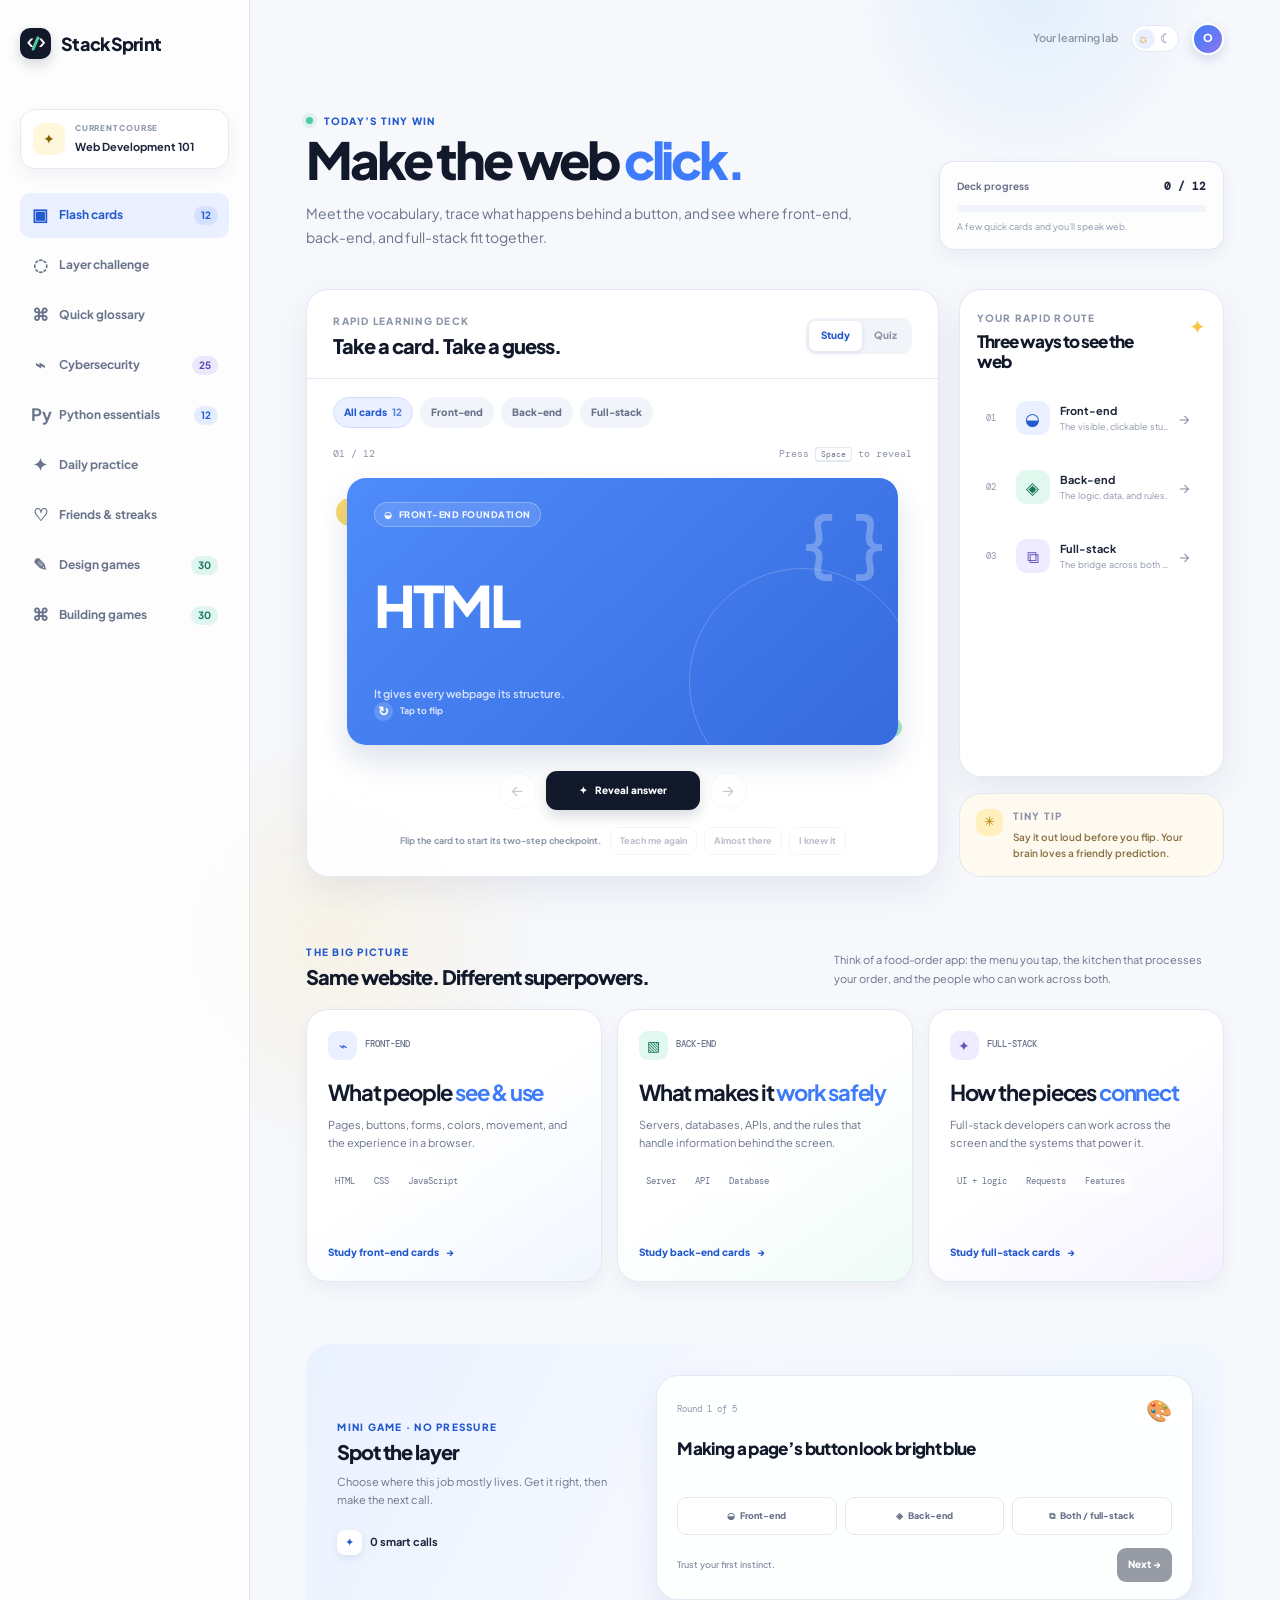
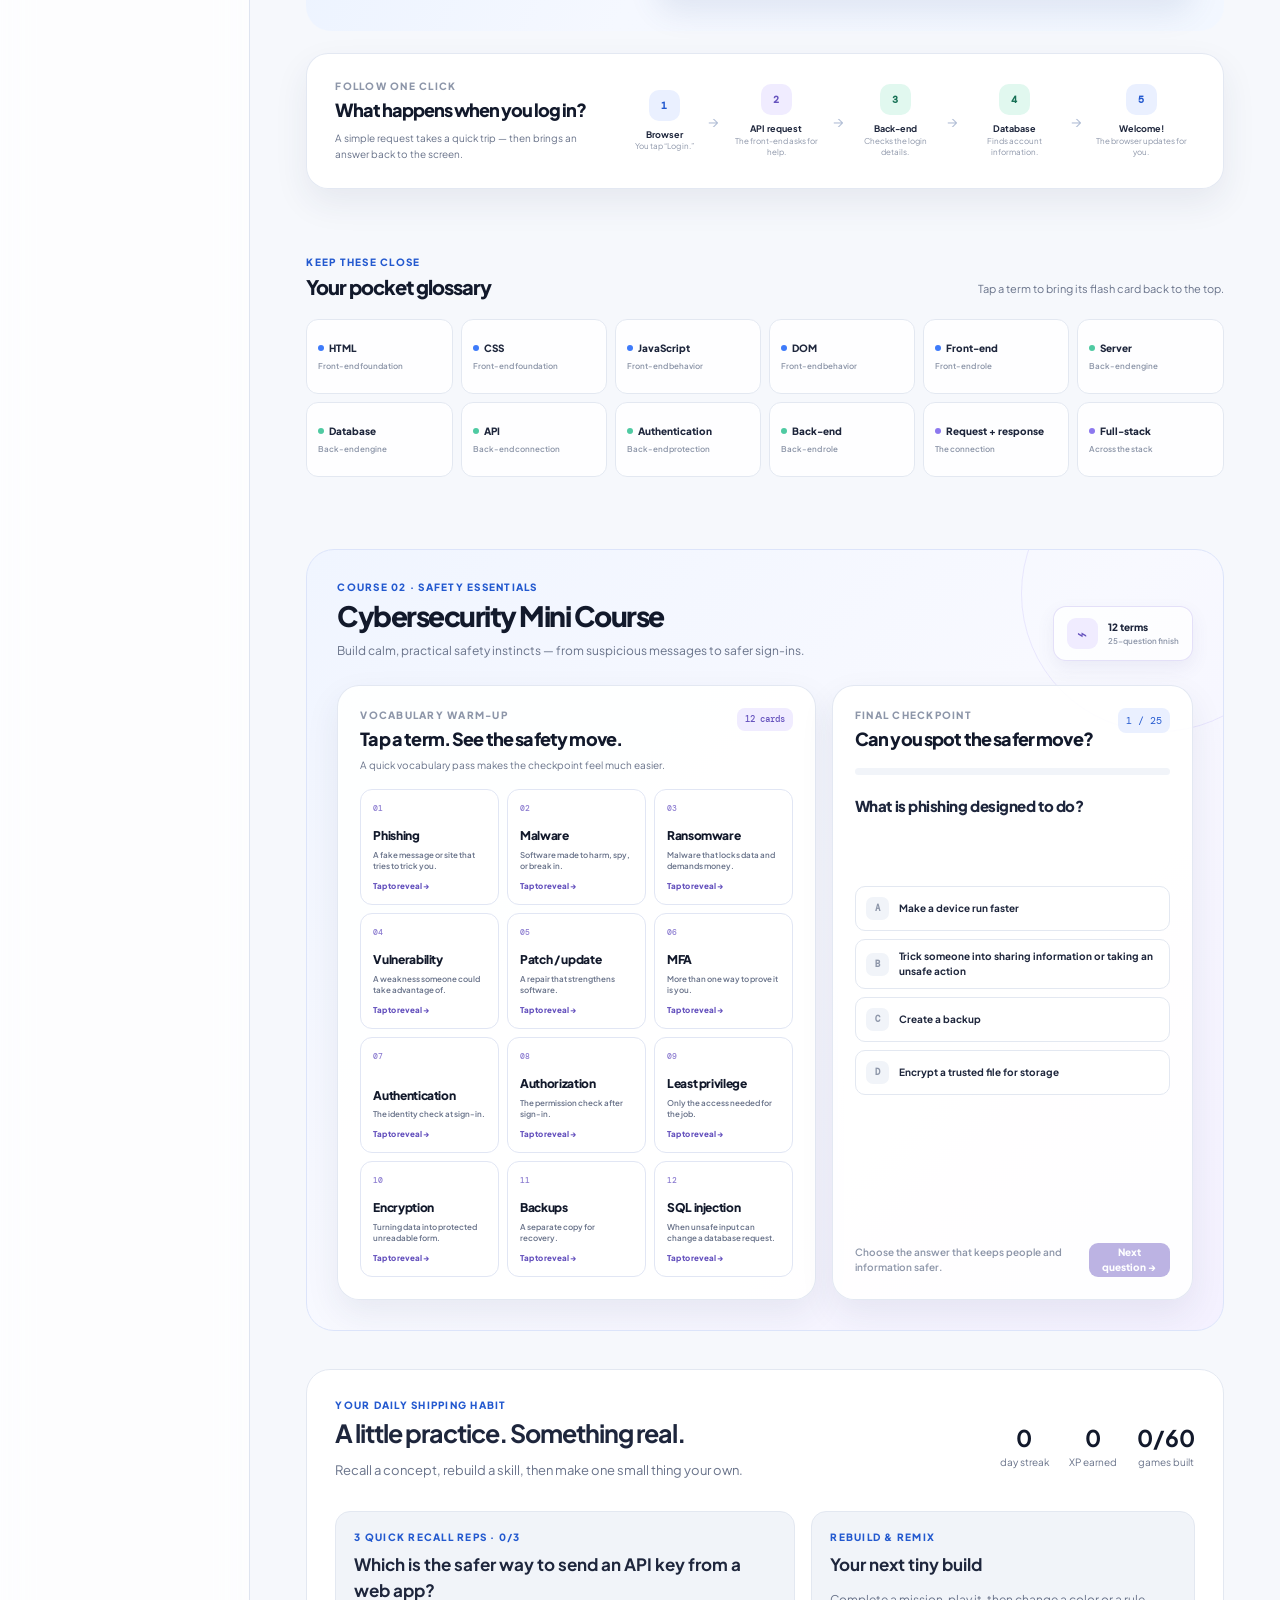
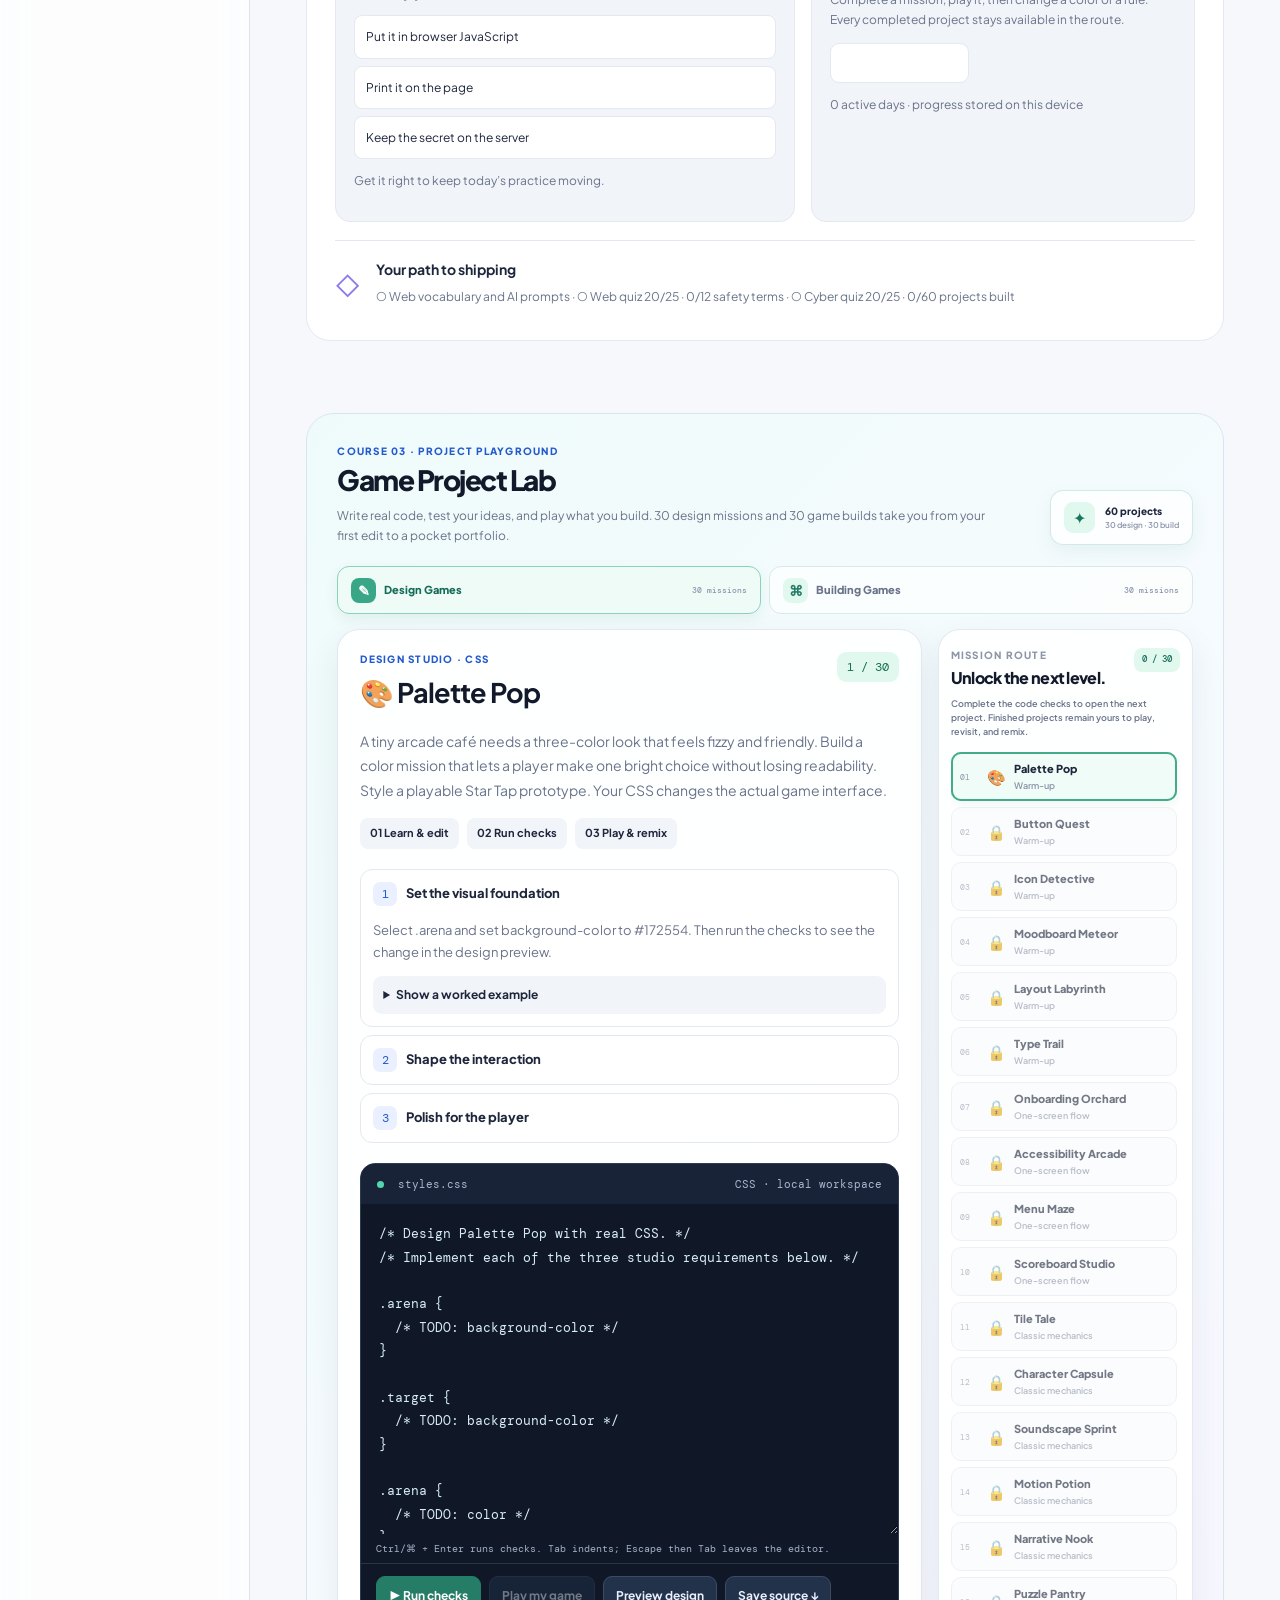
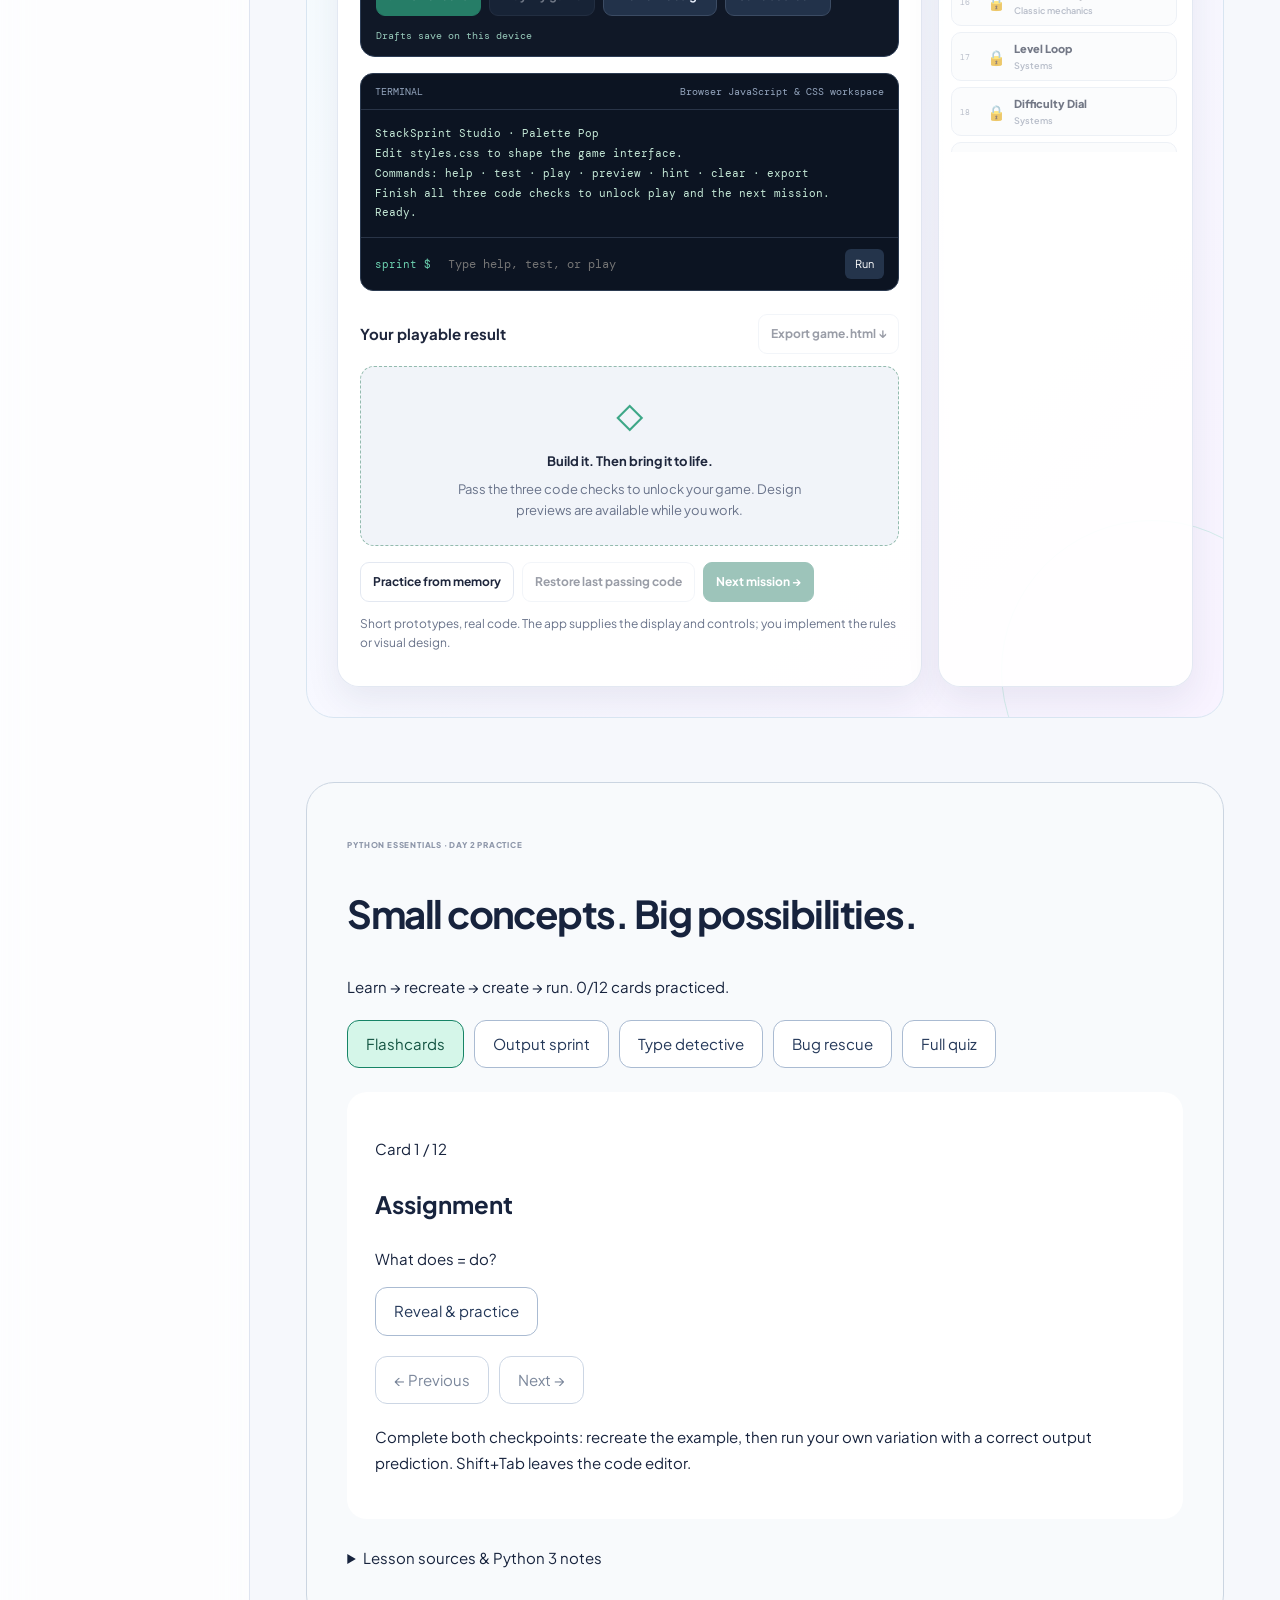
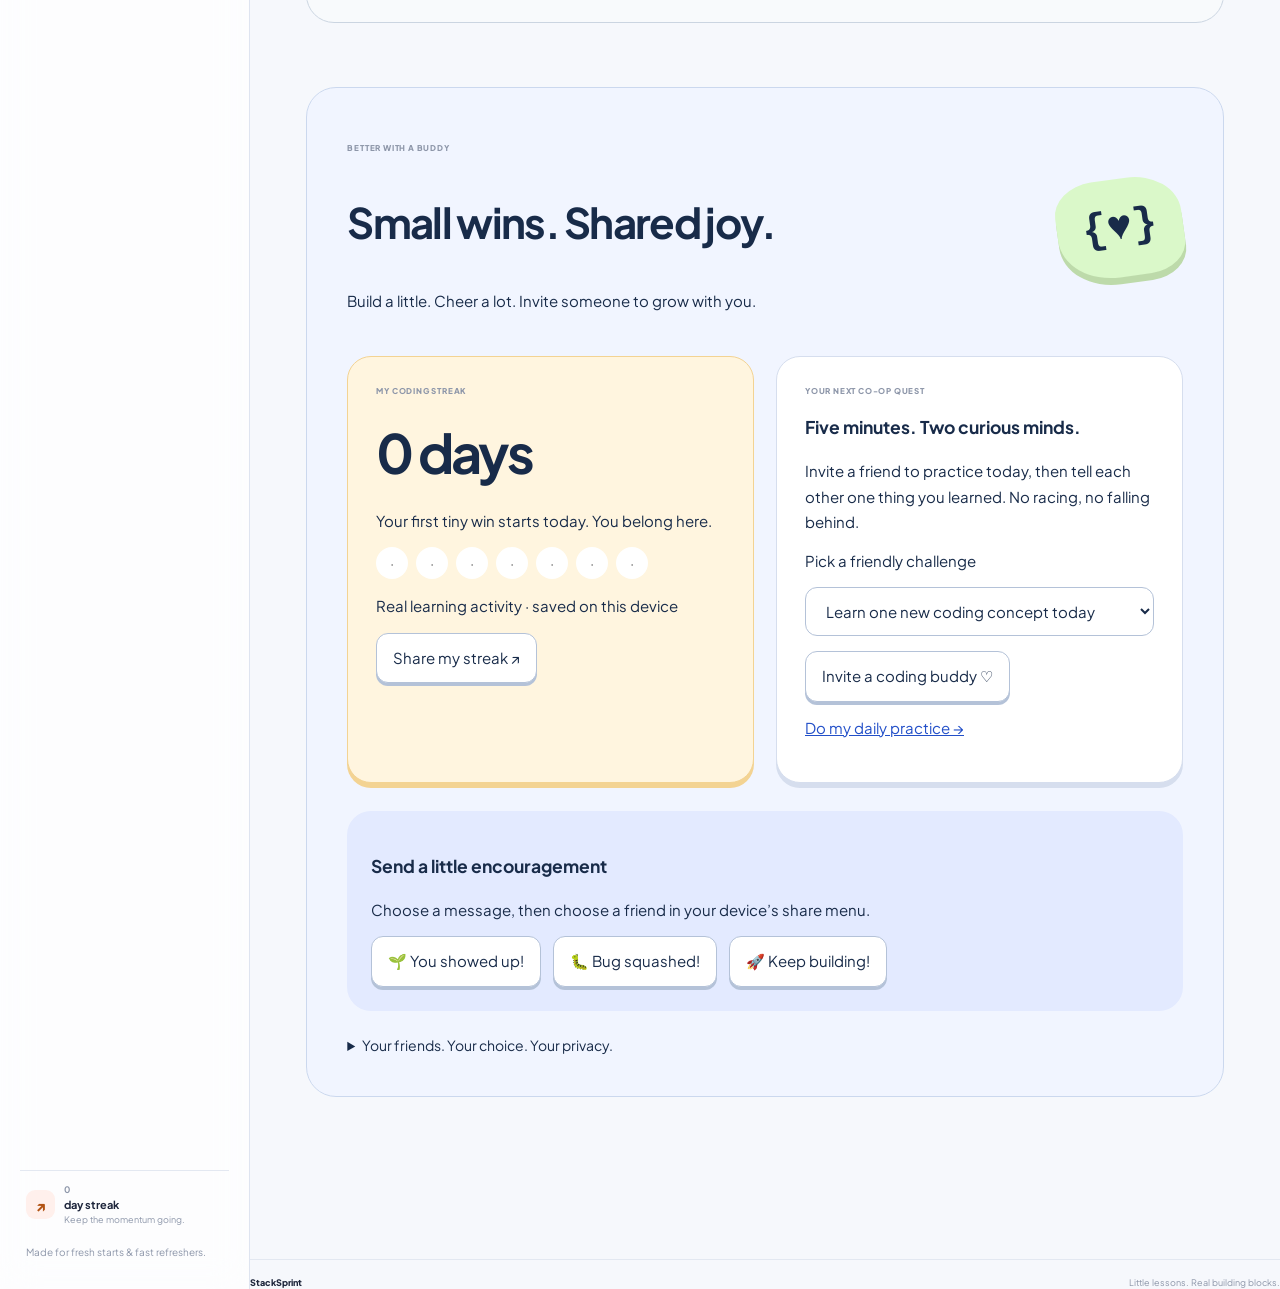
==== commit 8d287db0: "Add Python creative coding lessons and social streak sharing" ====
--- a/index.html
+++ b/index.html
@@ -16,6 +16,8 @@
     />
     <link rel="stylesheet" href="./styles.css" />
     <link rel="stylesheet" href="./lab-studio.css" />
+    <link rel="stylesheet" href="./python-course.css" />
+    <link rel="stylesheet" href="./social.css" />
   </head>
   <body>
     <div class="page-glow glow-one" aria-hidden="true"></div>
@@ -57,7 +59,9 @@
             Cybersecurity
             <span class="nav-count">25</span>
           </a>
+          <a class="nav-link" href="#python-course"><span class="nav-icon">Py</span> Python essentials<span class="nav-count">12</span></a>
           <a class="nav-link" href="#dailyStudio"><span class="nav-icon">✦</span> Daily practice</a>
+          <a class="nav-link" href="#friends"><span class="nav-icon">♡</span> Friends & streaks</a>
           <a class="nav-link game-lab-nav-link" href="#game-lab" data-game-track-link="design">
             <span class="nav-icon">✎</span>
             Design games
@@ -477,6 +481,8 @@
               </aside>
             </div>
           </section>
+          <section id="python-course" class="python-course" aria-label="Python essentials"></section>
+          <section id="friends" class="friends-section" aria-label="Friends and streak sharing"></section>
         </main>
 
         <footer class="footer">
@@ -492,5 +498,8 @@
     <script src="./lab-curriculum.js"></script>
     <script src="./lab-runtime.js"></script>
     <script src="./lab-studio.js"></script>
+    <script src="./python-runtime.js"></script>
+    <script src="./python-course.js"></script>
+    <script src="./social.js"></script>
   </body>
 </html>
--- a/python-course.css
+++ b/python-course.css
@@ -0,0 +1,18 @@
+.python-course { margin: 64px 0; padding: clamp(20px, 4vw, 40px); border: 1px solid #cbd5e1; border-radius: 28px; background: #f8fafc; color: #17233d; scroll-margin-top: 30px; }
+.python-course h2 { font-size: clamp(26px, 3vw, 40px); letter-spacing: -.04em; }
+.python-course h3 { font-size: 24px; overflow-wrap: anywhere; }
+.python-course p { line-height: 1.7; margin: 16px 0; }
+.python-course nav, .py-actions, .py-choices { display: flex; flex-wrap: wrap; gap: 10px; margin: 20px 0; }
+.python-course button { padding: 12px 18px; background: white; color: #243859; border: 1px solid #aabbd2; border-radius: 12px; cursor: pointer; font: inherit; }
+.python-course button[aria-pressed="true"], .python-course .py-correct { background: #d5f6e9; border-color: #168466; color: #135442; }
+.python-course button:disabled { cursor: default; opacity: .6; }
+.python-course button:focus-visible, .python-course input:focus-visible, .python-course textarea:focus-visible { outline: 3px solid #3565e9; outline-offset: 3px; }
+.python-course .py-content { border-radius: 20px; padding: clamp(16px, 3vw, 28px); background: white; margin-top: 24px; }
+.python-course pre { background: #111b30; color: #d5f6e9; padding: 20px; border-radius: 12px; overflow-x: auto; }
+.python-course label { display: block; margin: 16px 0; }
+.python-course textarea, .python-course input { display: block; width: 100%; box-sizing: border-box; margin-top: 8px; padding: 14px; border: 1px solid #aabbd2; border-radius: 10px; background: #f8fafc; color: #17233d; font: 16px monospace; }
+.python-course textarea { resize: vertical; }
+.python-course [role="status"] { font-weight: 600; }
+.python-course a { color: #224fc8; text-decoration: underline; }
+.python-course progress { width: 100%; accent-color: #168466; }
+.python-course summary { cursor: pointer; padding: 12px 0; }
--- a/social.css
+++ b/social.css
@@ -0,0 +1 @@
+.friends-section{margin:64px 0;padding:clamp(20px,4vw,40px);background:#f1f5ff;color:#182b49;border:1px solid #cbd8ee;border-radius:30px;scroll-margin-top:24px}.friends-heading{display:flex;align-items:center;justify-content:space-between;gap:20px}.friends-heading h2{font-size:clamp(28px,4vw,42px);letter-spacing:-.04em}.friends-section p{line-height:1.7;margin:14px 0}.friends-mascot{font:bold 42px monospace;background:#daf8c9;padding:25px;border-radius:32% 40% 30% 45%;transform:rotate(-8deg);box-shadow:0 7px 0 #bddaaa}.friends-grid{display:grid;grid-template-columns:1fr 1fr;gap:22px;margin:28px 0}.streak-ticket,.buddy-panel{padding:28px;border-radius:24px;background:white;border:1px solid #d6deee;box-shadow:0 5px 0 #d6deee}.streak-ticket{background:#fff5df;border-color:#f3d393;box-shadow:0 5px 0 #f3d393}.streak-ticket>strong{display:block;font-size:54px;letter-spacing:-.06em;margin:15px 0}.friends-section button,.friends-section select{font:inherit;border:1px solid #b4c2d8;border-radius:12px;padding:13px 16px;color:#182b49;background:white;cursor:pointer}.friends-section button{box-shadow:0 3px 0 #b4c2d8}.friends-section button:active{transform:translateY(2px);box-shadow:0 1px 0 #b4c2d8}.friends-section button:focus-visible,.friends-section select:focus-visible,.friends-section a:focus-visible{outline:3px solid #3565e9;outline-offset:4px}.buddy-panel label,.buddy-panel select,.buddy-panel a{display:block;margin:15px 0}.buddy-panel select{width:100%;white-space:normal}.friends-section a{color:#224fc8}.week-dots{display:flex;gap:8px}.week-dots span{display:grid;place-items:center;width:32px;height:32px;border-radius:50%;background:#fff;color:#777}.week-dots .active{background:#216647;color:white}.cheer-panel{padding:24px;border-radius:24px;background:#e3eaff}.cheer-buttons{display:flex;flex-wrap:wrap;gap:12px}.social-privacy{margin-top:24px;font-size:14px}.social-privacy summary{cursor:pointer}#socialMessage{display:block;width:100%;box-sizing:border-box;padding:15px;margin:10px 0;font:inherit;border:1px solid #b4c2d8;border-radius:12px}#socialStatus{font-weight:600}@media(max-width:700px){.friends-grid{grid-template-columns:1fr}.friends-mascot{display:none}.streak-ticket,.buddy-panel{padding:20px}}
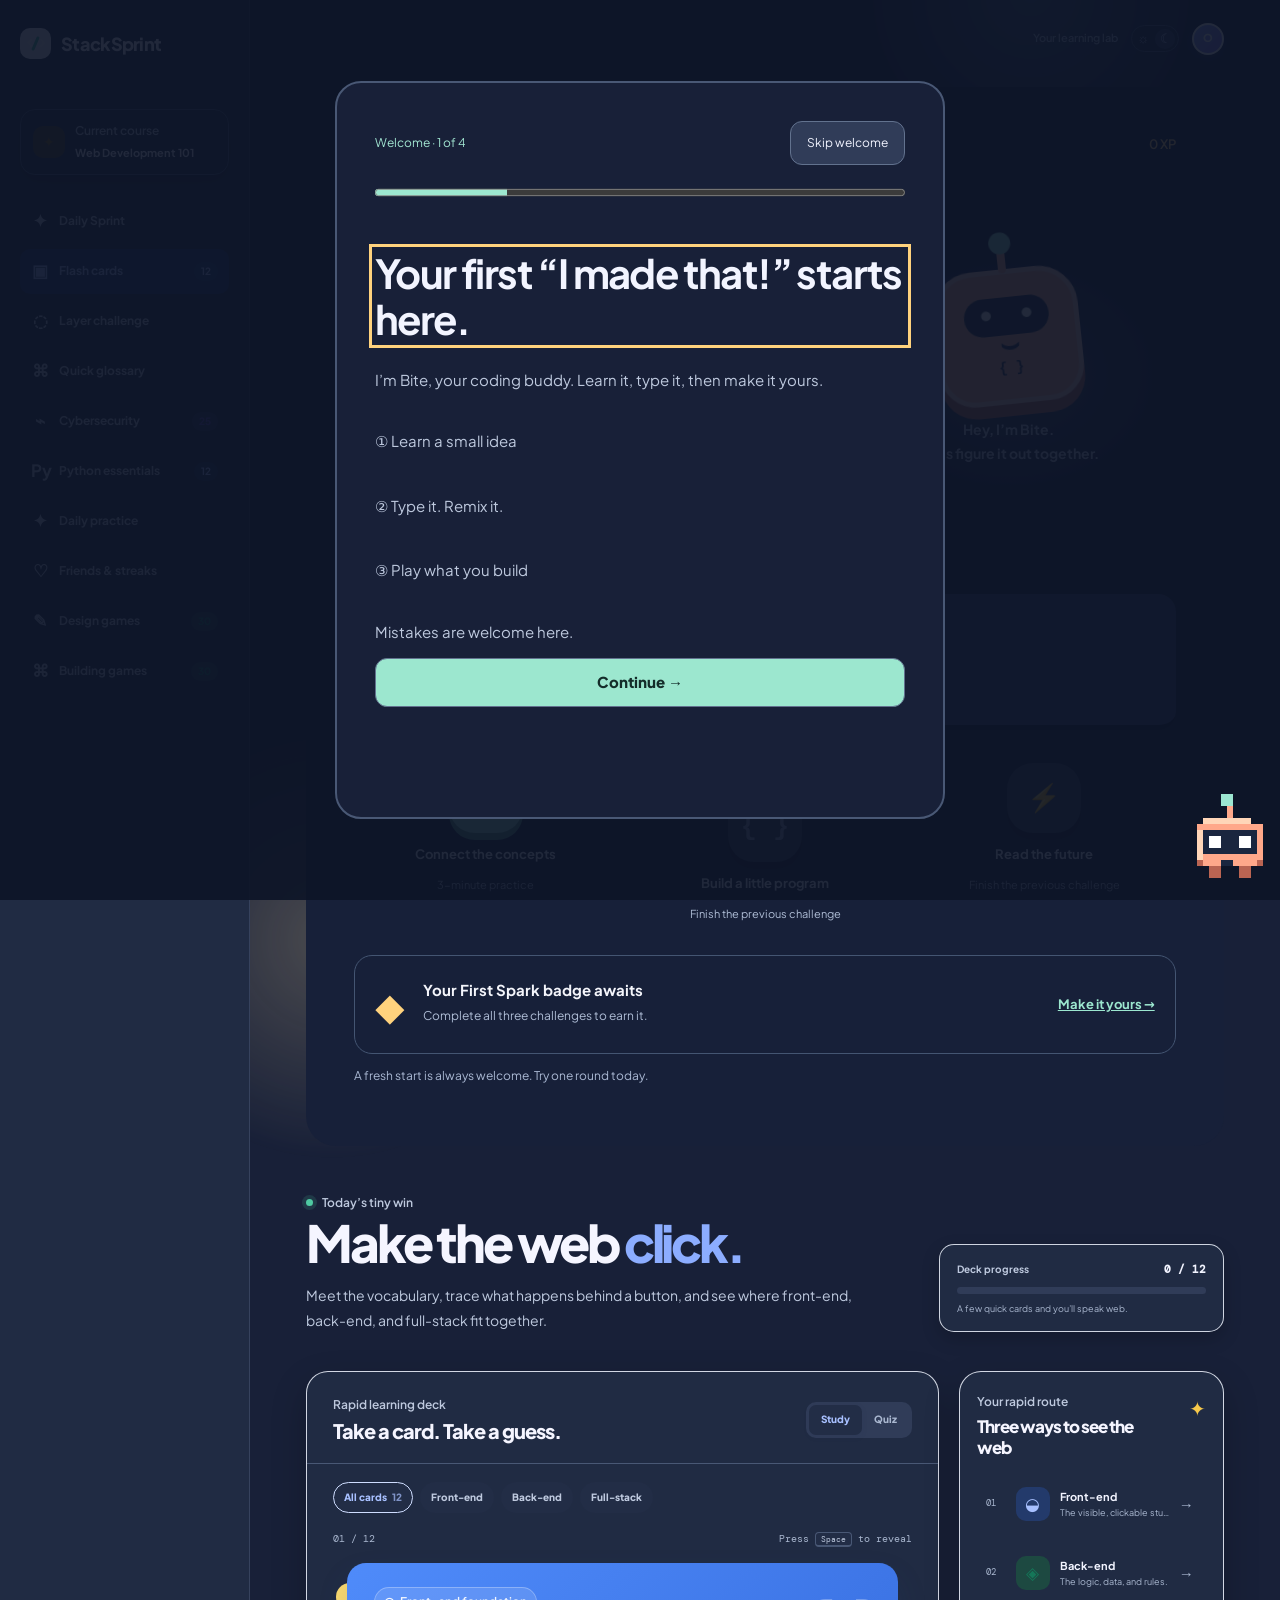
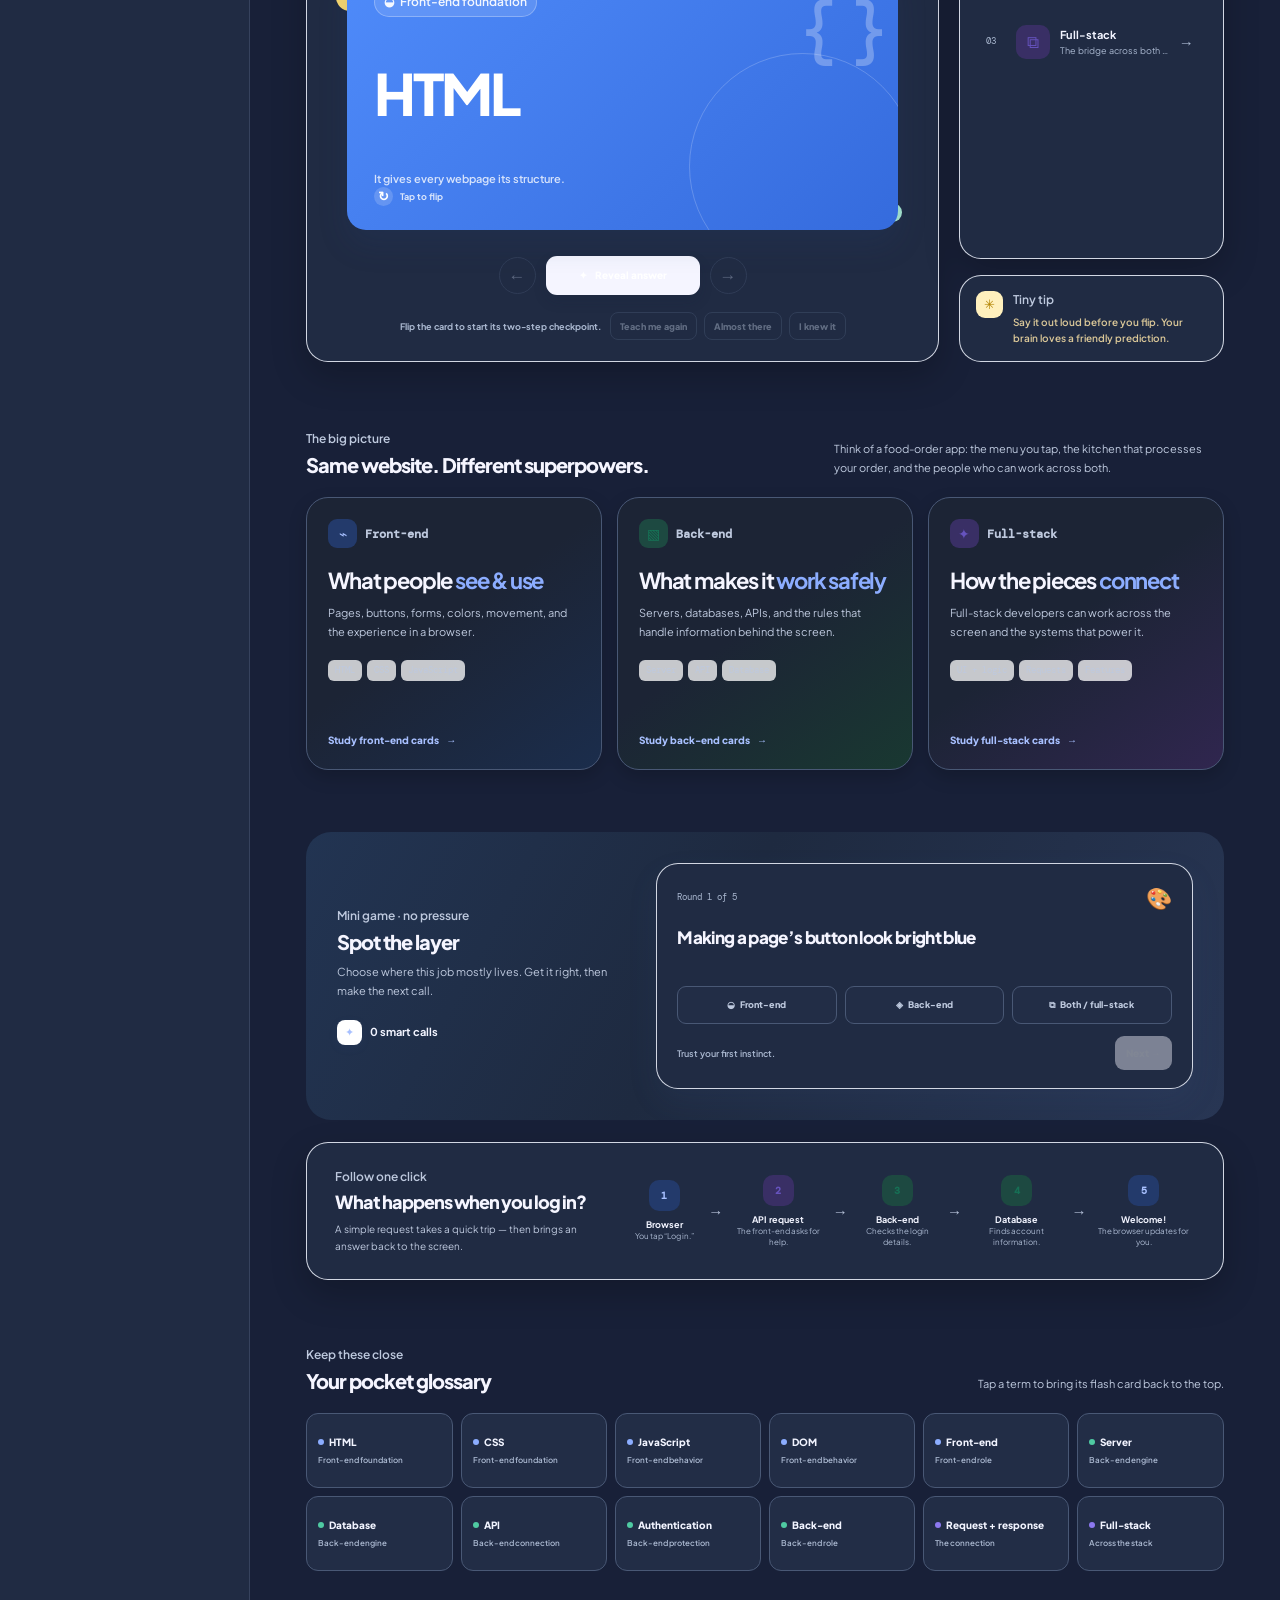
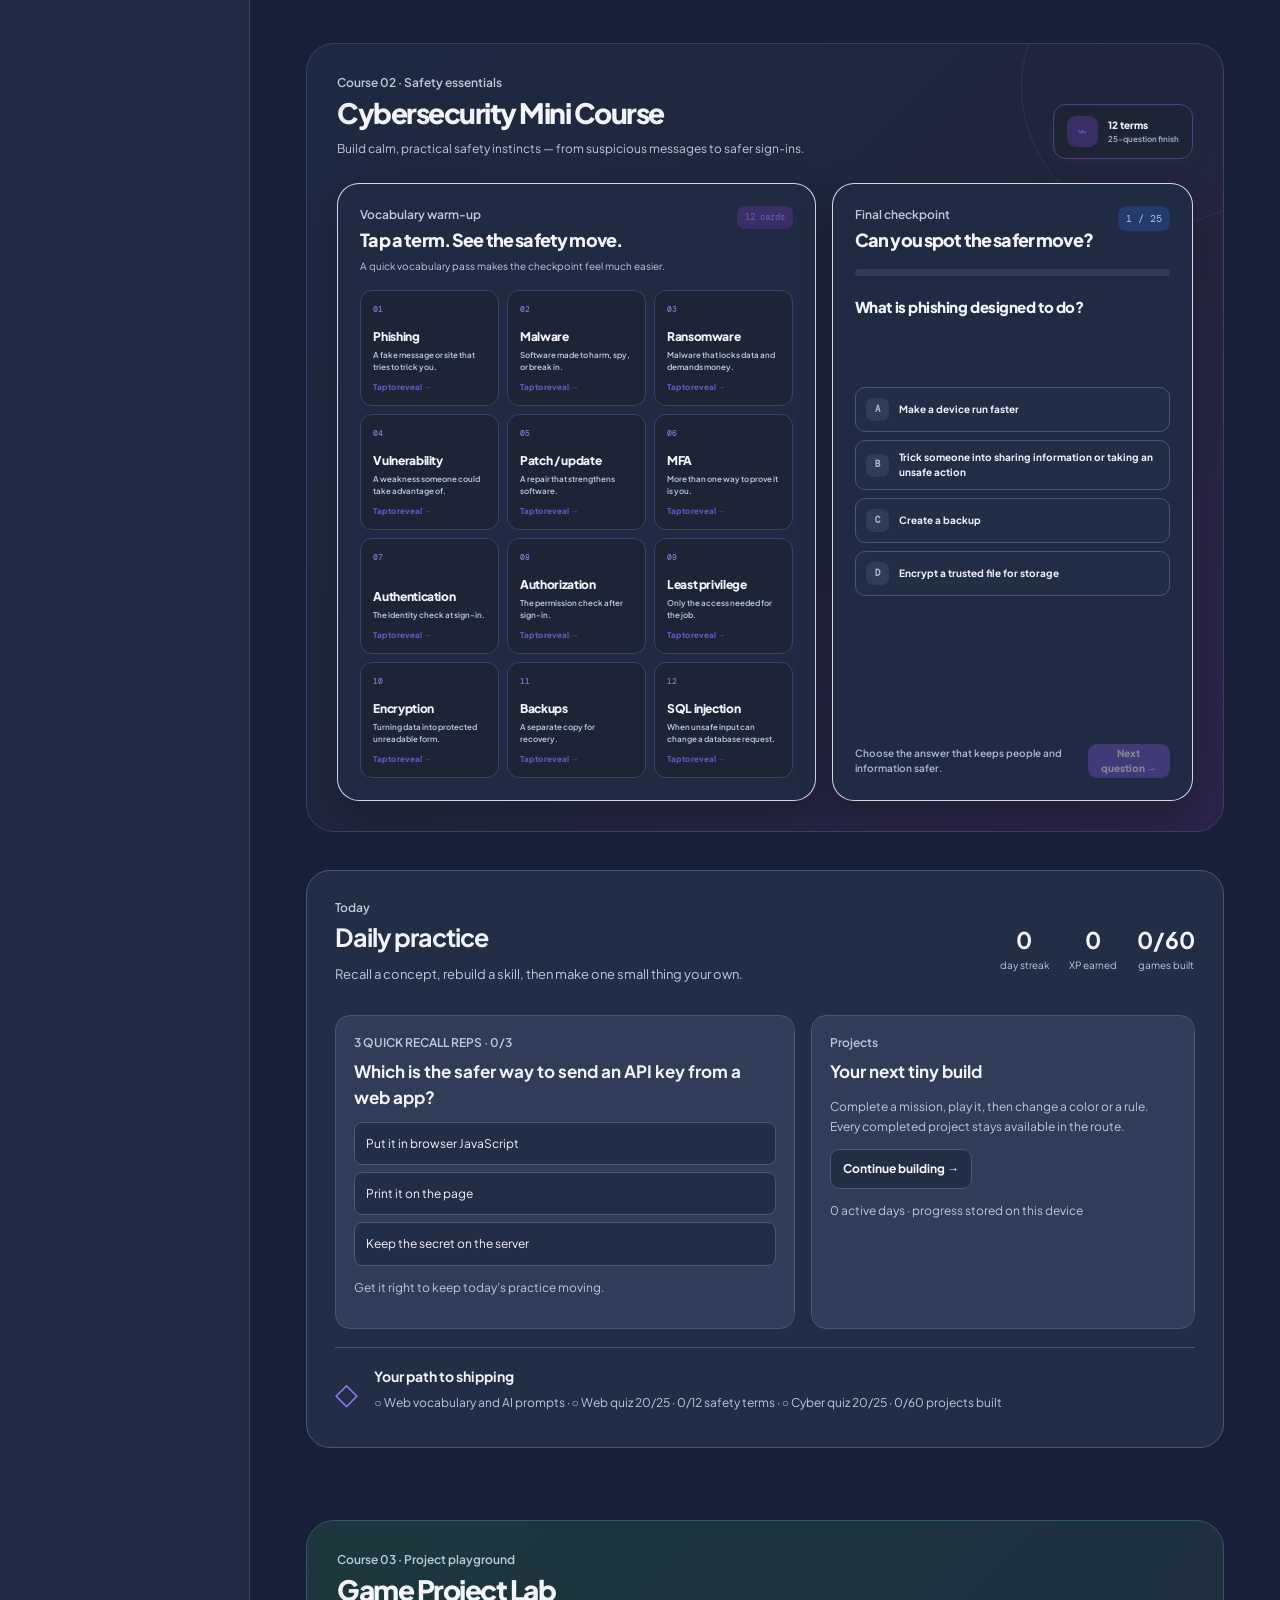
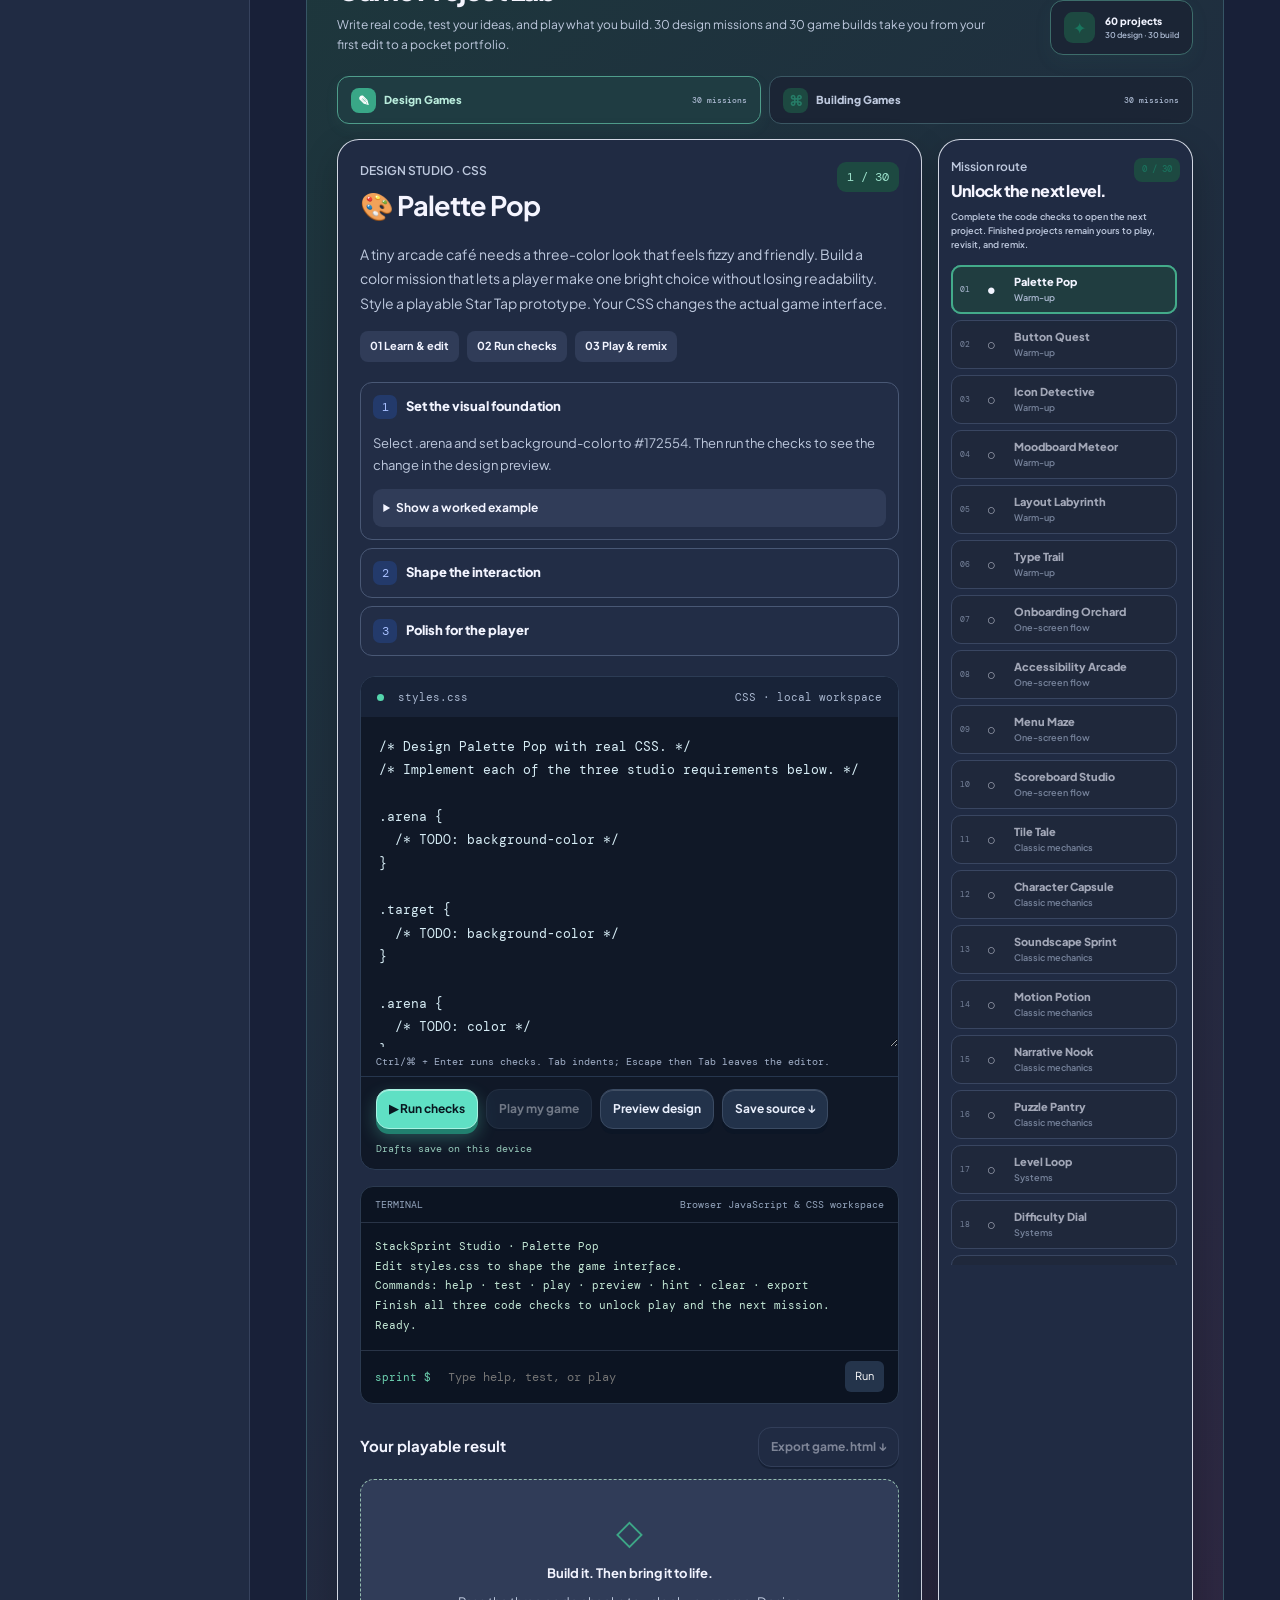
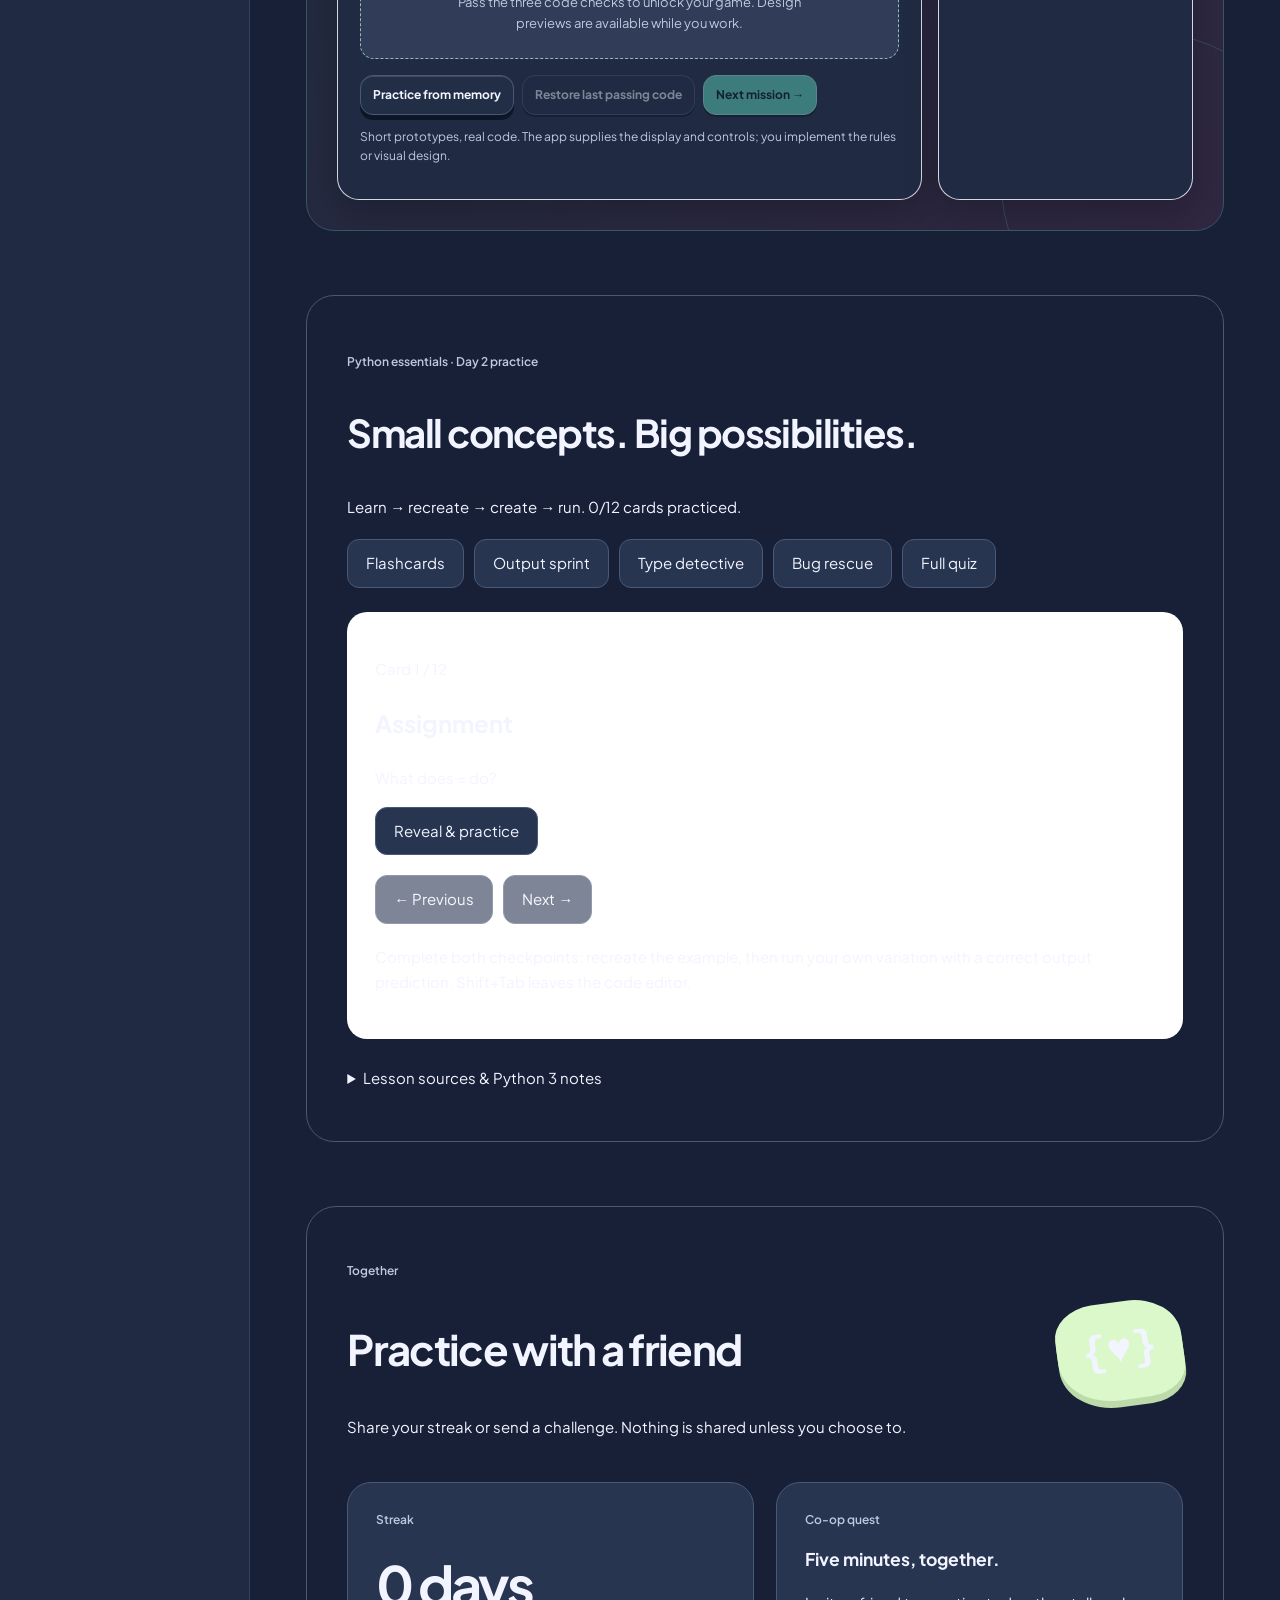
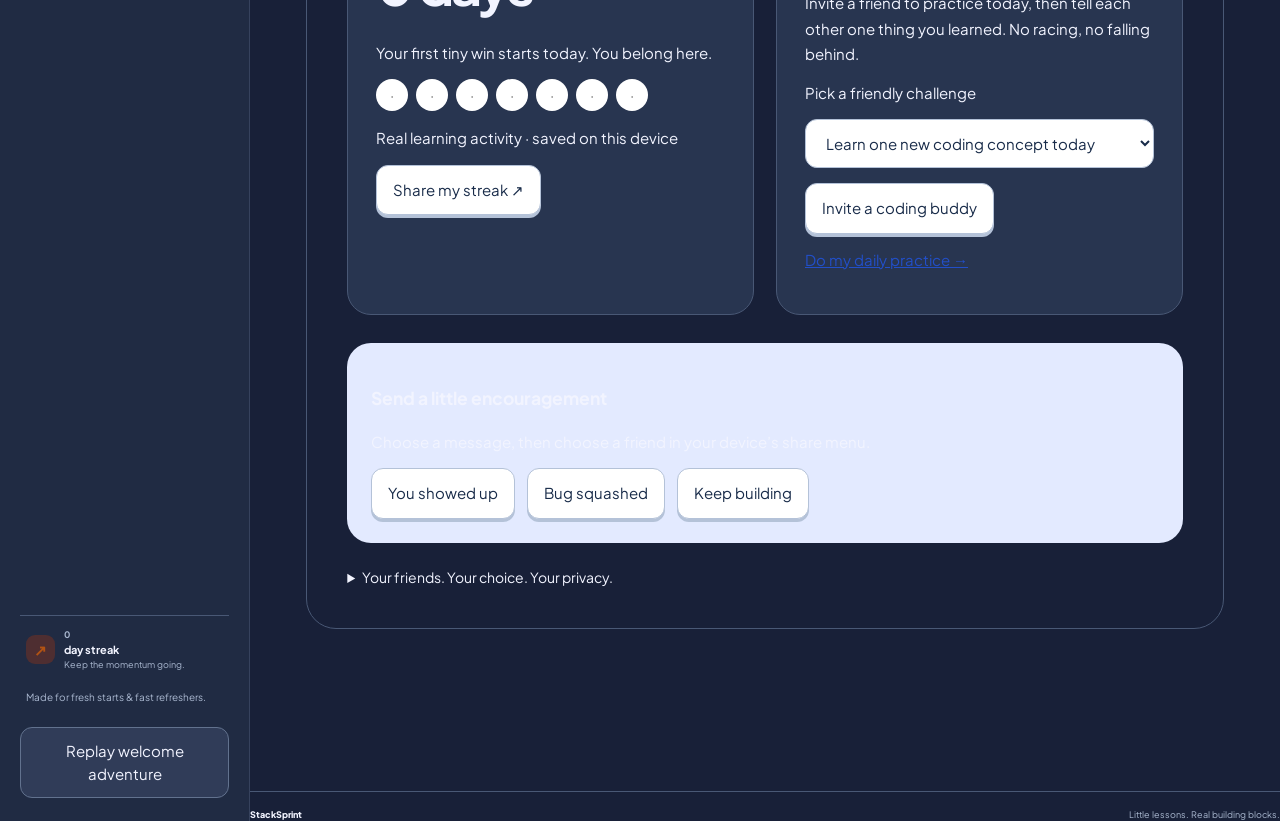
==== commit f514538e: "Apple compliance gate: remove simulated features, add privacy policy, fix entitlements and paywall A" ====
--- a/index.html
+++ b/index.html
@@ -8,18 +8,14 @@
       content="Learn web development, design, and cybersecurity. Write real code, build playable games, and develop a daily shipping habit with StackSprint."
     />
     <title>StackSprint — Learn, code, design & play</title>
-    <link rel="preconnect" href="https://fonts.googleapis.com" />
-    <link rel="preconnect" href="https://fonts.gstatic.com" crossorigin />
-    <link
-      href="https://fonts.googleapis.com/css2?family=DM+Mono:wght@400;500&family=Plus+Jakarta+Sans:wght@400;500;600;700;800&display=swap"
-      rel="stylesheet"
-    />
+    <link rel="stylesheet" href="./fonts.css" />
     <link rel="stylesheet" href="./styles.css" />
     <link rel="stylesheet" href="./lab-studio.css" />
     <link rel="stylesheet" href="./python-course.css" />
     <link rel="stylesheet" href="./social.css" />
+    <link rel="stylesheet" href="./sprint.css" />
   </head>
-  <body>
+  <body class="dark-theme">
     <div class="page-glow glow-one" aria-hidden="true"></div>
     <div class="page-glow glow-two" aria-hidden="true"></div>
 
@@ -41,6 +37,7 @@
         </div>
 
         <nav class="side-nav" aria-label="Main navigation">
+          <a class="nav-link" href="#sprint-path"><span class="nav-icon">✦</span> Daily Sprint</a>
           <a class="nav-link is-active" href="#learn">
             <span class="nav-icon">▣</span>
             Flash cards
@@ -102,6 +99,7 @@
         </header>
 
         <main>
+          <section id="sprint-path" aria-label="Your coding adventure"></section>
           <section class="hero" aria-labelledby="page-title">
             <div>
               <p class="eyebrow"><span class="pulse-dot"></span> Today’s tiny win</p>
@@ -501,5 +499,10 @@
     <script src="./python-runtime.js"></script>
     <script src="./python-course.js"></script>
     <script src="./social.js"></script>
+    <script src="./sprint.js"></script>
+    <link rel="stylesheet" href="./bite.css">
+    <script src="./bite.js"></script>
+    <link rel="stylesheet" href="./welcome.css">
+    <script src="./welcome.js"></script>
   </body>
 </html>
--- a/fonts.css
+++ b/fonts.css
@@ -0,0 +1,8 @@
+/* Bundled fonts (SIL Open Font License 1.1, see OFL-*.txt). No requests leave the device. */
+@font-face{font-family:'Plus Jakarta Sans';font-style:normal;font-weight:400;font-display:swap;src:url('./plus-jakarta-sans-latin-400-normal.woff2') format('woff2')}
+@font-face{font-family:'Plus Jakarta Sans';font-style:normal;font-weight:500;font-display:swap;src:url('./plus-jakarta-sans-latin-500-normal.woff2') format('woff2')}
+@font-face{font-family:'Plus Jakarta Sans';font-style:normal;font-weight:600;font-display:swap;src:url('./plus-jakarta-sans-latin-600-normal.woff2') format('woff2')}
+@font-face{font-family:'Plus Jakarta Sans';font-style:normal;font-weight:700;font-display:swap;src:url('./plus-jakarta-sans-latin-700-normal.woff2') format('woff2')}
+@font-face{font-family:'Plus Jakarta Sans';font-style:normal;font-weight:800;font-display:swap;src:url('./plus-jakarta-sans-latin-800-normal.woff2') format('woff2')}
+@font-face{font-family:'DM Mono';font-style:normal;font-weight:400;font-display:swap;src:url('./dm-mono-latin-400-normal.woff2') format('woff2')}
+@font-face{font-family:'DM Mono';font-style:normal;font-weight:500;font-display:swap;src:url('./dm-mono-latin-500-normal.woff2') format('woff2')}
--- a/styles.css
+++ b/styles.css
@@ -241,3 +241,13 @@
 @media (max-width: 700px) { .topbar { min-height: 65px; padding: 14px 19px; }.welcome-label, .avatar { display: none; } main { padding: 6px 18px 36px; }.hero { align-items: start; flex-direction: column; gap: 19px; margin: 21px 0 28px; }.hero h1 { font-size: clamp(37px, 11vw, 52px); }.hero-copy { font-size: 12px; }.hero-progress { width: 100%; }.panel-topline { align-items: start; flex-direction: column; padding: 20px 18px 16px; }.mode-switch { align-self: stretch; }.mode-button { flex: 1; } #studyView { padding: 15px 14px 18px; }.filter-row { gap: 5px; }.filter-chip { padding: 6px 8px; font-size: 9px; }.card-status { margin-top: 14px; }.flashcard-stage { min-height: 251px; padding: 2px 3px 7px; }.flashcard { height: 230px; }.flashcard-face { padding: 20px; }.card-term { font-size: 40px; }.answer-definition { max-width: 92%; font-size: 13px; }.syntax-practice, .prompt-practice { margin: 12px 0 0; padding: 13px; }.practice-heading, .prompt-practice-heading { align-items: start; }.read-code-row { align-items: start; flex-direction: column; gap: 7px; }.code-practice-row { grid-template-columns: 1fr; gap: 8px; }.code-sample { min-height: 53px; }.practice-actions, .prompt-actions { align-items: end; }.practice-actions button, .prompt-actions button { min-height: 28px; }.prompt-ingredients { align-items: start; flex-direction: column; gap: 5px; }.confidence-row { gap: 5px; }.confidence-label { width: 100%; text-align: center; }.confidence-button { padding: 0 7px; font-size: 8px; }.right-rail { grid-template-columns: 1fr; }.route-card { padding: 19px 14px 12px; }.route-card h2 { max-width: none; }.tip-card { display: none; }.section-heading { align-items: start; flex-direction: column; gap: 12px; margin-bottom: 15px; }.difference-section { padding-top: 48px; }.role-grid { grid-template-columns: 1fr; gap: 10px; }.role-card { min-height: 220px; }.challenge-section { grid-template-columns: 1fr; gap: 22px; margin-top: 43px; padding: 23px 17px; }.challenge-game { padding: 16px 14px 12px; }.layer-choice-list { grid-template-columns: 1fr; gap: 6px; }.layer-choice { min-height: 35px; }.journey-section { margin-top: 15px; padding: 20px 17px; }.journey-steps { display: grid; grid-template-columns: 1fr 1fr; gap: 10px; }.journey-steps li:not(:has(.journey-line)) { display: grid; grid-template-columns: 29px 1fr; min-width: 0; flex-direction: row; gap: 7px; text-align: left; }.journey-steps li:has(.journey-line) { display: none; }.glossary-section { padding-top: 47px; }.glossary-grid { grid-template-columns: repeat(2, 1fr); }.cyber-course { margin-top: 48px; padding: 21px 14px; border-radius: 21px; }.cyber-course-heading { align-items: start; flex-direction: column; gap: 13px; margin-bottom: 17px; }.cyber-course-heading h2 { font-size: 24px; }.cyber-course-badge { width: 100%; }.cyber-vocab-panel, .cyber-quiz-panel { padding: 16px 13px; }.cyber-vocab-grid { grid-template-columns: repeat(2, minmax(0, 1fr)); gap: 7px; }.cyber-vocab-card { min-height: 112px; padding: 10px; }.cyber-quiz-panel { min-height: 500px; }.cyber-quiz-question { min-height: 0; font-size: 14px; }.cyber-quiz-footer { align-items: stretch; flex-direction: column; }.cyber-next-question { justify-content: center; }.game-lab { margin-top: 48px; padding: 21px 14px; border-radius: 21px; }.game-lab-heading { align-items: start; flex-direction: column; gap: 13px; margin-bottom: 17px; }.game-lab-heading h2 { font-size: 24px; }.game-lab-badge { width: 100%; }.game-track-tabs { grid-template-columns: 1fr; }.game-track-tab { min-height: 44px; }.game-project-workspace, .game-project-route { padding: 16px 13px; }.game-mission-topline h3 { font-size: 20px; }.game-project-brief { padding: 12px; }.game-mission-progress { gap: 5px; }.game-mission-dot { padding: 6px; }.game-checkpoint { padding: 12px; }.game-checkpoint h4 { min-height: 0; font-size: 13px; }.game-choice { min-height: 41px; }.game-checkpoint-footer { align-items: stretch; flex-direction: column; }.game-continue-checkpoint, .game-next-project { width: 100%; }.game-mission-actions { align-items: stretch; flex-direction: column; }.game-project-map { grid-template-columns: 1fr; max-height: 420px; }.game-project-card { grid-template-columns: 22px 24px minmax(0, 1fr) auto; }.game-project-card-status { display: block; }.footer { margin-top: 35px; }.answer-list { grid-template-columns: 1fr; }.quiz-view { min-height: 480px; padding: 23px 17px; }.quiz-footer { align-items: end; flex-direction: column; }.quiz-footer .next-question { align-self: stretch; justify-content: center; } }
 
 @media (prefers-reduced-motion: reduce) { *, *::before, *::after { scroll-behavior: auto !important; transition-duration: .01ms !important; animation-duration: .01ms !important; animation-iteration-count: 1 !important; } }
+
+/* Type pass: small labels in sentence case at a readable size, no shouting. */
+.overline, .eyebrow, .card-category, .card-back-category, .code-caption, .prompt-number,
+.role-label, .game-brief-kicker, .game-project-outcome span, .game-project-skills > span {
+  text-transform: none;
+  letter-spacing: 0;
+  font-size: 12px;
+  font-weight: 600;
+}
+.overline, .eyebrow { color: var(--muted); }
--- a/lab-studio.css
+++ b/lab-studio.css
@@ -1 +1,9 @@
 .studio-heading{display:flex;align-items:flex-start;justify-content:space-between;gap:16px}.studio-heading h3{font-size:27px;margin:0;color:var(--ink-strong);letter-spacing:-1px}.studio-counter{background:var(--mint-soft);color:#187057;padding:7px 10px;border-radius:9px;white-space:nowrap;font:12px var(--mono)}.studio-intro{font-size:14px;line-height:1.75;color:var(--muted);margin:16px 0}.studio-flow{display:flex;gap:8px;flex-wrap:wrap;margin-bottom:20px}.studio-flow span{background:var(--surface-soft);padding:7px 10px;border-radius:8px;font-size:11px;font-weight:700}.studio-task-list{display:grid;gap:8px;margin-bottom:20px}.studio-task{border:1px solid var(--line);border-radius:12px;padding:12px;background:var(--surface)}.studio-task>summary{cursor:pointer;font-size:13px;font-weight:750;display:flex;gap:9px;align-items:center}.studio-check-dot{display:grid;place-items:center;flex:none;width:24px;height:24px;border-radius:7px;background:var(--blue-soft);color:var(--blue-deep);font:12px var(--mono)}.studio-check-dot.is-passed{background:var(--mint-soft);color:#138260}.studio-task p{font-size:13px;line-height:1.7;color:var(--muted)}.studio-hint{padding:10px;border-radius:9px;background:var(--surface-soft)}.studio-hint summary{cursor:pointer;font-size:12px;font-weight:700}.studio-hint pre{white-space:pre-wrap;overflow-wrap:anywhere;font:12px/1.7 var(--mono);color:var(--ink)}.studio-editor-shell{background:#101827;border:1px solid #2c3c55;border-radius:15px;overflow:hidden}.studio-filebar{display:flex;justify-content:space-between;gap:12px;padding:13px 16px;background:#182338;color:#a9b7cf;font:11px var(--mono)}.studio-filebar i{display:inline-block;width:7px;height:7px;border-radius:50%;background:#54d6ad;margin-right:7px}.studio-code{display:block;width:100%;min-height:330px;resize:vertical;border:0;background:#101827;color:#d7edf6;padding:18px;font:13px/1.8 var(--mono);tab-size:2;white-space:pre;overflow:auto;outline-offset:-3px}.studio-code:focus-visible{outline:2px solid #75c9ed}.studio-editor-help{font:10px/1.5 var(--mono);color:#a2b0c8;margin:0;padding:7px 15px}.studio-toolbar{display:flex;flex-wrap:wrap;gap:8px;padding:12px 15px;border-top:1px solid #26364e}.studio-toolbar button,.studio-bottom button,.studio-preview-head button,.habit-card>button{padding:10px 12px;border:1px solid var(--line);border-radius:9px;background:var(--surface);font-size:12px;font-weight:700;cursor:pointer;min-height:40px}.studio-toolbar button{color:#e9effc;border-color:#3b4b63;background:#22324a}.studio-primary,.studio-toolbar .studio-primary,.studio-bottom .studio-primary{background:#267d67;color:white;border-color:#267d67}.studio-toolbar button:disabled,.studio-bottom button:disabled,.studio-preview-head button:disabled{opacity:.45;cursor:not-allowed}.studio-save{padding:0 15px 12px;color:#98cabb;font:10px/1.6 var(--mono)}.studio-terminal{border:1px solid #2b3a50;background:#0c1422;color:#c5e9d7;border-radius:13px;margin-top:16px;overflow:hidden}.studio-terminal-head{display:flex;justify-content:space-between;gap:12px;padding:11px 14px;border-bottom:1px solid #293447;color:#95a6be;font:10px var(--mono)}.studio-terminal pre{margin:0;padding:14px;font:11px/1.8 var(--mono);white-space:pre-wrap;overflow-wrap:anywhere;min-height:100px;max-height:230px;overflow:auto}.studio-terminal form{display:flex;gap:9px;align-items:center;border-top:1px solid #293447;padding:10px 14px}.studio-terminal label{font:11px var(--mono);white-space:nowrap;color:#6dd2b1}.studio-terminal input{min-width:0;flex:1;background:transparent;border:0;color:#e4f1fa;font:12px var(--mono);padding:8px;outline-color:#75c9ed}.studio-terminal button{background:#24344b;border:0;border-radius:6px;padding:7px 10px;color:white;cursor:pointer;font-size:11px}.studio-preview-head{display:flex;justify-content:space-between;align-items:center;gap:12px;margin-top:23px}.studio-preview-head h4{font-size:15px;margin:0}.studio-locked{display:flex;align-items:center;flex-direction:column;justify-content:center;min-height:180px;margin-top:12px;padding:24px;border:1px dashed #93bbae;border-radius:14px;background:var(--surface-soft);text-align:center;color:var(--muted);font-size:13px}.studio-locked>span{font-size:35px;color:#3da787}.studio-locked strong{color:var(--ink);margin:8px 0}.studio-locked p{max-width:350px;margin:0;line-height:1.6}.studio-preview{display:block;width:100%;height:660px;border:1px solid var(--line);border-radius:14px;margin-top:12px;background:#101a30}.studio-preview[hidden],.studio-locked[hidden]{display:none}.studio-bottom{display:flex;flex-wrap:wrap;gap:8px;margin-top:16px}.studio-note{font-size:12px;line-height:1.6;color:var(--muted)}.game-lab-layout{grid-template-columns:minmax(0,1fr) 255px}.game-project-workspace{min-width:0}.game-project-route{padding:18px 12px}.game-project-map{max-height:1000px}.game-project-card{width:100%;text-align:left;font:inherit;cursor:pointer}.game-project-card:disabled{cursor:not-allowed}.game-project-card[aria-current]{outline:2px solid #43ab8a;outline-offset:-2px}.game-project-card-copy strong{font-size:11px}.game-project-card-copy small{font-size:9px}.game-project-card-status{font-size:9px}.game-project-card{grid-template-columns:20px 20px minmax(0,1fr)}.game-project-card-status{display:none}.daily-studio{padding:28px;border:1px solid var(--line);border-radius:24px;background:var(--surface);margin:38px 0}.habit-heading{display:flex;align-items:center;justify-content:space-between;gap:24px}.habit-heading h2{font-size:25px;letter-spacing:-1px;line-height:1.2;margin:0}.habit-heading p:not(.eyebrow){font-size:13px;color:var(--muted)}.habit-stats{display:flex;gap:20px;white-space:nowrap}.habit-stats span{font-size:10px;color:var(--muted);text-align:center}.habit-stats strong{display:block;font-size:23px;color:var(--ink-strong)}.habit-grid{display:grid;grid-template-columns:1.2fr 1fr;gap:16px;margin-top:18px}.habit-card{border:1px solid var(--line);border-radius:15px;padding:18px;background:var(--surface-soft)}.habit-card h3{font-size:17px;line-height:1.5;margin:7px 0 12px}.habit-card p{font-size:12px;line-height:1.7;color:var(--muted)}.daily-options{display:grid;gap:7px}.daily-options button{font-size:12px;text-align:left;border:1px solid var(--line);border-radius:8px;background:var(--surface);padding:11px;cursor:pointer;line-height:1.6}.daily-options .daily-wrong{border-color:#df775e;background:var(--coral-soft)}.graduation{display:flex;gap:16px;align-items:center;border-top:1px solid var(--line);padding-top:17px;margin-top:18px}.graduation>span{font-size:30px;color:var(--violet)}.graduation strong{font-size:14px}.graduation p{font-size:12px;color:var(--muted);margin:5px 0;line-height:1.8}.graduation.is-earned{background:var(--mint-soft);padding:18px;border-radius:13px;border:0}.sr-only{position:absolute;width:1px;height:1px;padding:0;margin:-1px;overflow:hidden;clip:rect(0,0,0,0);white-space:nowrap;border:0}.dark-theme .studio-check-dot.is-passed{color:#91edce}.dark-theme .studio-counter{color:#9adfc9}@media(max-width:1200px){.game-lab-layout{grid-template-columns:1fr}.game-project-map{grid-template-columns:repeat(2,minmax(0,1fr));max-height:300px}.habit-heading{align-items:flex-start;flex-direction:column}}@media(max-width:700px){.studio-heading h3{font-size:23px}.studio-intro{font-size:13px}.studio-code{min-height:350px;font-size:12px;padding:12px}.studio-filebar span:last-child{display:none}.studio-preview{height:660px}.daily-studio{padding:18px}.habit-grid{grid-template-columns:1fr}.habit-stats{width:100%;justify-content:space-between}.studio-task{padding:10px}.studio-preview-head{align-items:flex-start;flex-direction:column}.game-project-map{grid-template-columns:1fr}.studio-toolbar button{flex:1 1 auto}.studio-terminal-head span:last-child{display:none}.studio-flow span{font-size:10px}.habit-heading h2{font-size:23px}}
+
+/* Tactile key-cap buttons: labels stay on one line, faces press down onto a lip. */
+.studio-toolbar button,.studio-bottom button,.studio-preview-head button{white-space:nowrap;border-radius:13px;box-shadow:0 5px 0 #0c1626,inset 0 1px 0 rgba(255,255,255,.14);transform:translateY(0);transition:transform .08s ease,box-shadow .08s ease,filter .15s ease;-webkit-tap-highlight-color:transparent;touch-action:manipulation}
+.studio-toolbar .studio-primary,.studio-bottom .studio-primary{background:#5fe0c4;border-color:#a8f2e2;color:#08161f;box-shadow:0 5px 0 #21806f,0 8px 18px rgba(95,224,196,.32),inset 0 1px 0 rgba(255,255,255,.45)}
+.studio-toolbar button:not(:disabled):active,.studio-bottom button:not(:disabled):active,.studio-preview-head button:not(:disabled):active{transform:translateY(4px);box-shadow:0 1px 0 #0c1626,inset 0 1px 0 rgba(255,255,255,.1)}
+.studio-toolbar .studio-primary:not(:disabled):active,.studio-bottom .studio-primary:not(:disabled):active{box-shadow:0 1px 0 #21806f,0 2px 6px rgba(95,224,196,.2)}
+.studio-toolbar button:disabled,.studio-bottom button:disabled,.studio-preview-head button:disabled{box-shadow:0 2px 0 #0c1626}
+@media(prefers-reduced-motion:reduce){.studio-toolbar button,.studio-bottom button,.studio-preview-head button{transition:none}}
--- a/sprint.css
+++ b/sprint.css
@@ -0,0 +1,5 @@
+#sprint-path{--night:#172039;--panel:#222e48;--line:#445572;--mint:#9ce7cf;--peach:#ffb394;background:var(--night);color:#f4f5fb;border-radius:30px;padding:clamp(20px,4vw,48px);margin:0 0 48px;scroll-margin-top:24px;font-family:ui-rounded,'Plus Jakarta Sans',system-ui,sans-serif}.sprint-top{display:flex;justify-content:space-between;gap:16px;flex-wrap:wrap;font-size:12px;font-weight:800;letter-spacing:.08em;color:#afbad4}.sprint-top>span:last-child{color:#ffd27d}.sprint-intro{display:grid;grid-template-columns:1.4fr 1fr;gap:20px;align-items:center;padding:44px 0}.sprint-kicker{font-size:11px;letter-spacing:.12em;font-weight:800;color:#aab8d3}.sprint-intro h1{font-size:clamp(34px,4vw,58px);letter-spacing:-.055em;line-height:1.1;margin:20px 0}.sprint-intro h1 em{display:block;font-style:normal;color:var(--mint)}.sprint-intro p{color:#c0cce1;line-height:1.7}.sprint-primary{background:#9ce7cf!important;color:#142e2a!important;border:0!important;border-bottom:5px solid #59a993!important;border-radius:16px;padding:16px 22px;min-height:52px;font:800 15px ui-rounded,system-ui,sans-serif;cursor:pointer;touch-action:manipulation}.sprint-primary span{margin-left:25px}.sprint-primary:active{transform:translateY(3px);border-bottom-width:2px!important}.sprint-small{font-size:12px!important;line-height:1.6!important;color:#aab8d3!important}.sprint-buddy{text-align:center;background:radial-gradient(ellipse,#384561 0%,transparent 68%);padding:24px 0}.sprint-buddy p{font-weight:700;font-size:14px}.sprint-bot{display:inline-flex;position:relative;flex-direction:column;align-items:center;justify-content:center;width:145px;height:135px;border-radius:40px 40px 36px 36px;background:#ffb394;box-shadow:0 12px 0 #bf705e;transform:rotate(-6deg);color:#27324b;border:5px solid #ffd1bc}.sprint-bot:before{content:'';position:absolute;width:8px;height:25px;background:#ffb394;top:-26px;border-radius:8px}.sprint-bot:after{content:'';position:absolute;width:22px;height:22px;background:#9ce7cf;top:-42px;border-radius:50%}.sprint-bot i{font:bold 34px monospace;background:#27324b;color:#fff;padding:0 12px;border-radius:20px;font-style:normal}.sprint-bot b{font:bold 30px monospace;line-height:25px}.sprint-bot small{font:bold 14px monospace}.sprint-unit{padding:20px 24px;background:#39446f;border-radius:18px;border-bottom:5px solid #10182c}.sprint-unit span{font-size:11px;letter-spacing:.1em;color:#c4ccec;font-weight:800}.sprint-unit h2{font-size:22px;margin:8px 0}.sprint-unit p{font-size:13px;margin:0;color:#d4dcf1}.sprint-nodes{display:flex;justify-content:space-around;gap:16px;padding:32px 0}.sprint-node{background:none;border:0;color:#eef3ff;display:flex;flex-direction:column;align-items:center;gap:12px;font:inherit;cursor:pointer;flex:1;min-width:0}.sprint-node>span{width:74px;height:70px;display:grid;place-items:center;background:#9ce7cf;color:#172039;border-radius:26px;box-shadow:0 7px 0 #579c88;font:bold 27px monospace}.sprint-node:nth-child(2){padding-top:30px}.sprint-node small{font-size:11px;color:#afbdd6}.sprint-node strong{font-size:13px}.sprint-node:disabled{cursor:default}.sprint-node:disabled>span{background:#35415a;color:#91a0bb;box-shadow:0 7px 0 #111b2e}.sprint-node.is-done>span{background:#ffd27d;box-shadow:0 7px 0 #b68e45}.sprint-reward{display:flex;align-items:center;gap:18px;border:1px solid #445572;border-radius:18px;padding:20px}.sprint-reward>span{font-size:38px;color:#ffd27d}.sprint-reward p{font-size:12px;color:#afbdd6;margin:6px 0}.sprint-reward a{margin-left:auto;color:#9ce7cf;white-space:nowrap;font-size:13px;font-weight:700}.sprint-dialog{box-sizing:border-box;border:1px solid #445572;border-radius:24px;background:#172039;color:#f4f5fb;padding:0;width:min(680px,95vw);max-height:94dvh;font-family:ui-rounded,system-ui,sans-serif}.sprint-dialog::backdrop{background:#070d20bb;backdrop-filter:blur(5px)}.sprint-dialog header{display:flex;align-items:center;gap:16px;padding:20px}.sprint-dialog header>span{font-size:12px;white-space:nowrap;color:#aab8d3}.sprint-close{background:none;border:0;color:#d1ddf2;font-size:32px;min-width:44px;min-height:44px;cursor:pointer}.sprint-dialog progress{flex:1;width:100%;height:14px;accent-color:#9ce7cf}.sprint-stage{padding:12px 28px 28px}.sprint-stage h2{font-size:clamp(24px,4vw,32px);letter-spacing:-.025em;line-height:1.2}.sprint-stage p{line-height:1.6;color:#c0cce1}.sprint-dialog footer{padding:18px 28px;background:#222e48;min-height:72px}.sprint-dialog footer p{margin:0;line-height:1.6;color:#b2edda}.sprint-matches{display:grid;grid-template-columns:1fr 1fr;gap:14px;margin-top:28px}.sprint-matches>div{display:grid;gap:14px}.sprint-matches button,.sprint-line-bank button,.sprint-options button,.sprint-controls>button:not(.sprint-primary){border:2px solid #526480;border-bottom-width:5px;color:#eef3ff;background:#222e48;border-radius:16px;min-height:64px;padding:12px;font:600 15px ui-rounded,system-ui,sans-serif;cursor:pointer}.sprint-matches button[aria-pressed=true]{background:#334f62;border-color:#9ce7cf}.sprint-dialog button:disabled{opacity:.5;cursor:default}.sprint-dialog button:active:not(:disabled){transform:translateY(2px)}.sprint-dialog button:focus-visible,#sprint-path button:focus-visible,#sprint-path a:focus-visible{outline:3px solid #ffb394;outline-offset:5px}.sprint-code-slots{display:grid;gap:10px;min-height:130px;border:2px dashed #526480;border-radius:16px;padding:18px;margin:24px 0;color:#afbdd6}.sprint-code-slots code{color:#9ce7cf}.sprint-line-bank,.sprint-options{display:grid;gap:12px;margin:20px 0}.sprint-controls{display:flex;gap:12px;flex-wrap:wrap}.sprint-dialog pre{background:#10172b;color:#9ce7cf;font-size:18px;border-radius:16px;padding:24px;overflow:auto}.sprint-celebrate{text-align:center;padding-top:48px}.sprint-celebrate .sprint-bot{margin-bottom:36px;transform:rotate(6deg)}.sprint-results{display:grid;grid-template-columns:repeat(3,1fr);gap:10px;margin:24px 0}.sprint-results span{padding:16px 4px;border:2px solid #445572;border-radius:16px;color:#aab8d3;font-size:12px}.sprint-results b{display:block;font-size:24px;color:#ffd27d;margin-bottom:5px}@media(max-width:600px){.sprint-intro{grid-template-columns:1fr;padding:28px 0}.sprint-buddy{display:none}.sprint-nodes{flex-direction:column;align-items:center}.sprint-node{width:100%;padding:14px!important}.sprint-node:nth-child(2){padding-left:70px!important}.sprint-reward{flex-wrap:wrap}.sprint-reward a{margin-left:0}.sprint-stage{padding:10px 18px 22px}.sprint-dialog header{gap:8px;padding:12px}.sprint-dialog{max-height:96dvh}.sprint-matches{gap:10px}.sprint-matches button{font-size:14px;min-height:76px}}@media(prefers-reduced-motion:reduce){.sprint-primary:active,.sprint-dialog button:active{transform:none!important}}@media(prefers-reduced-transparency:reduce){.sprint-dialog::backdrop{backdrop-filter:none;background:#070d20ed}}
+
+/* Sentence-case labels instead of tracked capitals. */
+.sprint-top, .sprint-kicker, .sprint-unit span { letter-spacing: 0; font-weight: 600; font-size: 13px; }
+.sprint-intro h1 { letter-spacing: -.02em; }
--- a/bite.css
+++ b/bite.css
@@ -0,0 +1,10 @@
+#bite-pet{position:fixed;right:max(12px,env(safe-area-inset-right));bottom:calc(12px + env(safe-area-inset-bottom) + var(--bite-lift,0px));z-index:10000;font:14px/1.4 system-ui,sans-serif;color:#fff;display:flex;align-items:flex-end;flex-direction:column;pointer-events:none;max-width:calc(100vw - 24px)}
+#bite-pet button{font:inherit;cursor:pointer;min-height:44px;pointer-events:auto}
+#bite-pet .bite-body{width:76px;padding:4px;background:transparent;border:0;box-shadow:none;border-radius:0;color:#fff;display:grid;justify-items:center}
+#bite-pet svg{width:66px;height:90px;overflow:visible;image-rendering:pixelated}#bite-pet .bite-body span{display:none}
+#bite-pet .bite-bubble{pointer-events:auto;background:#202b44;border:2px solid #9ce7cf;padding:12px;margin-bottom:12px;width:230px;max-width:calc(100vw - 48px);box-sizing:border-box;border-radius:12px;box-shadow:3px 3px 0 #11182b}
+#bite-pet .bite-bubble[hidden]{display:none}#bite-pet p{margin:0 0 8px;color:#fff;font:14px/1.4 system-ui,sans-serif}
+#bite-pet .bite-bubble button{display:block;width:100%;background:#35445e;border:0;border-radius:6px;color:#fff;margin-top:4px;padding:7px}
+#bite-pet button:focus-visible{outline:3px solid #ffd27d;outline-offset:3px}#bite-pet button:active{filter:brightness(1.2)}
+#bite-pet .bite-eyes{transition:transform .18s ease}#bite-pet.is-confused .bite-eyes{transform:translateY(3px)}#bite-pet.is-confused .bite-mouth{transform:scaleY(2);transform-origin:center}#bite-pet.is-confused .bite-body{border-color:#ffd27d}
+@media(prefers-reduced-motion:reduce){#bite-pet .bite-eyes{transition:none}}
--- a/welcome.css
+++ b/welcome.css
@@ -0,0 +1,7 @@
+body.dark-theme{--page:#182038;--surface:#222d46;--surface-soft:#303c58;--ink:#f2f4ff;--ink-strong:#f5f5ff;--muted:#bec9de;--quiet:#aab8d0;--line:#495875;--blue:#8cadff;--blue-deep:#a8c0ff}
+.dark-theme .sidebar,.dark-theme .panel,.dark-theme .hero-progress,.dark-theme .course-badge{background:#202b43}
+.dark-theme .python-course,.dark-theme .friends-section{background:#182038;color:#f2f4ff;border-color:#495875}
+.dark-theme .python-course button,.dark-theme .py-card,.dark-theme .py-quiz,.dark-theme .streak-ticket,.dark-theme .buddy-panel{background:#283550;color:#f2f4ff;border-color:#495875;box-shadow:none}
+.dark-theme .python-course input,.dark-theme .python-course textarea{background:#111a2c;color:#f2f4ff;border-color:#637594}
+.welcome-adventure{box-sizing:border-box;width:min(610px,calc(100vw - 24px));max-height:92dvh;overflow:auto;padding:clamp(20px,5vw,38px);padding-bottom:110px;background:#182038;color:#f2f4ff;border:2px solid #495875;border-radius:26px;font-family:var(--font)}
+.welcome-adventure::backdrop{background:#0d1427e8}.welcome-adventure header{display:flex;align-items:center;justify-content:space-between;gap:12px;font-size:12px;color:#a2e6d2}.welcome-adventure h1{font-size:clamp(28px,5vw,40px);line-height:1.15;letter-spacing:-.04em}.welcome-adventure p{color:#bec9de}.welcome-adventure progress{width:100%;margin:20px 0;accent-color:#9ce7cf}.welcome-adventure button,.welcome-replay{min-height:44px;padding:12px 16px;cursor:pointer;border:1px solid #62728e;border-radius:12px;color:#f2f4ff;background:#303c58}.welcome-choices{display:grid;gap:12px;margin:24px 0}.welcome-choices button{text-align:left;min-height:56px}.welcome-choices [aria-pressed=true]{border:2px solid #9ce7cf;background:#274b4d}.welcome-adventure footer{display:flex;gap:12px}.welcome-adventure [data-next]{background:#9ce7cf;color:#142d2a;font-weight:800;flex:1}.welcome-adventure button:disabled{opacity:.45;cursor:default}.welcome-adventure button:active{filter:brightness(1.15)}.welcome-adventure pre{padding:22px;background:#303c58;border-radius:12px;font-size:22px}.welcome-adventure :focus-visible{outline:3px solid #ffd27d;outline-offset:3px}.welcome-replay{margin-top:16px}
